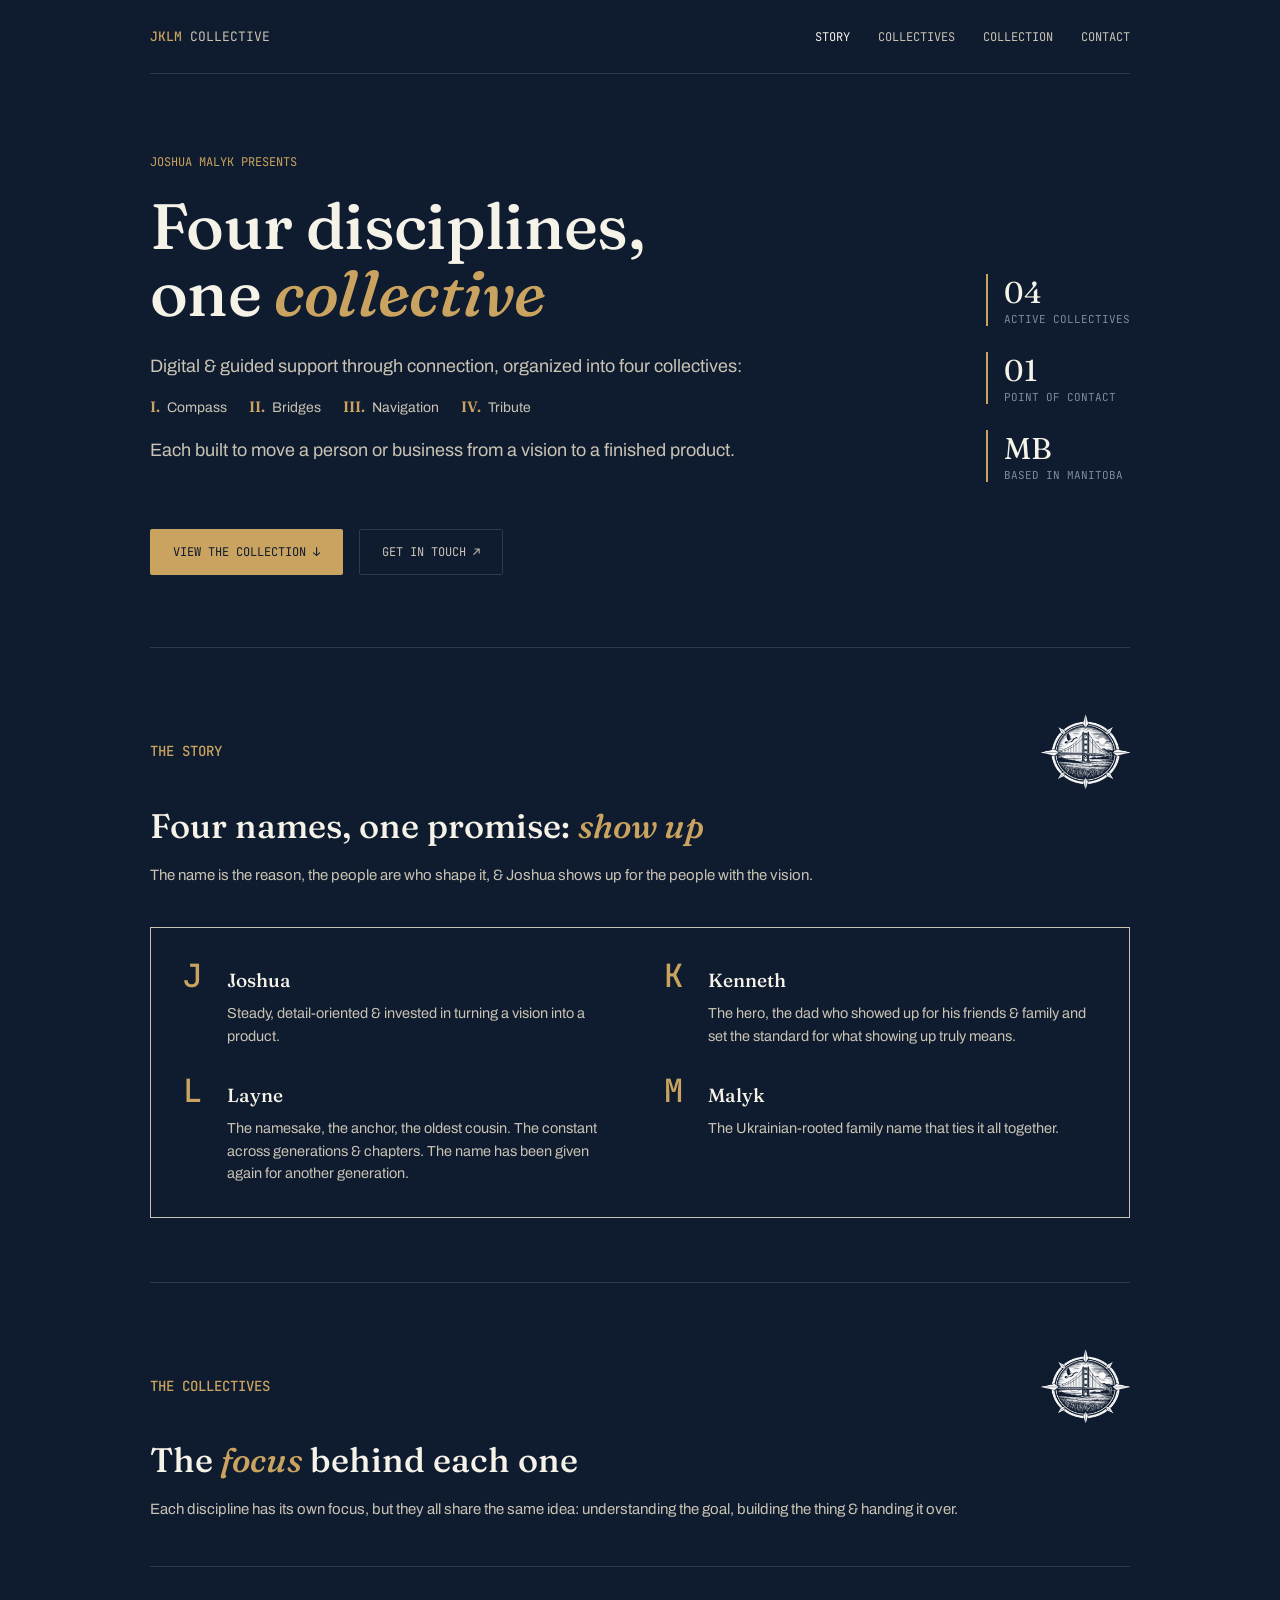
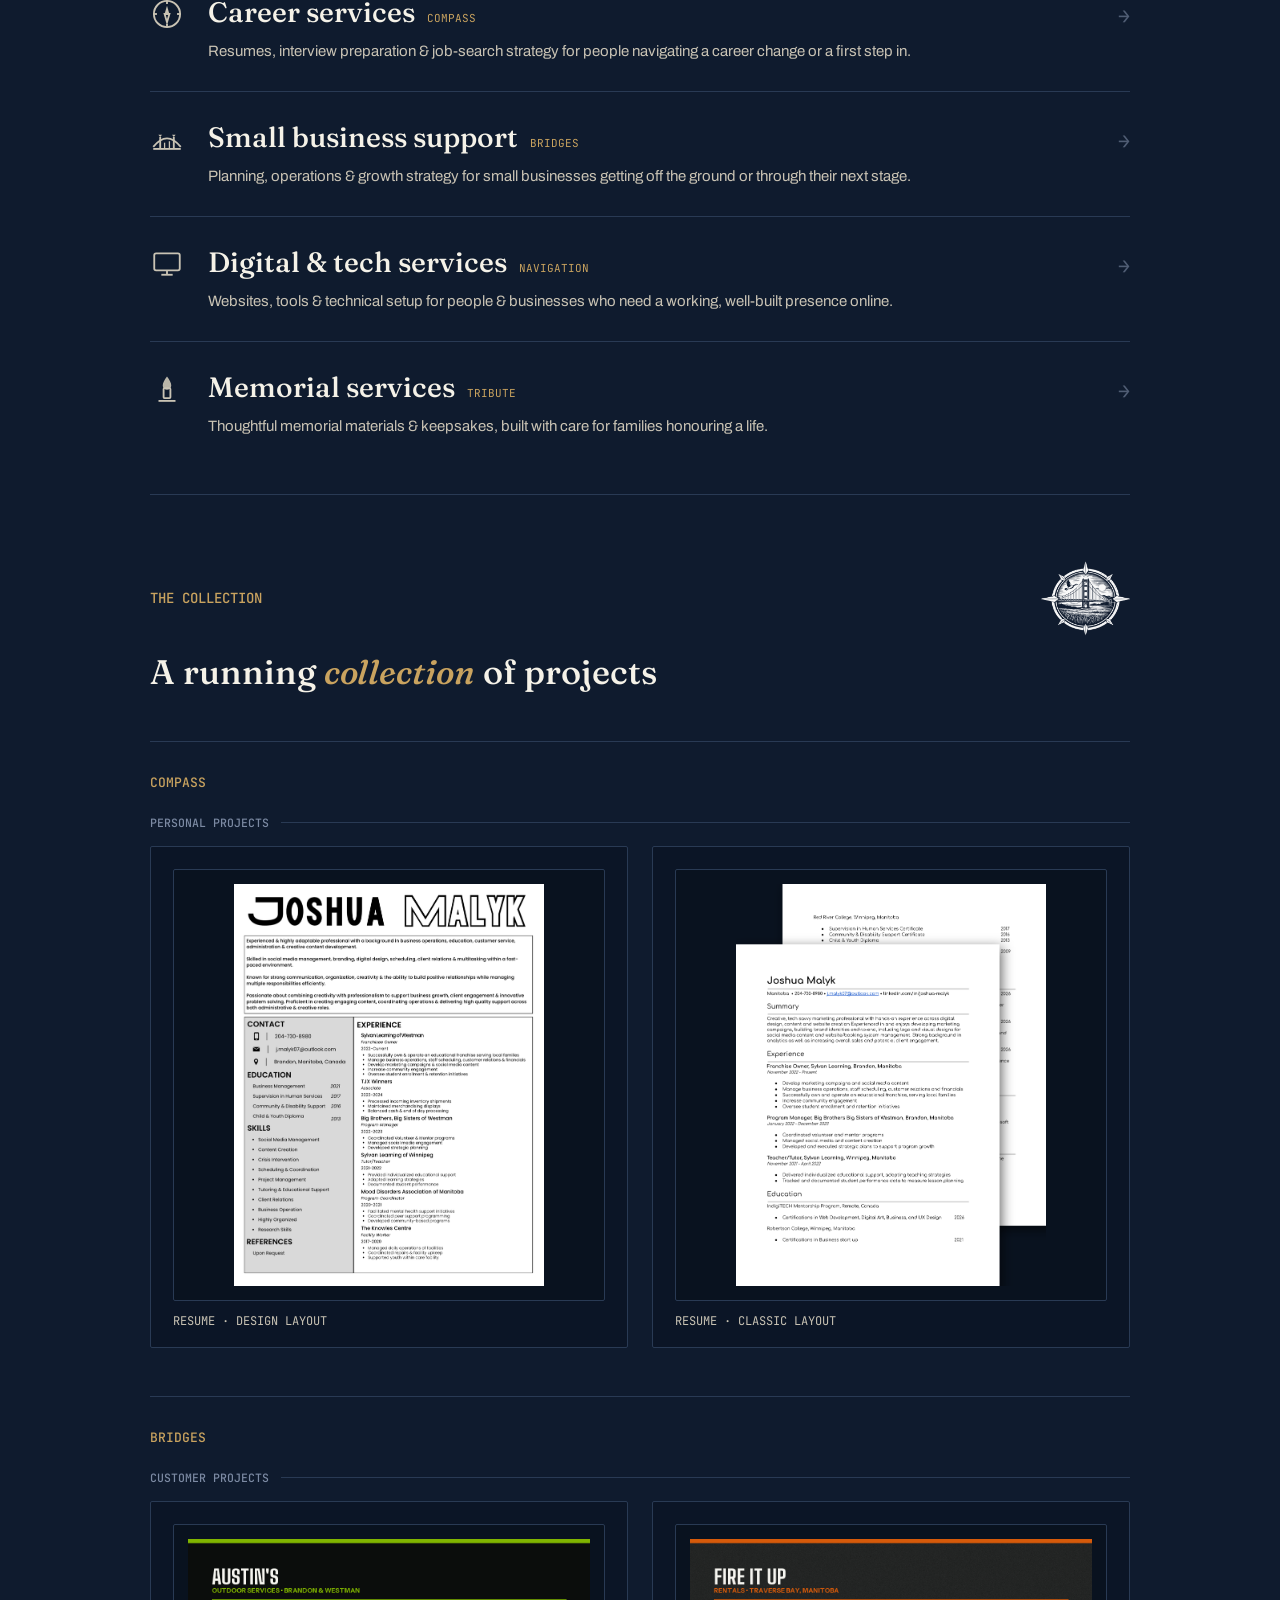
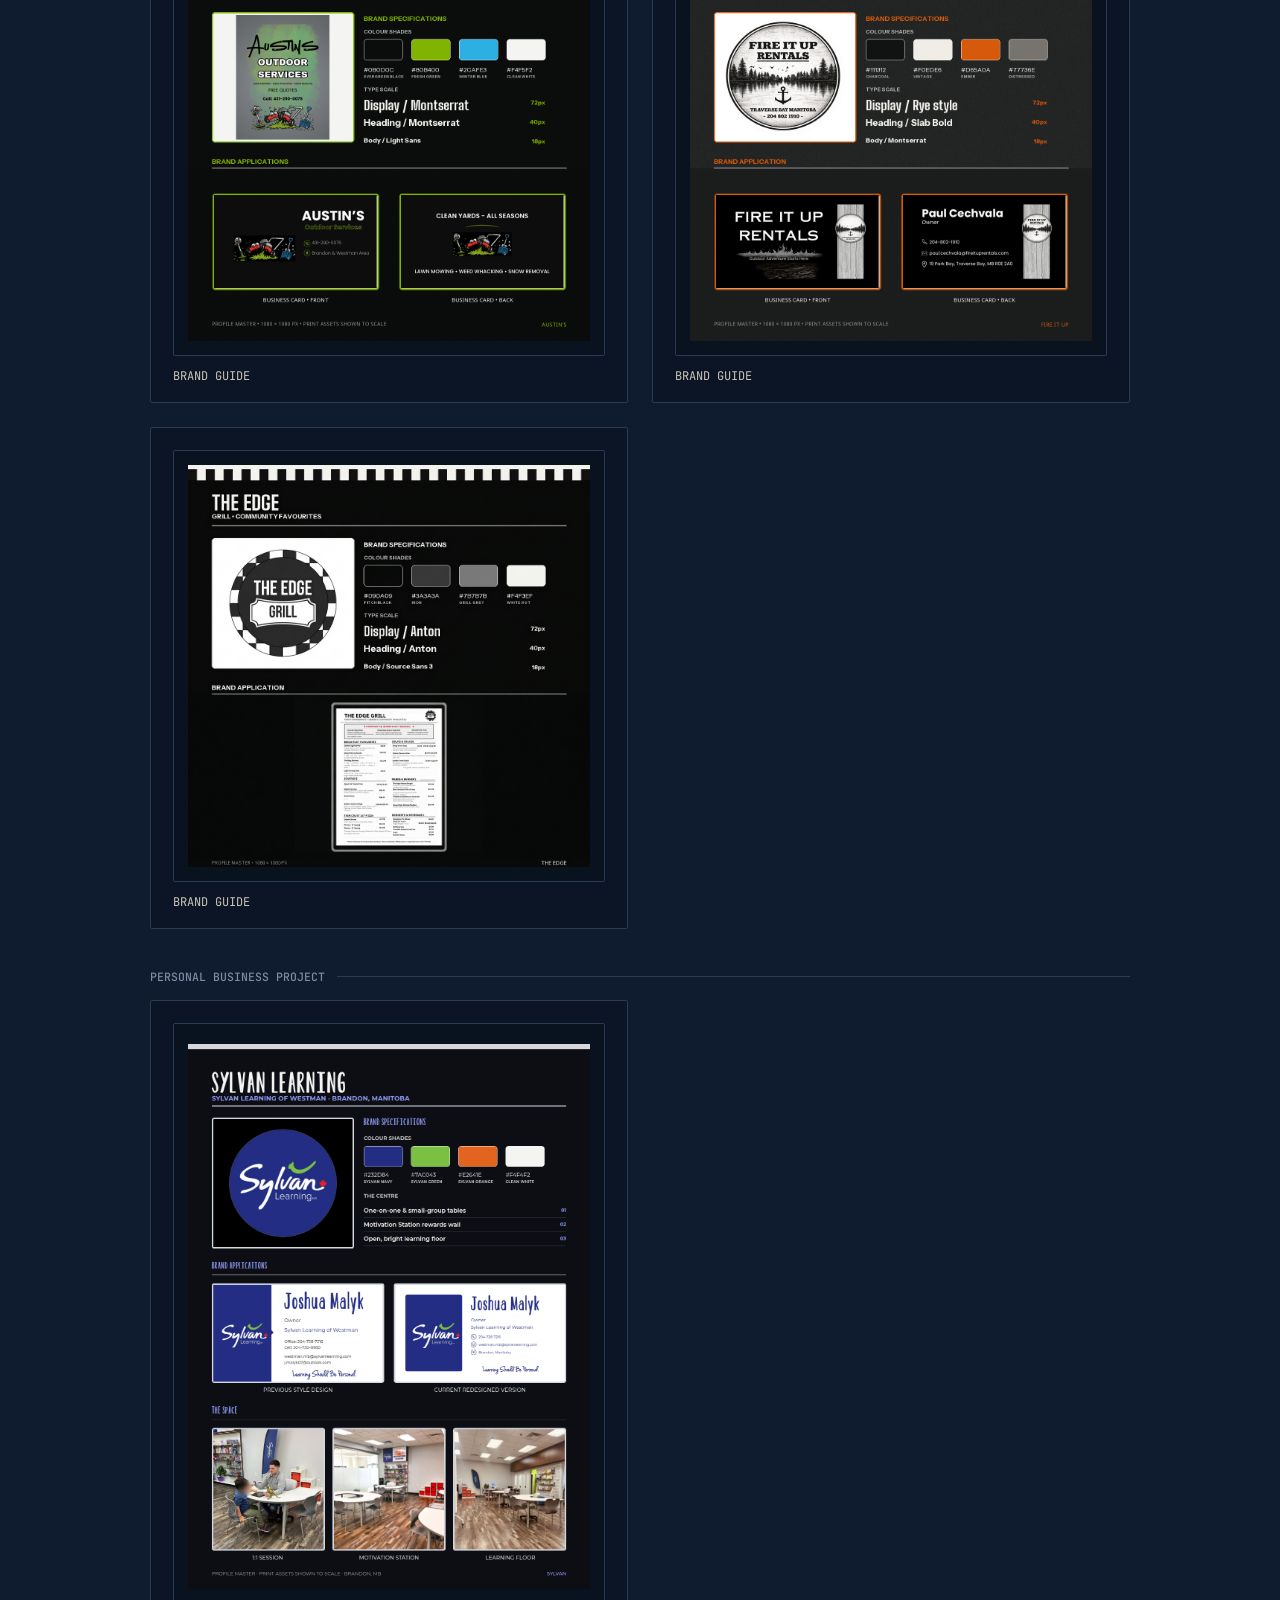
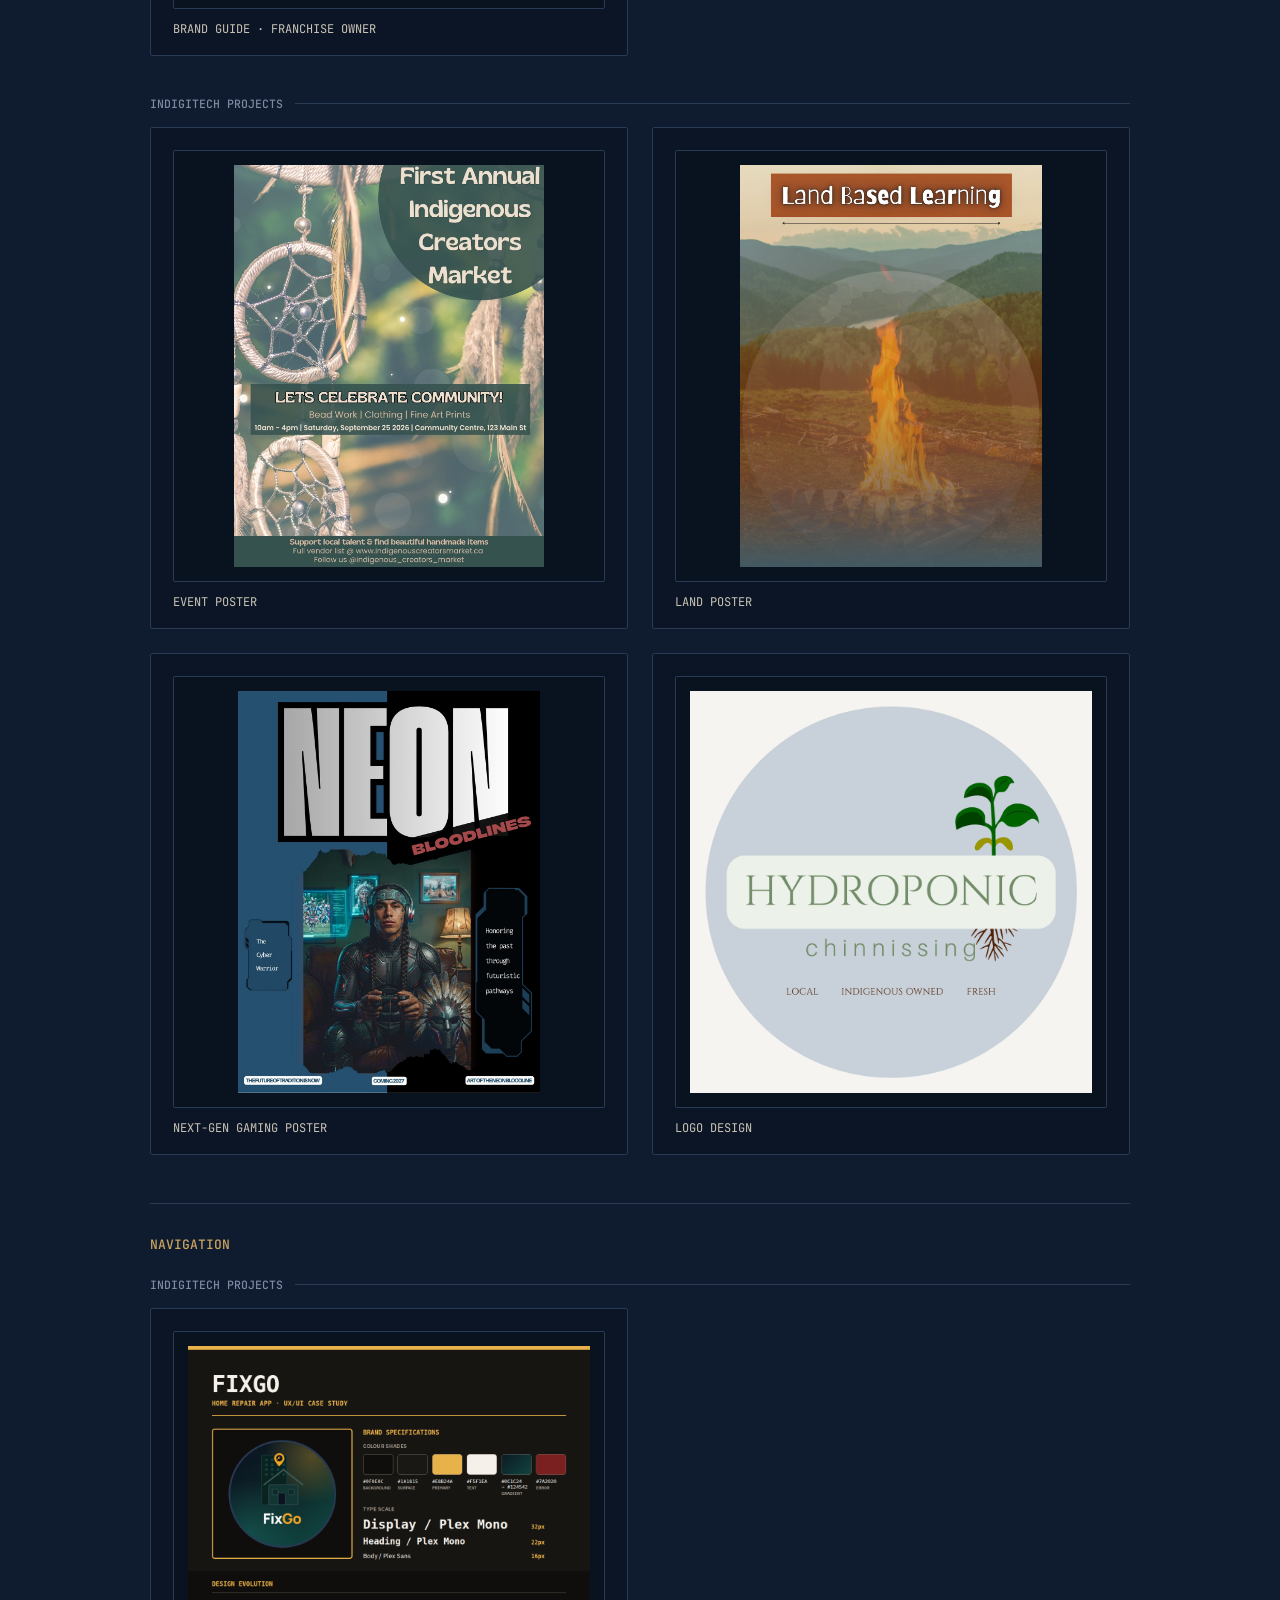
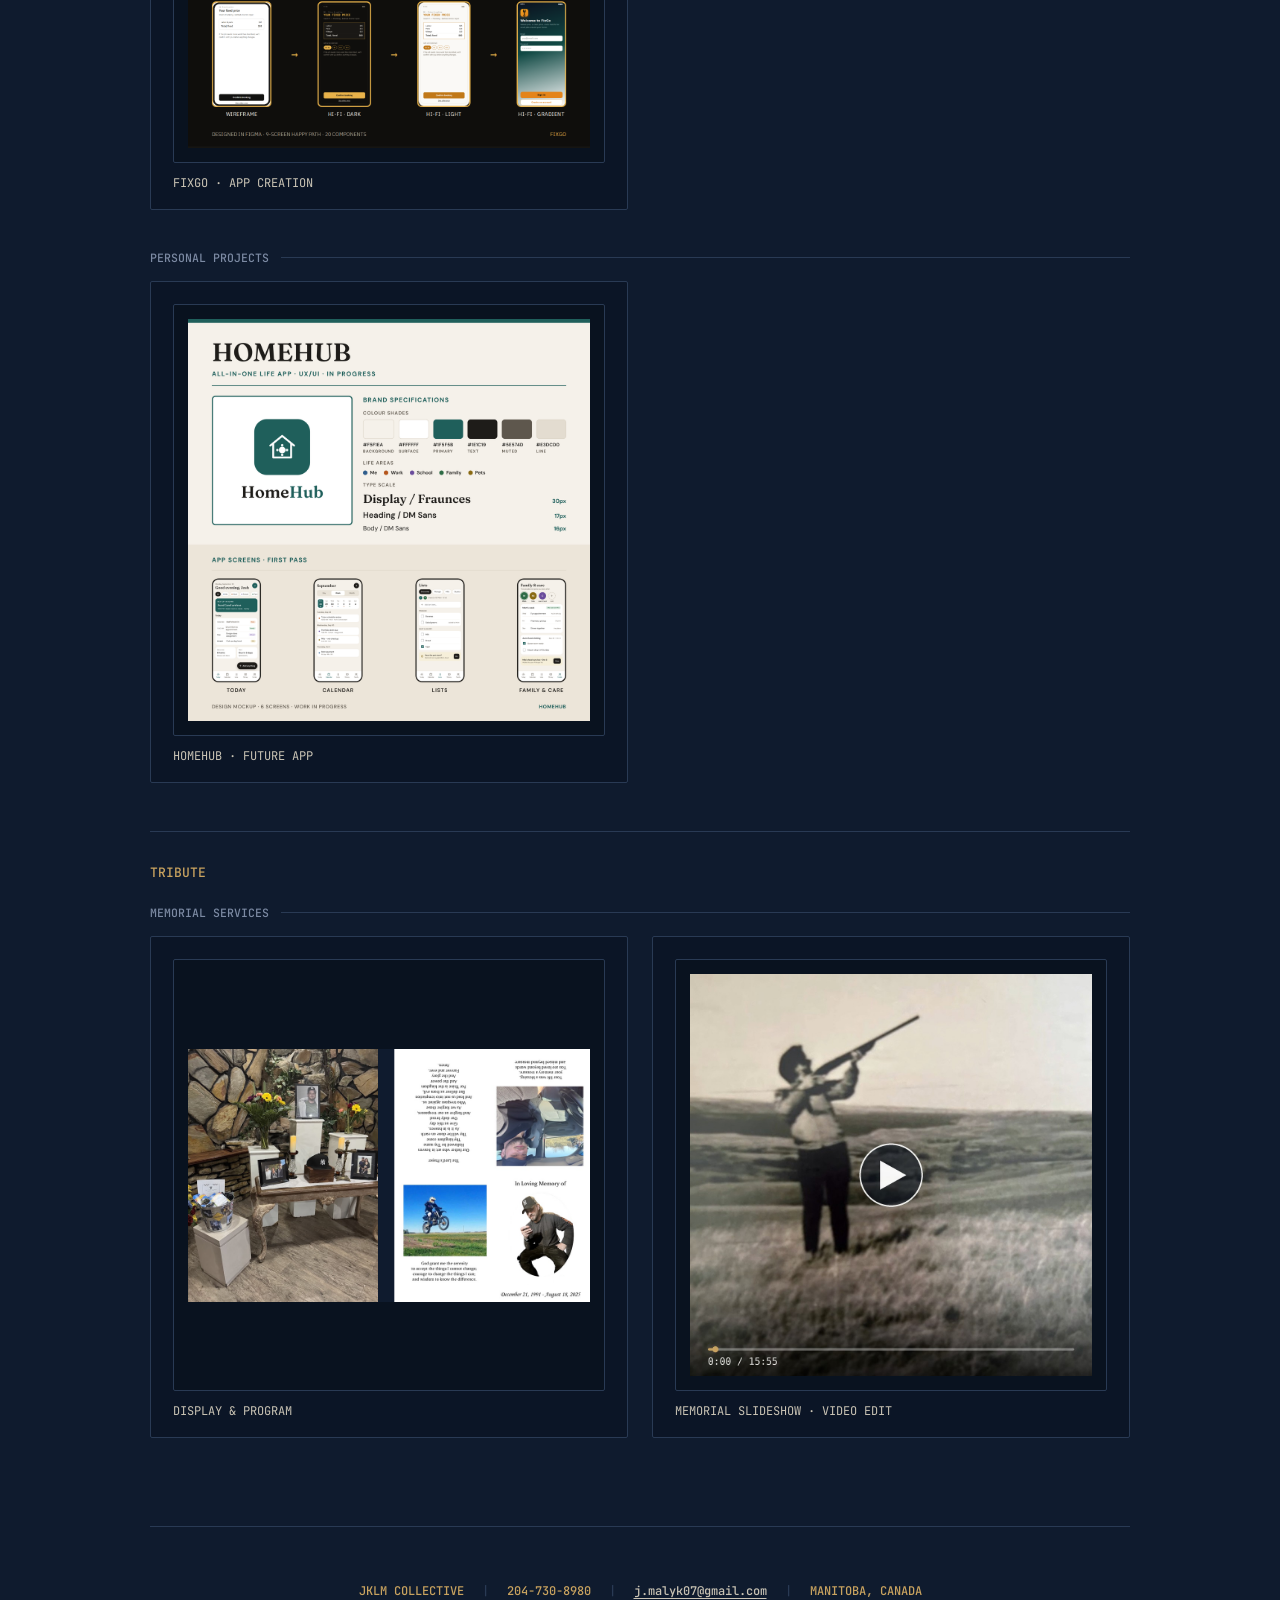
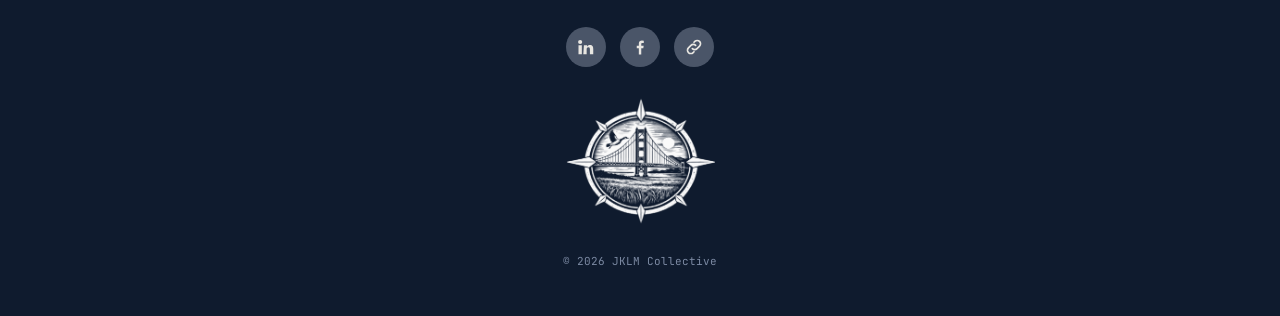
==== index.html @ 224b983b "Match Google Sites font rendering: Fraunces opsz 9, no letter-spacing on mono labels Co-Authored-By:" ====
<!doctype html><html><head><meta charset=utf8><meta name=viewport content="width=device-width,initial-scale=1,viewport-fit=cover"><style>:root{color-scheme:light;box-sizing:border-box;padding-top:env(safe-area-inset-top,0px);padding-bottom:env(safe-area-inset-bottom,0px)}html{scroll-padding-top:env(safe-area-inset-top,0px)}body{margin:0;padding:0;font:14px -apple-system,BlinkMacSystemFont,sans-serif;background:#faf9f5;color:#141413}img{max-width:100%}[hidden]:not([hidden=until-found i]){display:none!important}</style></head><body>
<title>JKLM Collective</title>
<link rel="preconnect" href="https://fonts.googleapis.com">
<link rel="preconnect" href="https://fonts.gstatic.com" crossorigin>
<link href="https://fonts.googleapis.com/css2?family=Fraunces:opsz,wght@9..144,400;9..144,500;9..144,600&family=Archivo:wght@400;500;600;700&family=JetBrains+Mono:wght@400;500&display=swap" rel="stylesheet">
<style>
  :root{
    --ink:#0f1b2e;
    --paper:#f5f2e8;
    --paper-dim:#c9c3b4;
    --grey:#7c8aa3;
    --hair:#293a54;
    --gold:#c9a35f;
    --gold-soft:#e4cd9c;
    --line:#293a54;
    --panel:#0b1526;

    --font-display:'Fraunces',ui-serif,Georgia,serif;
    --font-body:'Archivo',ui-sans-serif,system-ui,sans-serif;
    --font-mono:'JetBrains Mono',ui-monospace,'SFMono-Regular',monospace;
  }

  *{box-sizing:border-box;}
  body, body *{font-variation-settings:"opsz" 9;}
  html{color-scheme:dark;}
  body{
    margin:0;
    background:var(--ink);
    color:var(--paper);
    font-family:var(--font-body);
    padding:0 24px;
    -webkit-font-smoothing:antialiased;
  }
  a{color:inherit;}
  ::selection{background:var(--gold);color:var(--ink);}
  svg{display:block;max-width:100%;}

  .wrap{max-width:980px;margin:0 auto;}

  /* ---------- nav ---------- */
  .nav{
    display:flex;
    align-items:center;
    padding-block:28px;
    border-bottom:1px solid var(--hair);
    position:sticky;
    top:0;
    background:var(--ink);
    z-index:10;
  }
  .nav-spacer{display:none;}
  .nav-mark{
    flex:none;
    white-space:nowrap;
    font-family:var(--font-mono);
    font-size:13px;
    letter-spacing:normal;
    color:var(--paper-dim);
  }
  .nav-mark b{color:var(--gold);font-weight:500;}
  .nav-links{
    display:flex;
    gap:28px;
    list-style:none;
    margin:0 0 0 auto;
    padding:0;
    font-family:var(--font-mono);
    font-size:12px;
    letter-spacing:normal;
    text-transform:uppercase;
  }
  .nav-links a{text-decoration:none;color:var(--paper-dim);}
  .nav-links a:hover{color:var(--gold);}
  .nav-links li:first-child a{color:var(--paper);}

  /* ---------- hero ---------- */
  .hero{
    display:flex;
    align-items:center;
    justify-content:space-between;
    gap:48px;
    padding-block:80px 72px;
  }
  .hero-copy{flex:1 1 auto;min-width:0;}
  @media (min-width:761px){
    .hero{align-items:flex-start;}
    .hero-lede{max-width:none;white-space:nowrap;}
    .hero-stats-wrap{flex:none;padding-top:calc(19.5px + 1.575 * clamp(38px,5.6vw,64px));}
  }
  .hero-stats-wrap{flex:1;display:flex;align-items:center;justify-content:flex-end;min-width:0;}
  .hero .about-stats{flex:none;gap:26px;}
  .badge{
    flex:none;
    width:380px;
    max-width:44vw;
    aspect-ratio:1400/896;
    height:auto;
    object-fit:cover;
    border:1px solid var(--hair);
    border-radius:1px;
  }
  .eyebrow{
    font-family:var(--font-mono);
    font-size:12px;
    letter-spacing:normal;
    text-transform:uppercase;
    color:var(--gold);
    margin:0 0 22px;
    display:flex;
    align-items:center;
    gap:10px;
  }
  .eyebrow::before{
    content:"";
    width:22px;height:1px;
    background:var(--gold);
    display:inline-block;
  }
  .eyebrow::before{display:none;}
  h1{
    font-family:var(--font-display);
    font-weight:500;
    font-size:clamp(38px,5.6vw,64px);
    line-height:1.05;
    letter-spacing:-.01em;
    margin:0 0 26px;
    max-width:none;
    color:var(--paper);
  }
  h1 em{font-style:italic;color:var(--gold);}
  .hero-lede{
    font-size:clamp(16px,1.6vw,18px);
    line-height:1.6;
    color:var(--paper-dim);
    max-width:48ch;
    margin:0 0 36px;
  }
  .hero-numbered{
    display:flex;
    flex-wrap:wrap;
    gap:10px 22px;
    margin:0 0 20px;
  }
  .hero-numbered span{
    font-size:14px;
    color:var(--paper-dim);
  }
  .hero-numbered b{color:var(--gold);font-family:var(--font-display);font-weight:600;font-size:15px;margin-right:6px;letter-spacing:.02em;}
  .hero-cta{display:flex;gap:16px;flex-wrap:wrap;margin-top:64px;}
  .btn{
    font-family:var(--font-mono);
    font-size:12px;
    letter-spacing:normal;
    text-transform:uppercase;
    text-decoration:none;
    padding:14px 22px;
    border-radius:2px;
    display:inline-flex;
    align-items:center;
    gap:8px;
    border:1px solid transparent;
    cursor:pointer;
    background:none;
  }
  .btn-primary{background:var(--gold);color:var(--ink);}
  .btn-ghost{border:1px solid var(--hair);color:var(--paper-dim);}
  .btn-ghost:hover{border-color:var(--gold);color:var(--gold);}

  /* ---------- collective story ---------- */
  .story-top{
    display:flex;
    align-items:center;
    gap:48px;
  }
  .story-top-copy{flex:0 1 560px;min-width:0;}
  .story-top .eyebrow{font-size:14px;letter-spacing:normal;font-weight:500;}
  .story-badge-wrap{flex:1;display:flex;justify-content:flex-end;min-width:0;}
  .story h3{
    font-family:var(--font-display);
    font-weight:500;
    font-size:clamp(22px,3.6vw,34px);
    margin:14px 0 16px;
    color:var(--paper);
    white-space:nowrap;
  }
  .gold-em{font-style:italic;color:var(--gold);}
  .section-sub{
    text-wrap:balance;
    font-family:var(--font-display);
    font-weight:500;
    font-size:clamp(22px,3.6vw,34px);
    margin:14px 0 0;
    color:var(--paper);
  }
  .story-badge{
    display:flex;
    align-items:center;
    justify-content:center;
    flex:none;
    width:90px;
  }
  .story-badge svg,.story-badge img{width:100%;height:auto;display:block;}
  .story-lede{
    color:var(--paper-dim);
    line-height:1.65;
    font-size:15px;
    margin:0 0 40px;
    max-width:none;
  }
  .about-copy{margin-top:36px;}
  .about-copy p{line-height:1.7;color:var(--paper-dim);font-size:14.5px;margin:0;max-width:none;}
  .about-copy p + p{margin-top:14px;}
  .letters{
    display:grid;
    grid-template-columns:1fr 1fr;
    gap:28px 48px;
    border:1px solid var(--paper-dim);
    padding:32px;
  }
  .letter-row{display:flex;flex-direction:column;gap:10px;}
  .letter-top{display:flex;gap:14px;align-items:baseline;}
  .letter-mark{
    font-family:var(--font-mono);
    font-weight:500;
    font-size:32px;
    line-height:1;
    color:var(--gold);
    flex:none;
    width:30px;
    display:inline-block;
  }
  .letter-name{
    font-family:var(--font-display);
    font-weight:500;
    font-size:19px;
    color:var(--paper);
  }
  .letter-desc{color:var(--paper-dim);font-size:14.5px;line-height:1.55;margin:0;padding-left:44px;}

  /* ---------- section heads ---------- */
  .section{padding-block:64px;border-top:1px solid var(--hair);}
  .section-head{
    display:flex;
    align-items:center;
    gap:48px;
    margin-bottom:44px;
  }
  .section-head h2{
    flex:0 1 560px;
    min-width:0;
    font-family:var(--font-mono);
    font-weight:500;
    font-size:14px;
    letter-spacing:normal;
    text-transform:uppercase;
    margin:0;
    color:var(--gold);
  }
  .title-badge-wrap{
    flex:1;
    display:flex;
    justify-content:flex-end;
    min-width:0;
  }
  .title-badge{width:90px; flex:none; display:flex; align-items:center; justify-content:center;}
  .title-badge img{width:100%;height:100%;object-fit:contain;}
  .section-head .count{
    font-family:var(--font-mono);
    font-size:12px;
    letter-spacing:normal;
    color:var(--grey);
    white-space:nowrap;
  }
  .section-lede{
    color:var(--paper-dim);
    line-height:1.6;
    white-space:nowrap;
    margin:-28px 0 40px;
    font-size:15px;
  }

  /* ---------- collectives index ---------- */
  #collectives{padding-bottom:28px;}
  .index{display:flex;flex-direction:column;}
  .entry{
    display:grid;
    grid-template-columns:34px 1fr auto;
    gap:24px;
    align-items:start;
    padding-block:28px;
    border-top:1px solid var(--hair);
    text-decoration:none;
    color:inherit;
  }
  .entry:hover .entry-name{color:var(--gold);}
  .entry:hover .icon{color:var(--gold);}
  .entry:hover .entry-arrow{transform:translate(3px,-3px);opacity:1;color:var(--gold);}

  .bearing{
    font-family:var(--font-mono);
    font-size:13px;
    color:var(--grey);
    padding-top:8px;
    font-variant-numeric:tabular-nums;
  }
  .icon{
    width:36px;height:36px;
    color:var(--paper-dim);
    padding-top:2px;
    transition:color .15s ease;
  }
  .entry-body{min-width:0;}
  .entry-top{
    display:flex;
    align-items:baseline;
    gap:12px;
    margin-bottom:10px;
    flex-wrap:wrap;
  }
  .entry-name{
    font-family:var(--font-display);
    font-size:clamp(22px,2.6vw,28px);
    font-weight:500;
    transition:color .15s ease;
  }
  .entry-role{
    font-family:var(--font-mono);
    font-size:11px;
    letter-spacing:normal;
    text-transform:uppercase;
    color:var(--gold);
  }
  .entry-desc{
    color:var(--paper-dim);
    line-height:1.6;
    max-width:54ch;
    font-size:15px;
  }
  .entry-arrow{
    font-family:var(--font-mono);
    font-size:20px;
    color:var(--grey);
    padding-top:8px;
    opacity:.6;
    transition:transform .15s ease,opacity .15s ease,color .15s ease;
  }

  /* ---------- JKLM Collection ---------- */
  .collection-intro{
    display:flex;
    gap:40px;
    align-items:center;
    margin-bottom:56px;
    border:1px solid var(--hair);
    background:var(--panel);
    padding:20px;
    border-radius:2px;
  }
  .collection-intro img{
    width:300px;
    flex:none;
    display:block;
    border-radius:1px;
  }
  .collection-intro-copy{
    padding:8px 16px 8px 0;
  }
  .collection-intro-copy .eyebrow{margin-bottom:14px;}
  .collection-intro-copy h3{
    font-family:var(--font-display);
    font-weight:500;
    font-size:22px;
    margin:0 0 10px;
    color:var(--paper);
  }
  .collection-intro-copy p{
    color:var(--paper-dim);
    line-height:1.65;
    font-size:14.5px;
    margin:0;
    max-width:50ch;
  }

  .client-block{
    border:1px solid var(--hair);
    background:var(--panel);
    padding:22px 24px 20px;
    margin:0 auto 24px;
    width:fit-content;
    max-width:100%;
    border-radius:2px;
  }
  .client-pair{display:grid;grid-template-columns:1fr 1fr;gap:24px;margin-bottom:24px;}
  .client-pair .client-block{width:auto;margin:0;}
  .client-pair .asset-tall img{width:100%;}
  .client-pair > .client-block:last-child:nth-child(odd){grid-column:1 / -1;justify-self:center;width:calc(50% - 12px);}
  /* uniform collection cards */
  .client-pair .client-block{display:flex;flex-direction:column;padding:22px 22px 18px;}
  .client-pair .client-head{min-height:52px;align-items:flex-start;margin-bottom:14px;}
  .client-pair .client-name{font-size:20px;line-height:1.2;}
  .client-pair .client-assets,.client-pair .asset-tall{width:100%;flex:1;}
  .client-pair .asset-tall{gap:12px;}
  .client-pair .asset-tall img{width:100%;max-width:none;aspect-ratio:1/1;height:auto;object-fit:contain;background:#09121f;border:1px solid var(--hair);border-radius:2px;padding:14px;box-sizing:border-box;}
  .client-pair .asset-label{display:block;text-align:left;font-size:12px;letter-spacing:normal;color:var(--paper-dim);}
  .group-title{font-family:var(--font-mono);font-weight:500;font-size:11.5px;letter-spacing:normal;text-transform:uppercase;color:var(--grey);margin:8px 0 16px;display:flex;align-items:center;gap:12px;}
  .group-title::after{content:"";flex:1;height:1px;background:var(--hair);}
  .client-pair + .group-title{margin-top:40px;}
  .client-pair.pair-left > .client-block:last-child:nth-child(odd){grid-column:auto;justify-self:stretch;width:auto;}
  .client-pair:has(.tall-piece){align-items:start;}
  .client-pair .tall-piece .asset-tall img{aspect-ratio:1080/1465;}
  .client-head{
    display:flex;
    align-items:center;
    gap:18px;
    margin-bottom:16px;
  }
  .client-logo{
    width:64px;height:64px;
    border-radius:50%;
    object-fit:cover;
    flex:none;
    border:1px solid var(--hair);
  }
  .client-name{
    font-family:var(--font-display);
    font-size:22px;
    font-weight:500;
    color:var(--paper);
    margin:0 0 4px;
  }
  .client-tag{
    font-family:var(--font-mono);
    font-size:11px;
    letter-spacing:normal;
    text-transform:uppercase;
    color:var(--gold);
  }
  .client-assets{
    display:grid;
    grid-template-columns:repeat(3,1fr);
    gap:18px;
  }
  .asset{
    display:flex;
    flex-direction:column;
    gap:10px;
  }
  .asset img{
    width:100%;
    height:150px;
    object-fit:cover;
    border:1px solid var(--hair);
    border-radius:1px;
    background:#fff;
  }
  .asset-tall{grid-column:1 / -1;}
  .asset-tall img{
    width:480px;
    max-width:100%;
    height:auto;
    object-fit:contain;
    background:none;
    display:block;
  }
  .client-assets.assets-centered{
    display:flex;
    flex-direction:column;
    align-items:center;
  }
  .assets-centered .asset{width:150px;align-items:center;}
  .assets-centered .asset-tall{width:100%;align-items:stretch;}
  .app-strip{
    display:flex;
    gap:14px;
    overflow-x:auto;
    width:100%;
    padding-bottom:6px;
  }
  .app-strip .screen{flex:none; width:190px; display:flex; flex-direction:column; gap:8px;}
  .app-strip .screen img{
    width:100%;
    height:auto;
    border:1px solid var(--hair);
    border-radius:8px;
    background:#111;
  }
  .app-strip .screen .asset-label{text-align:center;}
  .asset-row{display:flex;gap:18px;justify-content:center;flex-wrap:wrap;}
  .assets-centered .asset-row{width:100%;}
  .assets-centered .asset-row .asset{width:150px;}
  .asset-label{
    font-family:var(--font-mono);
    font-size:10.5px;
    letter-spacing:normal;
    text-transform:uppercase;
    color:var(--grey);
  }

  .collective-group{margin-top:48px;}
  .collective-group:first-of-type{margin-top:0;}
  .collective-title{
    font-family:var(--font-mono);
    font-weight:500;
    font-size:13px;
    letter-spacing:normal;
    text-transform:uppercase;
    color:var(--gold);
    margin:0 0 24px;
    padding-top:32px;
    border-top:1px solid var(--hair);
  }
  .collective-group:first-of-type .collective-title{border-top:none;padding-top:0;}

  .pending-row{
    display:grid;
    grid-template-columns:repeat(3,1fr);
    gap:20px;
    margin-top:12px;
  }
  .pending-box{
    border:1px dashed var(--hair);
    padding:26px 22px;
    text-align:left;
  }
  .pending-top{
    display:flex;
    align-items:center;
    gap:14px;
    margin-bottom:12px;
  }
  .pending-box .icon{width:22px;height:22px;}
  .pending-name{
    font-family:var(--font-display);
    font-size:18px;
    color:var(--paper);
  }
  .pending-note{
    font-family:var(--font-mono);
    font-size:11px;
    letter-spacing:normal;
    color:var(--grey);
  }


  /* ---------- about strip ---------- */
  .about{
    display:grid;
    grid-template-columns:1.1fr 1fr;
    gap:56px;
    align-items:start;
  }
  .about p{line-height:1.7;color:var(--paper-dim);max-width:50ch;}
  .about p + p{margin-top:16px;}
  .about-stats{display:flex;flex-direction:column;gap:22px;}
  .stat{border-left:2px solid var(--gold);padding-left:16px;}
  .stat-num{
    font-family:var(--font-display);
    font-size:30px;
    color:var(--paper);
    display:block;
  }
  .stat-label{
    font-family:var(--font-mono);
    font-size:11px;
    letter-spacing:normal;
    text-transform:uppercase;
    color:var(--grey);
  }

  /* ---------- footer ---------- */
  footer{
    border-top:1px solid var(--hair);
    padding-block:56px 48px;
    display:flex;
    flex-direction:column;
    align-items:center;
    text-align:center;
    gap:28px;
  }
  .footer-line{
    margin:0;
    font-family:var(--font-mono);
    font-weight:500;
    font-size:12px;
    letter-spacing:normal;
    text-transform:uppercase;
    color:var(--gold);
    display:flex;
    flex-wrap:wrap;
    justify-content:center;
    align-items:center;
    gap:8px 18px;
  }
  .footer-line a{color:var(--gold);text-decoration:none;}
  .footer-line a:hover{color:var(--paper);}
  .footer-line .footer-email{text-transform:none;text-decoration:underline;text-underline-offset:3px;color:var(--paper-dim);}
  .footer-line .sep{color:var(--hair);}
  .footer-social{display:flex;gap:14px;}
  .footer-social a{width:40px;height:40px;border-radius:50%;background:#4a5568;color:#e8e6e1;display:flex;align-items:center;justify-content:center;transition:background .15s;}
  .footer-social a:hover{background:var(--gold);color:var(--ink);}
  .footer-social svg{width:20px;height:20px;}
  .footer-emblem{width:150px;height:auto;display:block;}
  .footer-copy{margin:0;font-family:var(--font-mono);font-size:11px;letter-spacing:normal;color:var(--grey);}

  @media (max-width:760px){
    .hero{flex-direction:column;align-items:flex-start;gap:36px;padding-block:56px 48px;}
    .hero-stats-wrap{align-self:stretch;}
    .collection-intro{flex-direction:column;}
    .collection-intro img{width:100%;}
    .client-assets{grid-template-columns:1fr 1fr;}
    .pending-row{grid-template-columns:1fr;}
    .story-grid{grid-template-columns:1fr;gap:28px;}
    .story h3{white-space:normal;}
    .story-top{flex-direction:column-reverse;align-items:flex-start;}
    .story-badge-wrap{padding-left:0;align-self:stretch;justify-content:flex-end;}
    .story-badge{width:80px;}
    .letters{grid-template-columns:1fr;}
    .client-pair{grid-template-columns:1fr;}
    .client-pair > .client-block:last-child:nth-child(odd){width:100%;}
  }
  @media (max-width:640px){
    .nav-links{display:none;}
    .entry{grid-template-columns:30px 26px 1fr;}
    .entry-arrow{display:none;}
    .about{grid-template-columns:1fr;}
    .footer-line .sep{display:none;}
    .footer-line{flex-direction:column;gap:8px;}
    .client-assets{grid-template-columns:1fr;}
    .client-block{padding:24px;}
  }
</style>

<div class="wrap">

  <nav class="nav">
    <div class="nav-spacer"></div>
    <div class="nav-mark"><b>JKLM</b> COLLECTIVE</div>
    <ul class="nav-links">
      <li><a href="#about">Story</a></li>
      <li><a href="#collectives">Collectives</a></li>
      <li><a href="#collection">Collection</a></li>
      <li><a href="#contact">Contact</a></li>
    </ul>
  </nav>

  <section class="hero">
    <div class="hero-copy">
      <p class="eyebrow">Joshua Malyk Presents</p>
      <h1><span style="white-space:nowrap">Four disciplines,</span><br>one <em>collective</em></h1>
      <p class="hero-lede" style="margin-bottom:16px;">Digital &amp; guided support through connection, organized into four collectives:</p>
      <div class="hero-numbered">
        <span><b>I.</b>Compass</span>
        <span><b>II.</b>Bridges</span>
        <span><b>III.</b>Navigation</span>
        <span><b>IV.</b>Tribute</span>
      </div>
      <p class="hero-lede">Each built to move a person or business from a vision to a finished product.</p>
      <div class="hero-cta">
        <a class="btn btn-primary" href="#collection">View the collection ↓</a>
        <a class="btn btn-ghost" href="#contact">Get in touch ↗</a>
      </div>
    </div>

    <div class="hero-stats-wrap">
    <div class="about-stats">
      <div class="stat">
        <span class="stat-num">04</span>
        <span class="stat-label">Active collectives</span>
      </div>
      <div class="stat">
        <span class="stat-num">01</span>
        <span class="stat-label">Point of contact</span>
      </div>
      <div class="stat">
        <span class="stat-num">MB</span>
        <span class="stat-label">Based in Manitoba</span>
      </div>
    </div>
    </div>
  </section>

  <section class="section story" id="about">
    <div class="story-top">
      <div class="story-top-copy">
        <p class="eyebrow" style="margin:0;">The story</p>
      </div>
      <div class="story-badge-wrap">
        <div class="story-badge">
          <img src="jklm-emblem.png" alt="JKLM Collective compass emblem">
        </div>
      </div>
    </div>
    <h3>Four names, one promise: <em class="gold-em">show up</em></h3>

    <p class="story-lede">The name is the reason, the people are who shape it, & Joshua shows up for the people with the vision.</p>

    <div class="letters">
      <div class="letter-row">
        <div class="letter-top">
          <span class="letter-mark">J</span>
          <span class="letter-name">Joshua</span>
        </div>
        <p class="letter-desc">Steady, detail-oriented & invested in turning a vision into a product.</p>
      </div>
      <div class="letter-row">
        <div class="letter-top">
          <span class="letter-mark">K</span>
          <span class="letter-name">Kenneth</span>
        </div>
        <p class="letter-desc">The hero, the dad who showed up for his friends & family and set the standard for what showing up truly means.</p>
      </div>
      <div class="letter-row">
        <div class="letter-top">
          <span class="letter-mark">L</span>
          <span class="letter-name">Layne</span>
        </div>
        <p class="letter-desc">The namesake, the anchor, the oldest cousin. The constant across generations & chapters. The name has been given again for another generation.</p>
      </div>
      <div class="letter-row">
        <div class="letter-top">
          <span class="letter-mark">M</span>
          <span class="letter-name">Malyk</span>
        </div>
        <p class="letter-desc">The Ukrainian-rooted family name that ties it all together.</p>
      </div>
    </div>

  </section>

  <section class="section" id="collectives">
    <div class="section-head" style="margin-bottom:0;">
      <h2>The Collectives</h2>
      <div class="title-badge-wrap"><div class="title-badge"><img src="jklm-emblem.png" alt="JKLM Collective emblem"></div></div>
    </div>
    <h3 class="section-sub">The <em class="gold-em">focus</em> behind each one</h3>
    <p class="story-lede" style="margin-top:16px;">Each discipline has its own focus, but they all share the same idea: understanding the goal, building the thing & handing it over.</p>

    <div class="index" style="margin-top:44px;">
      <a class="entry" href="#collection">
        <svg class="icon" viewBox="0 0 24 24" fill="none" stroke="currentColor" stroke-width="1.3" aria-hidden="true">
          <circle cx="12" cy="12" r="9.25"/>
          <line x1="12" y1="2.6" x2="12" y2="4.9"/>
          <line x1="12" y1="19.1" x2="12" y2="21.4"/>
          <line x1="2.6" y1="12" x2="4.9" y2="12"/>
          <line x1="19.1" y1="12" x2="21.4" y2="12"/>
          <polygon points="12,6.2 13.7,12 10.3,12" fill="currentColor" stroke="none"/>
          <polygon points="12,17.8 13.7,12 10.3,12" fill="none"/>
        </svg>
        <span class="entry-body">
          <span class="entry-top">
            <span class="entry-name">Career services</span>
            <span class="entry-role">Compass</span>
          </span>
          <span class="entry-desc">Resumes, interview preparation & job-search strategy for people navigating a career change or a first step in.</span>
        </span>
        <span class="entry-arrow">→</span>
      </a>

      <a class="entry" href="#collection">
        <svg class="icon" viewBox="0 0 24 24" fill="none" stroke="currentColor" stroke-width="1.3" aria-hidden="true">
          <path d="M2.3 17.6 Q12 5.6 21.7 17.6"/>
          <line x1="7.2" y1="10.6" x2="7.2" y2="19"/>
          <line x1="16.8" y1="10.6" x2="16.8" y2="19"/>
          <polygon points="7.2,10.6 5.9,9 8.5,9" fill="currentColor" stroke="none"/>
          <polygon points="16.8,10.6 15.5,9 18.1,9" fill="currentColor" stroke="none"/>
          <line x1="10.3" y1="14.6" x2="10.3" y2="19" stroke-width="0.9"/>
          <line x1="13.7" y1="13.6" x2="13.7" y2="19" stroke-width="0.9"/>
          <line x1="2.3" y1="19" x2="21.7" y2="19"/>
        </svg>
        <span class="entry-body">
          <span class="entry-top">
            <span class="entry-name">Small business support</span>
            <span class="entry-role">Bridges</span>
          </span>
          <span class="entry-desc">Planning, operations & growth strategy for small businesses getting off the ground or through their next stage.</span>
        </span>
        <span class="entry-arrow">→</span>
      </a>

      <a class="entry" href="#collection">
        <svg class="icon" viewBox="0 0 24 24" fill="none" stroke="currentColor" stroke-width="1.3" aria-hidden="true">
          <rect x="3" y="4.5" width="18" height="12" rx="1.3"/>
          <line x1="12" y1="16.5" x2="12" y2="19"/>
          <line x1="8" y1="19.6" x2="16" y2="19.6"/>
        </svg>
        <span class="entry-body">
          <span class="entry-top">
            <span class="entry-name">Digital &amp; tech services</span>
            <span class="entry-role">Navigation</span>
          </span>
          <span class="entry-desc">Websites, tools & technical setup for people & businesses who need a working, well-built presence online.</span>
        </span>
        <span class="entry-arrow">→</span>
      </a>

      <a class="entry" href="#collection">
        <svg class="icon" viewBox="0 0 24 24" fill="none" stroke="currentColor" stroke-width="1.3" aria-hidden="true">
          <path d="M12 3.2c-1.9 2.5-3 4.6-3 6.3a3 3 0 0 0 6 0c0-1.7-1.1-3.8-3-6.3Z" fill="currentColor" stroke="none" opacity="0.92"/>
          <rect x="9.6" y="11.4" width="4.8" height="7" rx="0.6"/>
          <line x1="6" y1="20.4" x2="18" y2="20.4"/>
        </svg>
        <span class="entry-body">
          <span class="entry-top">
            <span class="entry-name">Memorial services</span>
            <span class="entry-role">Tribute</span>
          </span>
          <span class="entry-desc">Thoughtful memorial materials & keepsakes, built with care for families honouring a life.</span>
        </span>
        <span class="entry-arrow">→</span>
      </a>
    </div>
  </section>

  <section class="section" id="collection">
    <div class="section-head" style="margin-bottom:0;">
      <h2>The Collection</h2>
      <div class="title-badge-wrap"><div class="title-badge"><img src="jklm-emblem.png" alt="JKLM Collective emblem"></div></div>
    </div>
    <h3 class="section-sub" style="margin-bottom:44px;">A running <em class="gold-em">collection</em> of projects</h3>

    <!-- Compass — populated -->
    <div class="collective-group">
      <h3 class="collective-title">Compass</h3>
      <h4 class="group-title">Personal projects</h4>
      <div class="client-pair">
      <div class="client-block">
        <div class="client-assets assets-centered">
          <div class="asset asset-tall"><img src="compass-resume-design.png" alt="Joshua Malyk resume in a bold two-column design layout"><span class="asset-label">Resume · Design layout</span></div>
        </div>
      </div>
      <div class="client-block">
        <div class="client-assets assets-centered">
          <div class="asset asset-tall"><img src="compass-resume-classic.png" alt="Joshua Malyk two-page resume in a clean single-column layout, pages 1 and 2 stacked"><span class="asset-label">Resume · Classic layout</span></div>
        </div>
      </div>
      </div>
    </div>

    <!-- Bridges — populated -->
    <div class="collective-group">
      <h3 class="collective-title">Bridges</h3>
      <h4 class="group-title">Customer projects</h4>
      <div class="client-pair pair-left">
      <div class="client-block">
        <div class="client-assets assets-centered">
          <div class="asset asset-tall"><img src="austins-brandguide.png" alt="Austin's Outdoor Services brand specification sheet"><span class="asset-label">Brand guide</span></div>
        </div>
      </div>

      <div class="client-block">
        <div class="client-assets assets-centered">
          <div class="asset asset-tall"><img src="fiu-brandguide.png" alt="Fire It Up Rentals brand specification sheet"><span class="asset-label">Brand guide</span></div>
        </div>
      </div>

      <div class="client-block">
        <div class="client-assets assets-centered">
          <div class="asset asset-tall"><img src="edge-brandguide-new.png" alt="The Edge Grill brand guidelines sheet"><span class="asset-label">Brand guide</span></div>
        </div>
      </div>
      </div>

      <h4 class="group-title">Personal business project</h4>
      <div class="client-pair pair-left">
      <div class="client-block tall-piece">
        <div class="client-assets assets-centered">
          <div class="asset asset-tall"><img src="sylvan-brandguide-v6.png" alt="Sylvan Learning of Westman brand sheet with logo, colour shades, business cards and photos of the tutoring centre"><span class="asset-label">Brand guide · Franchise owner</span></div>
        </div>
      </div>
      </div>

      <h4 class="group-title">IndigiTECH projects</h4>
      <div class="client-pair pair-left">
      <div class="client-block">
        <div class="client-assets assets-centered">
          <div class="asset asset-tall"><img src="bridges-poster-creators-market.jpg" alt="Event poster for the First Annual Indigenous Creators Market, with dreamcatchers on a soft green background"><span class="asset-label">Event poster</span></div>
        </div>
      </div>

      <div class="client-block">
        <div class="client-assets assets-centered">
          <div class="asset asset-tall"><img src="bridges-poster-land-based-learning.jpg" alt="Land Based Learning poster with a campfire in front of forested hills and a lake"><span class="asset-label">Land poster</span></div>
        </div>
      </div>

      <div class="client-block">
        <div class="client-assets assets-centered">
          <div class="asset asset-tall"><img src="bridges-poster-neon-bloodlines.jpg" alt="Neon Bloodlines game poster: a young Indigenous gamer in futuristic armour holding a controller, with the tagline Honoring the past through futuristic pathways"><span class="asset-label">Next-gen gaming poster</span></div>
        </div>
      </div>

      <div class="client-block">
        <div class="client-assets assets-centered">
          <div class="asset asset-tall"><img src="bridges-logo-hydroponic.png" alt="Hydroponic chinnissing logo: a seedling with roots growing through a pale green banner on a soft blue circle, with the words Local, Indigenous owned, Fresh"><span class="asset-label">Logo design</span></div>
        </div>
      </div>
      </div>
    </div>

    <!-- Navigation — populated -->
    <div class="collective-group">
      <h3 class="collective-title">Navigation</h3>
      <h4 class="group-title">IndigiTECH projects</h4>
      <div class="client-pair pair-left">
      <div class="client-block">
        <div class="client-assets assets-centered">
          <div class="asset asset-tall"><img src="fixgo-brandguide.png" alt="FixGo brand specification sheet with palette, type scale and design evolution"><span class="asset-label">FixGo · App creation</span></div>
        </div>
      </div>
      </div>

      <h4 class="group-title">Personal projects</h4>
      <div class="client-pair pair-left">
      <div class="client-block">
        <div class="client-assets assets-centered">
          <div class="asset asset-tall"><img src="homehub-brandguide.png" alt="HomeHub all-in-one life app brand board with app icon, colour shades, life-area colours, type scale and four first-pass app screens"><span class="asset-label">HomeHub · Future app</span></div>
        </div>
      </div>
      </div>
    </div>

    <!-- Tribute — populated -->
    <div class="collective-group">
      <h3 class="collective-title">Tribute</h3>
      <h4 class="group-title">Memorial services</h4>
      <div class="client-pair pair-left">
      <div class="client-block">
        <div class="client-assets assets-centered">
          <div class="asset asset-tall"><img src="tribute-cory.png" alt="Memorial table display and folded memorial program"><span class="asset-label">Display &amp; program</span></div>
        </div>
      </div>

      <div class="client-block">
        <div class="client-assets assets-centered">
          <div class="asset asset-tall"><img src="tribute-memorial-video.jpg" alt="Still from a memorial slideshow video: a black-and-white photo of a man in a prairie field, shown with a play button and 15:55 running time"><span class="asset-label">Memorial slideshow · Video edit</span></div>
        </div>
      </div>
      </div>
    </div>
  </section>


  <footer id="contact">
    <p class="footer-line">
      <span>JKLM Collective</span><span class="sep">|</span><a href="tel:+12047308980">204-730-8980</a><span class="sep">|</span><a class="footer-email" href="mailto:j.malyk07@gmail.com">j.malyk07@gmail.com</a><span class="sep">|</span><span>Manitoba, Canada</span>
    </p>
    <div class="footer-social">
      <a href="https://www.linkedin.com/in/joshua-malyk/" target="_blank" rel="noopener" aria-label="LinkedIn"><svg viewBox="0 0 24 24" fill="currentColor" aria-hidden="true"><path d="M4.98 3.5a2.5 2.5 0 1 1 0 5 2.5 2.5 0 0 1 0-5zM3 9.75h4v11H3zM9.5 9.75h3.8v1.5h.06c.53-1 1.83-1.75 3.24-1.75 3.47 0 4.1 2.2 4.1 5.07v6.18h-4v-5.48c0-1.31-.02-2.99-1.82-2.99-1.83 0-2.11 1.43-2.11 2.9v5.57h-4z"/></svg></a>
      <a href="https://www.facebook.com/" target="_blank" rel="noopener" aria-label="Facebook"><svg viewBox="0 0 24 24" fill="currentColor" aria-hidden="true"><path d="M13.5 21v-7.5h2.5l.4-3h-2.9V8.6c0-.87.25-1.46 1.5-1.46h1.55V4.47A20.7 20.7 0 0 0 14.3 4.3c-2.2 0-3.7 1.34-3.7 3.8v2.4H8.1v3h2.5V21z"/></svg></a>
      <a href="https://sites.google.com/view/jklm-collective/home" target="_blank" rel="noopener" aria-label="JKLM Collective Google Site"><svg viewBox="0 0 24 24" fill="none" stroke="currentColor" stroke-width="2" stroke-linecap="round" aria-hidden="true"><path d="M10 14a4 4 0 0 0 5.66 0l3-3a4 4 0 0 0-5.66-5.66l-1 1"/><path d="M14 10a4 4 0 0 0-5.66 0l-3 3a4 4 0 0 0 5.66 5.66l1-1"/></svg></a>
    </div>
    <img class="footer-emblem" src="jklm-emblem.png" alt="JKLM Collective emblem">
    <p class="footer-copy">© 2026 JKLM Collective</p>
  </footer>

</div>

</body></html>
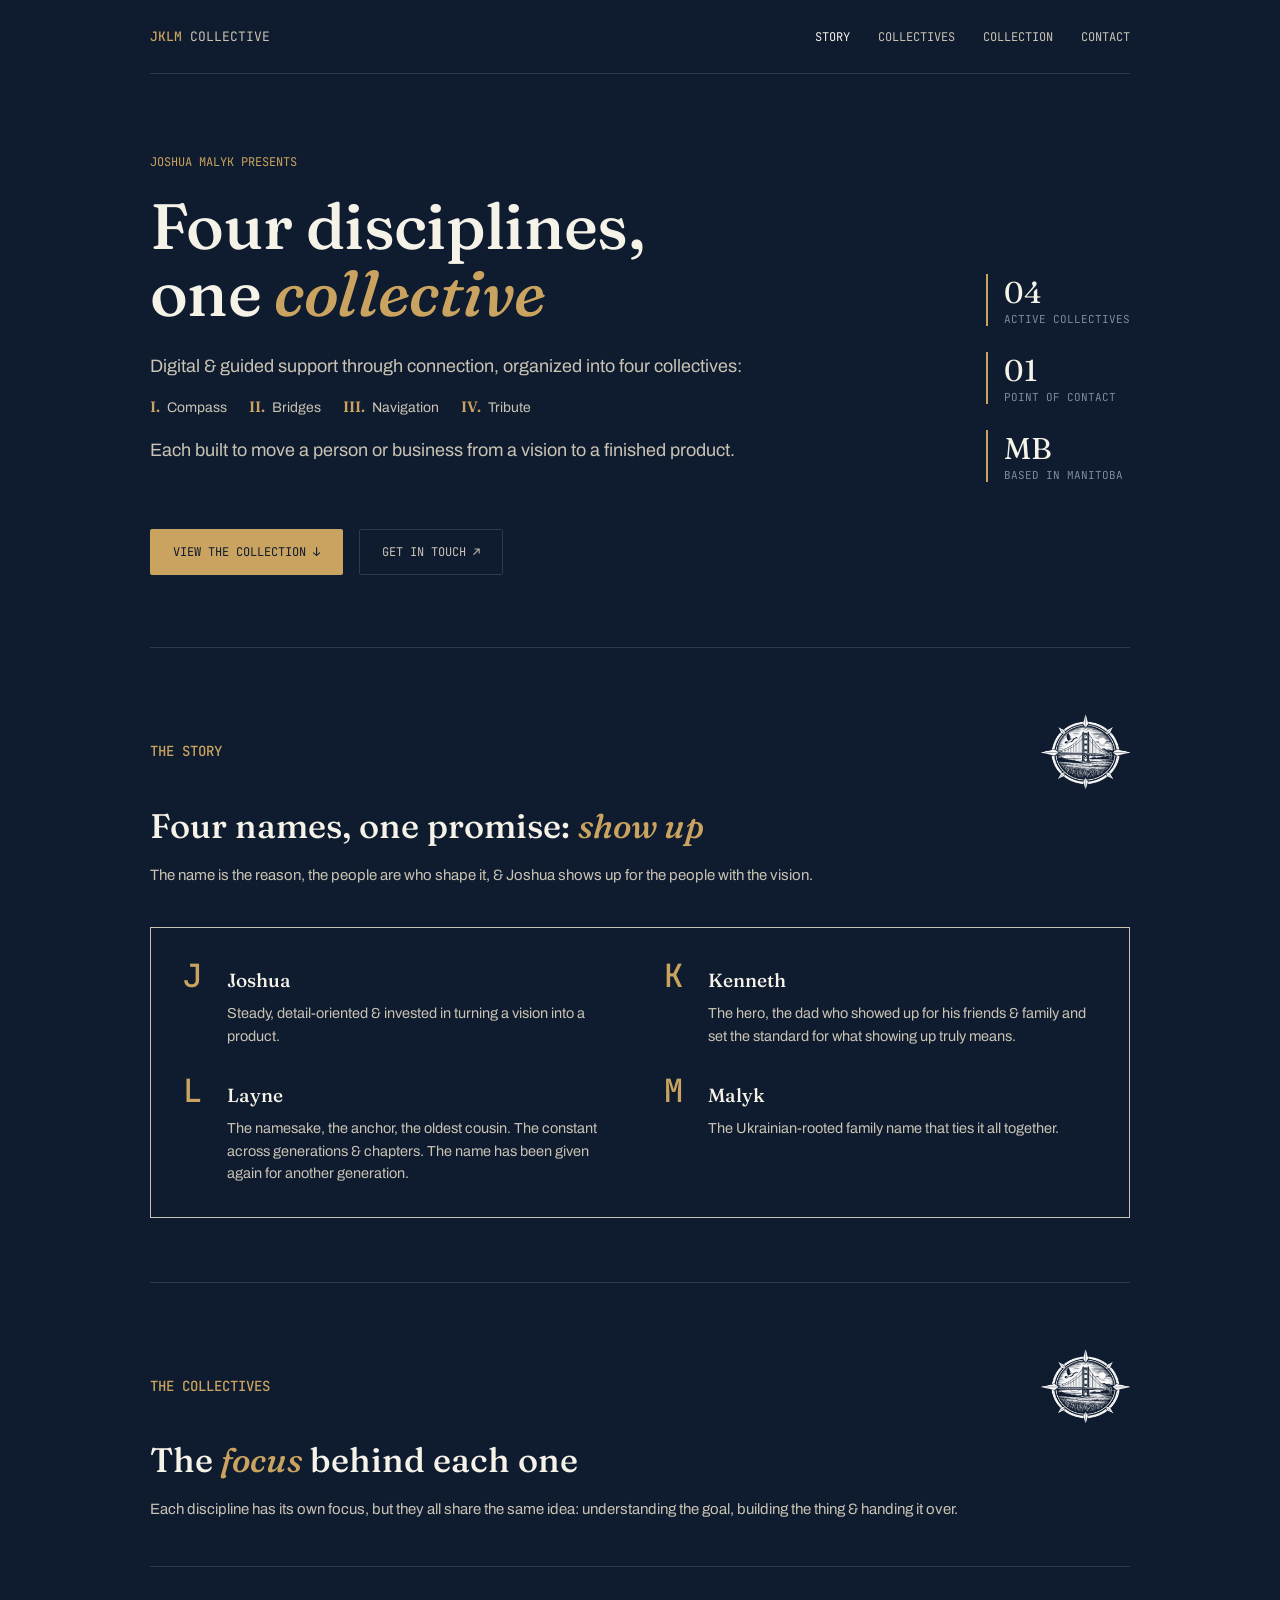
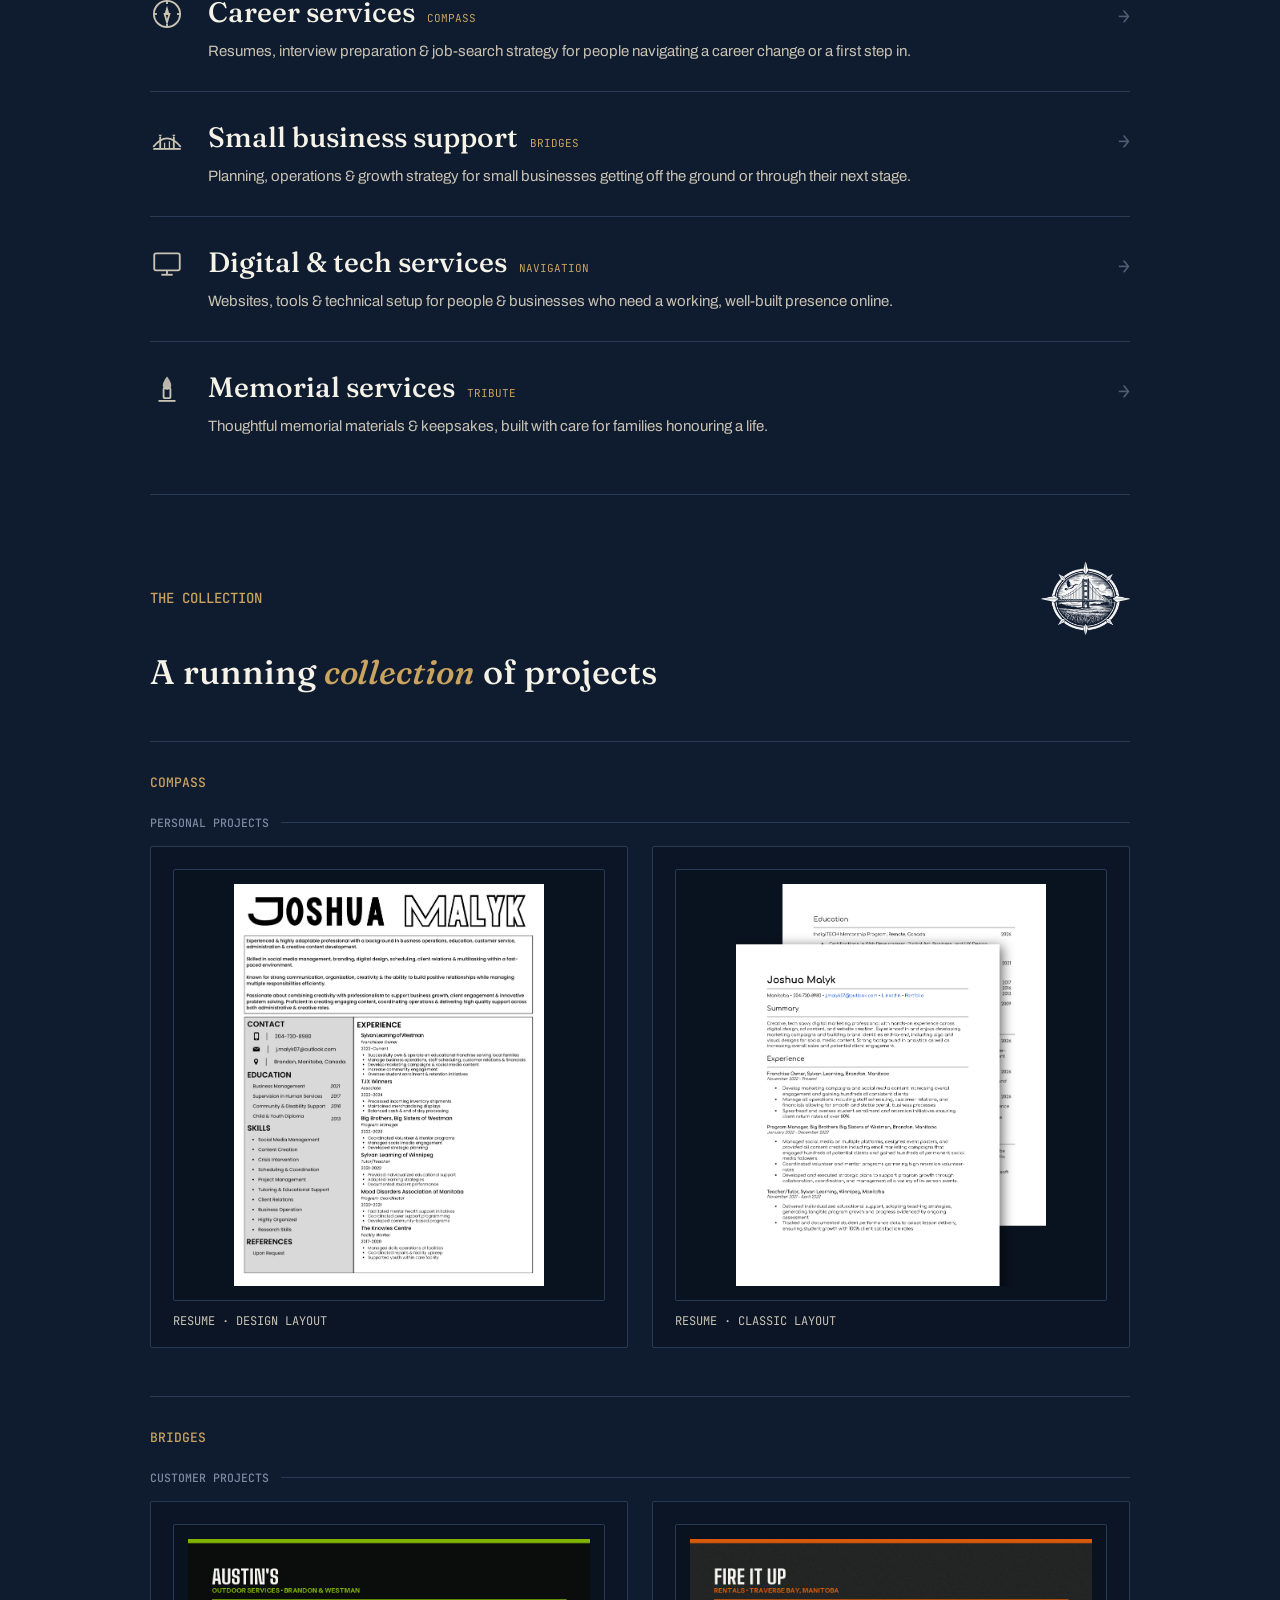
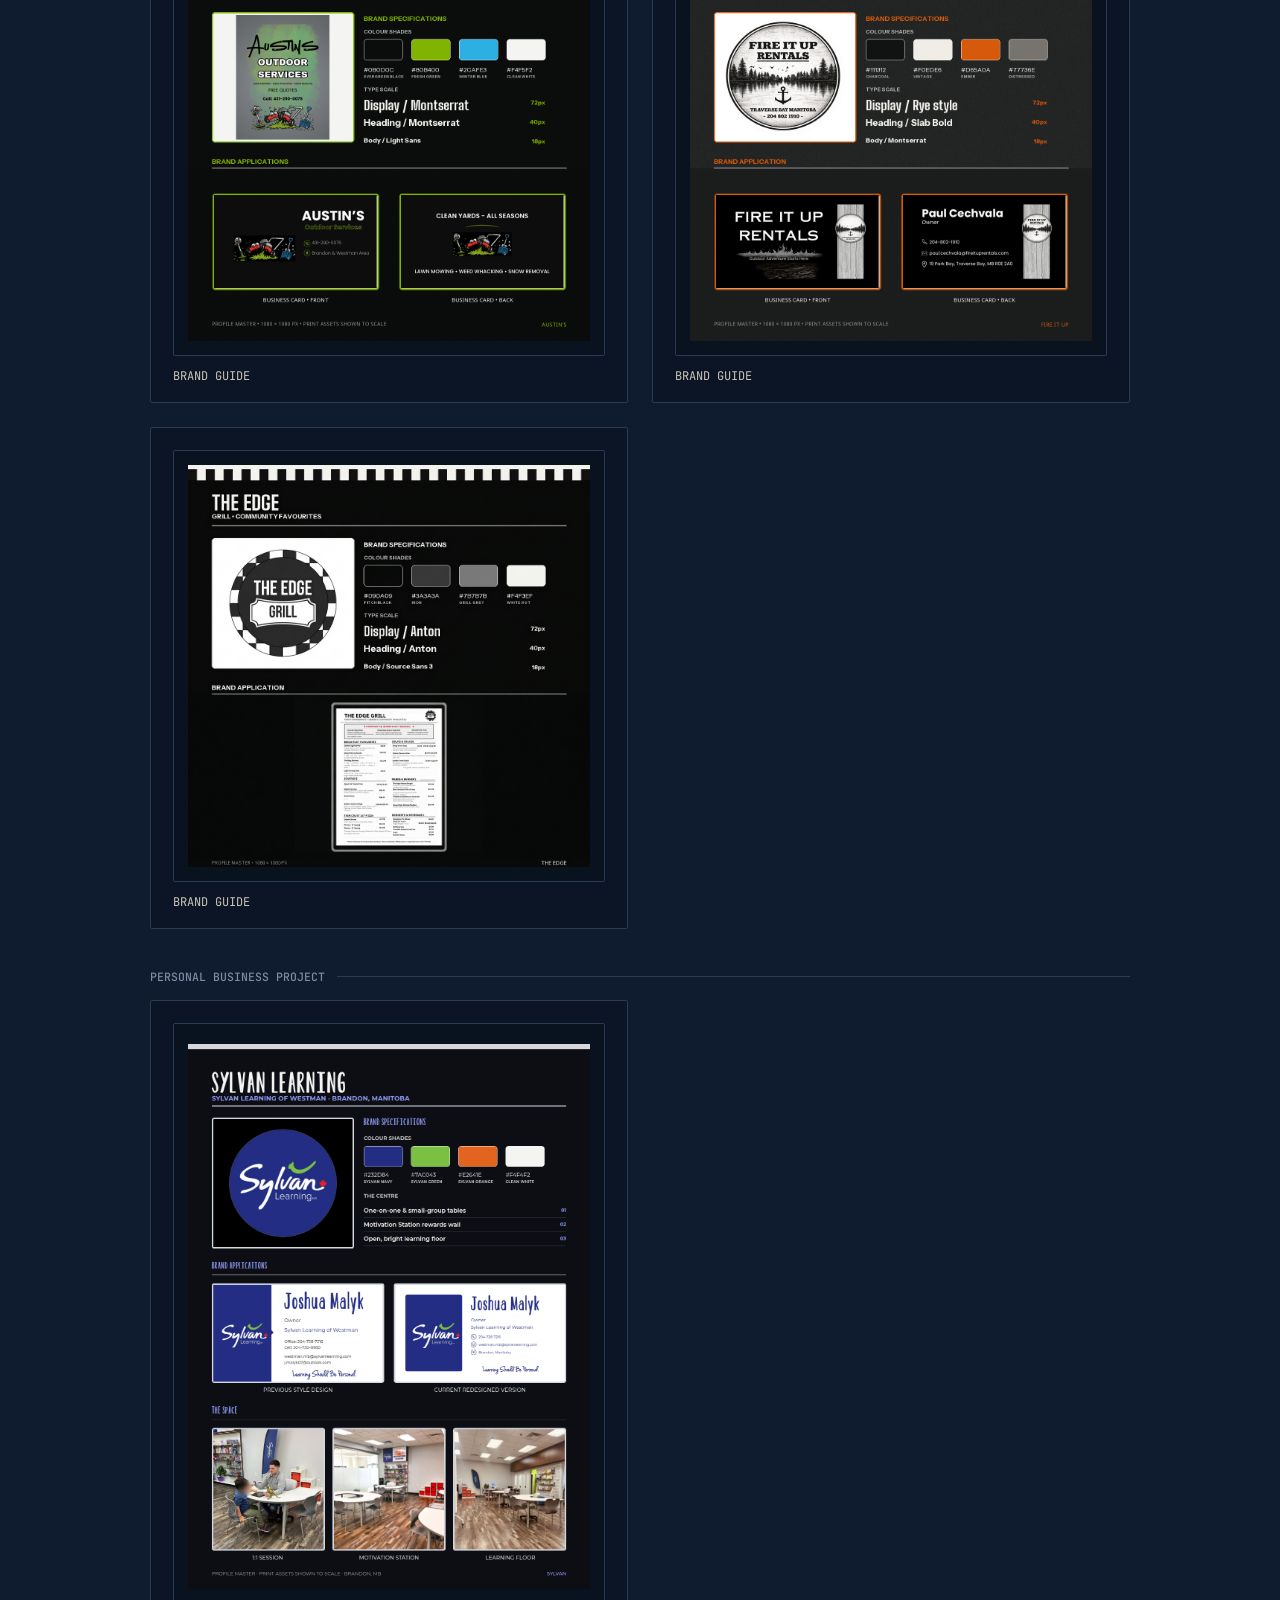
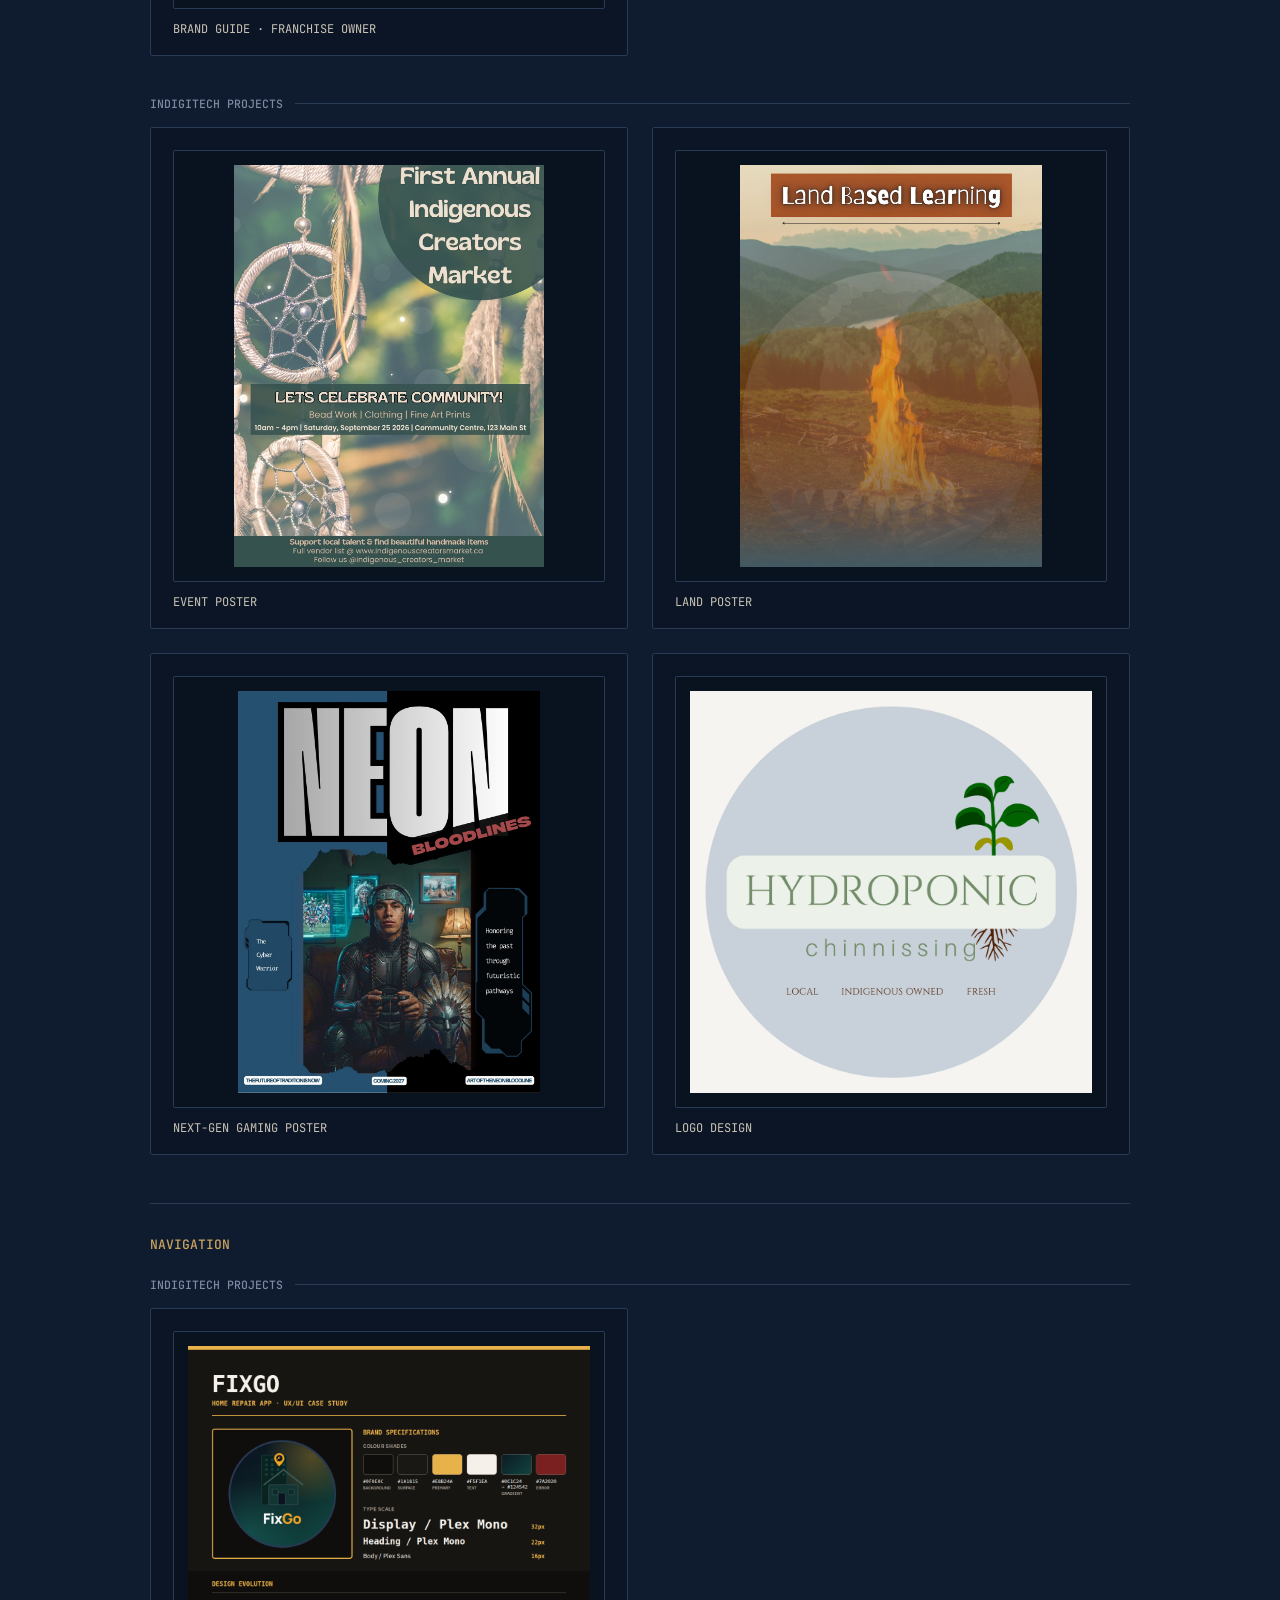
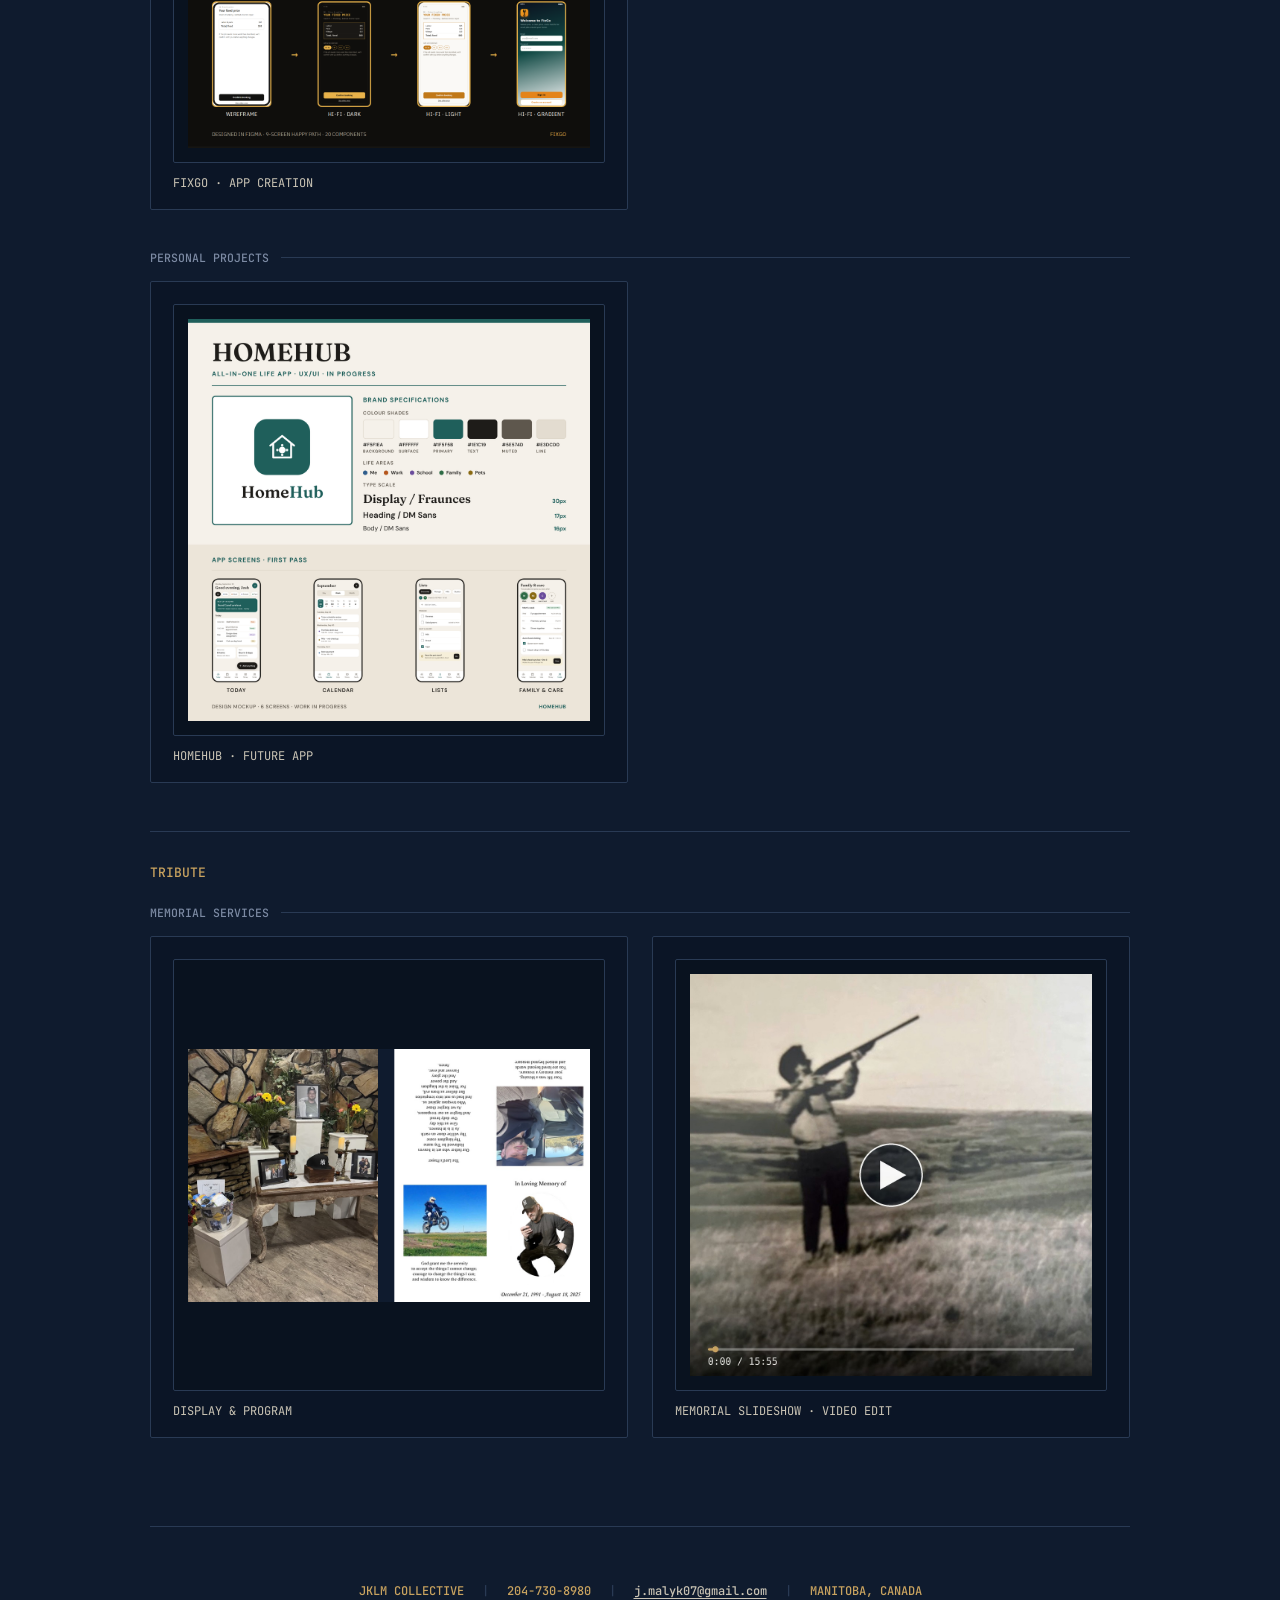
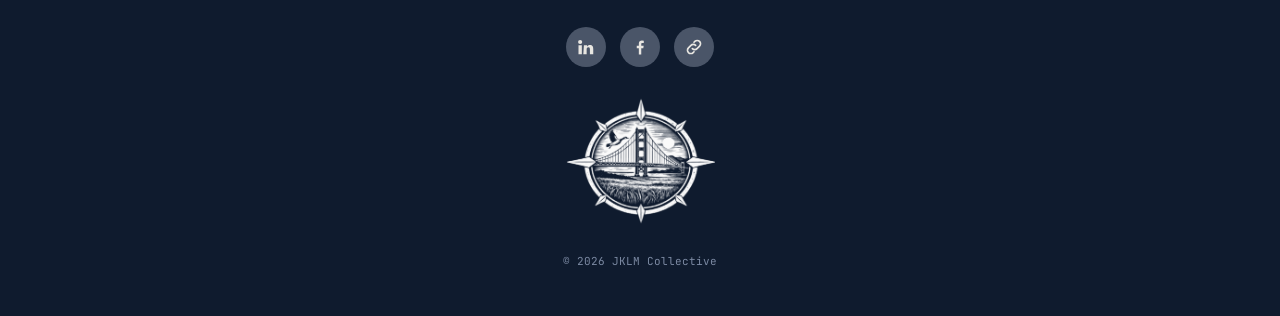
==== commit 18ff0f9d: "Update Compass classic resume to final F26 version Co-Authored-By: Claude Opus 5.5 <noreply@anthropi" ====
--- a/index.html
+++ b/index.html
@@ -830,7 +830,7 @@
       </div>
       <div class="client-block">
         <div class="client-assets assets-centered">
-          <div class="asset asset-tall"><img src="compass-resume-classic.png" alt="Joshua Malyk two-page resume in a clean single-column layout, pages 1 and 2 stacked"><span class="asset-label">Resume · Classic layout</span></div>
+          <div class="asset asset-tall"><img src="compass-resume-classic.png?v=f26" alt="Joshua Malyk two-page resume in a clean single-column layout, pages 1 and 2 stacked"><span class="asset-label">Resume · Classic layout</span></div>
         </div>
       </div>
       </div>
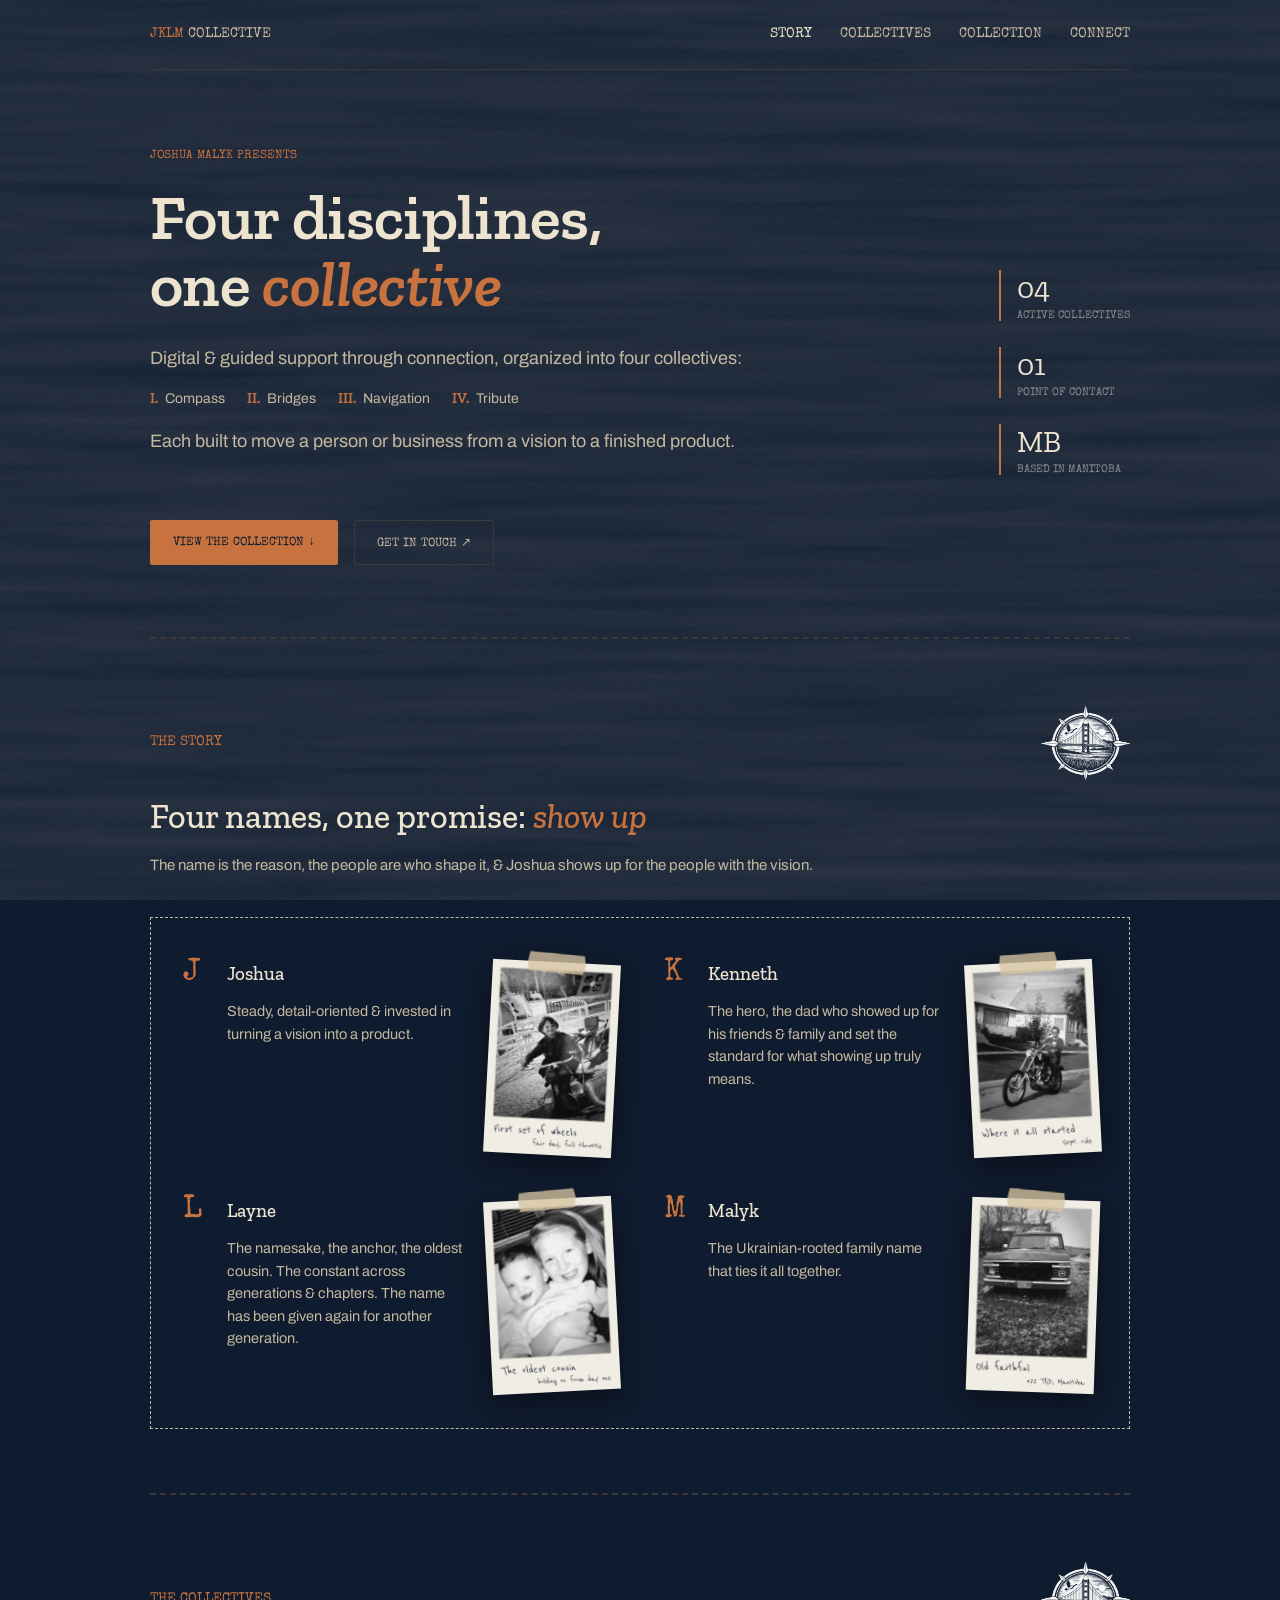
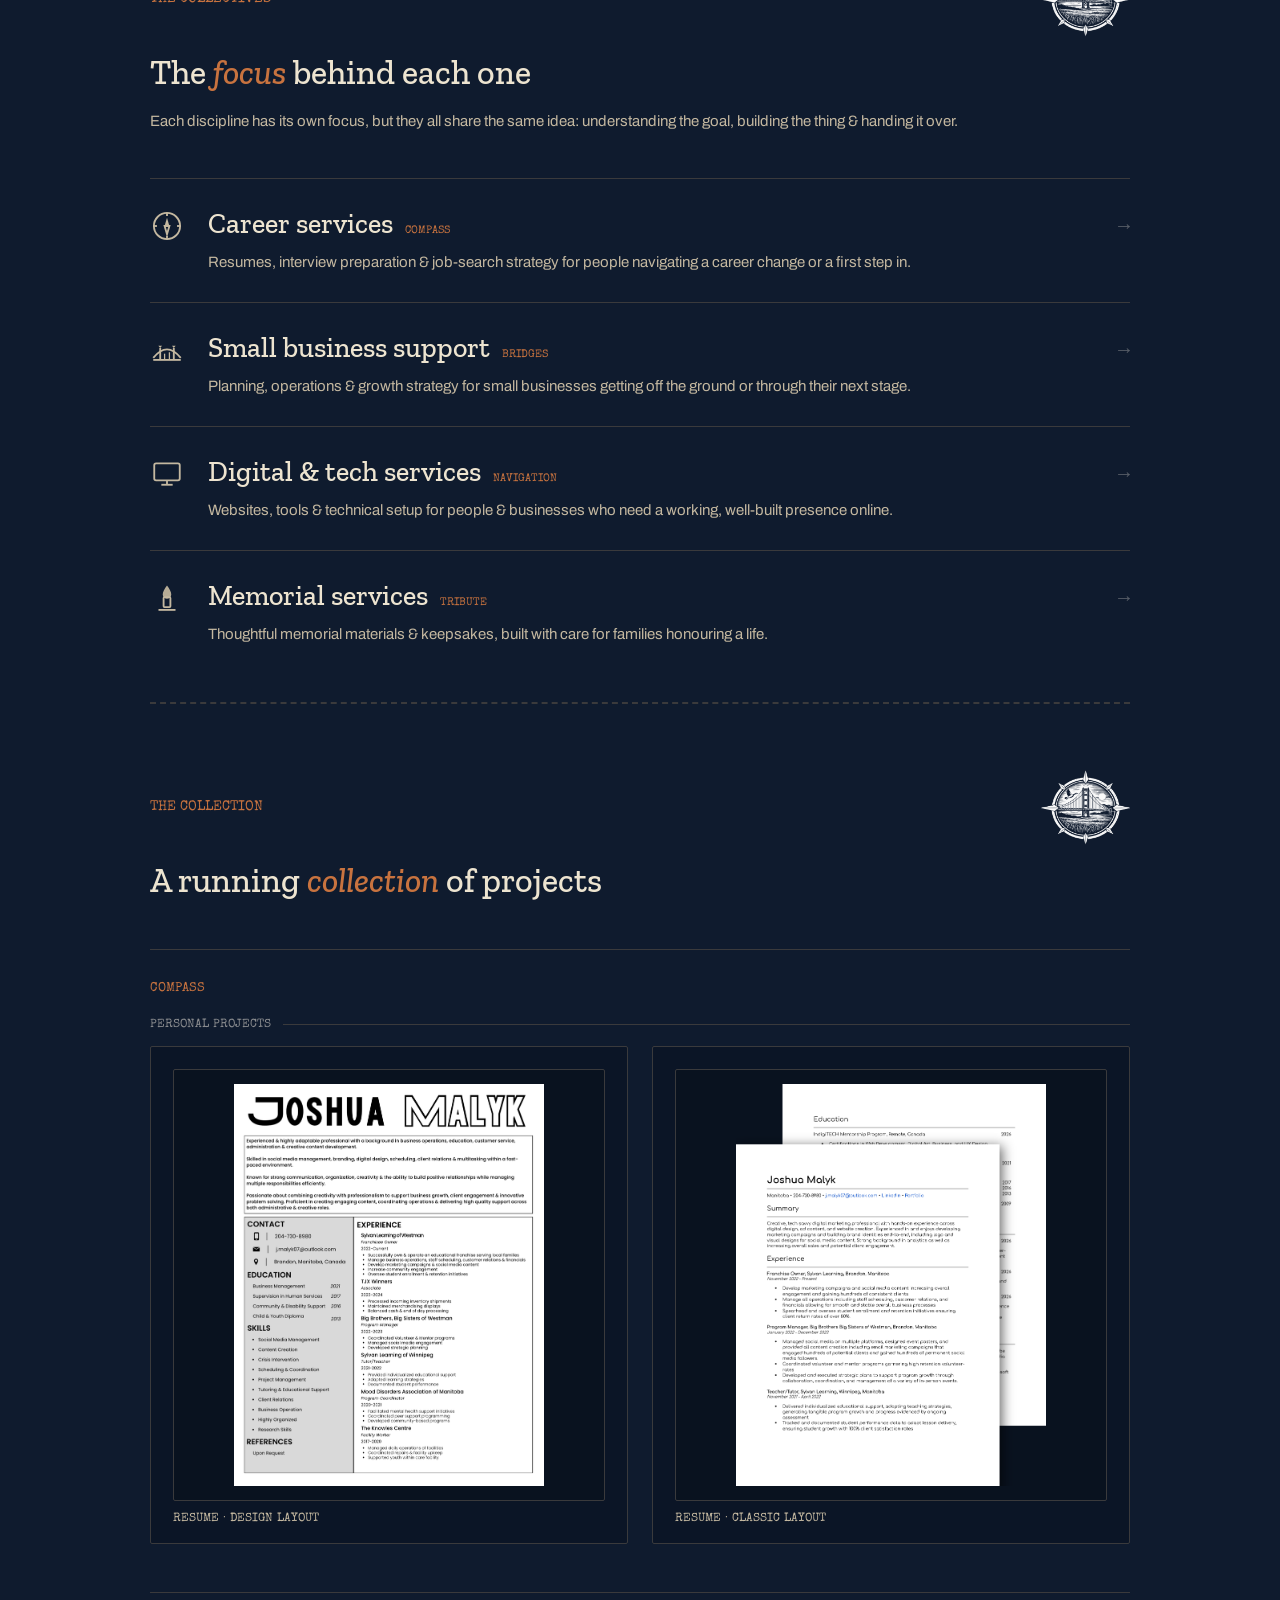
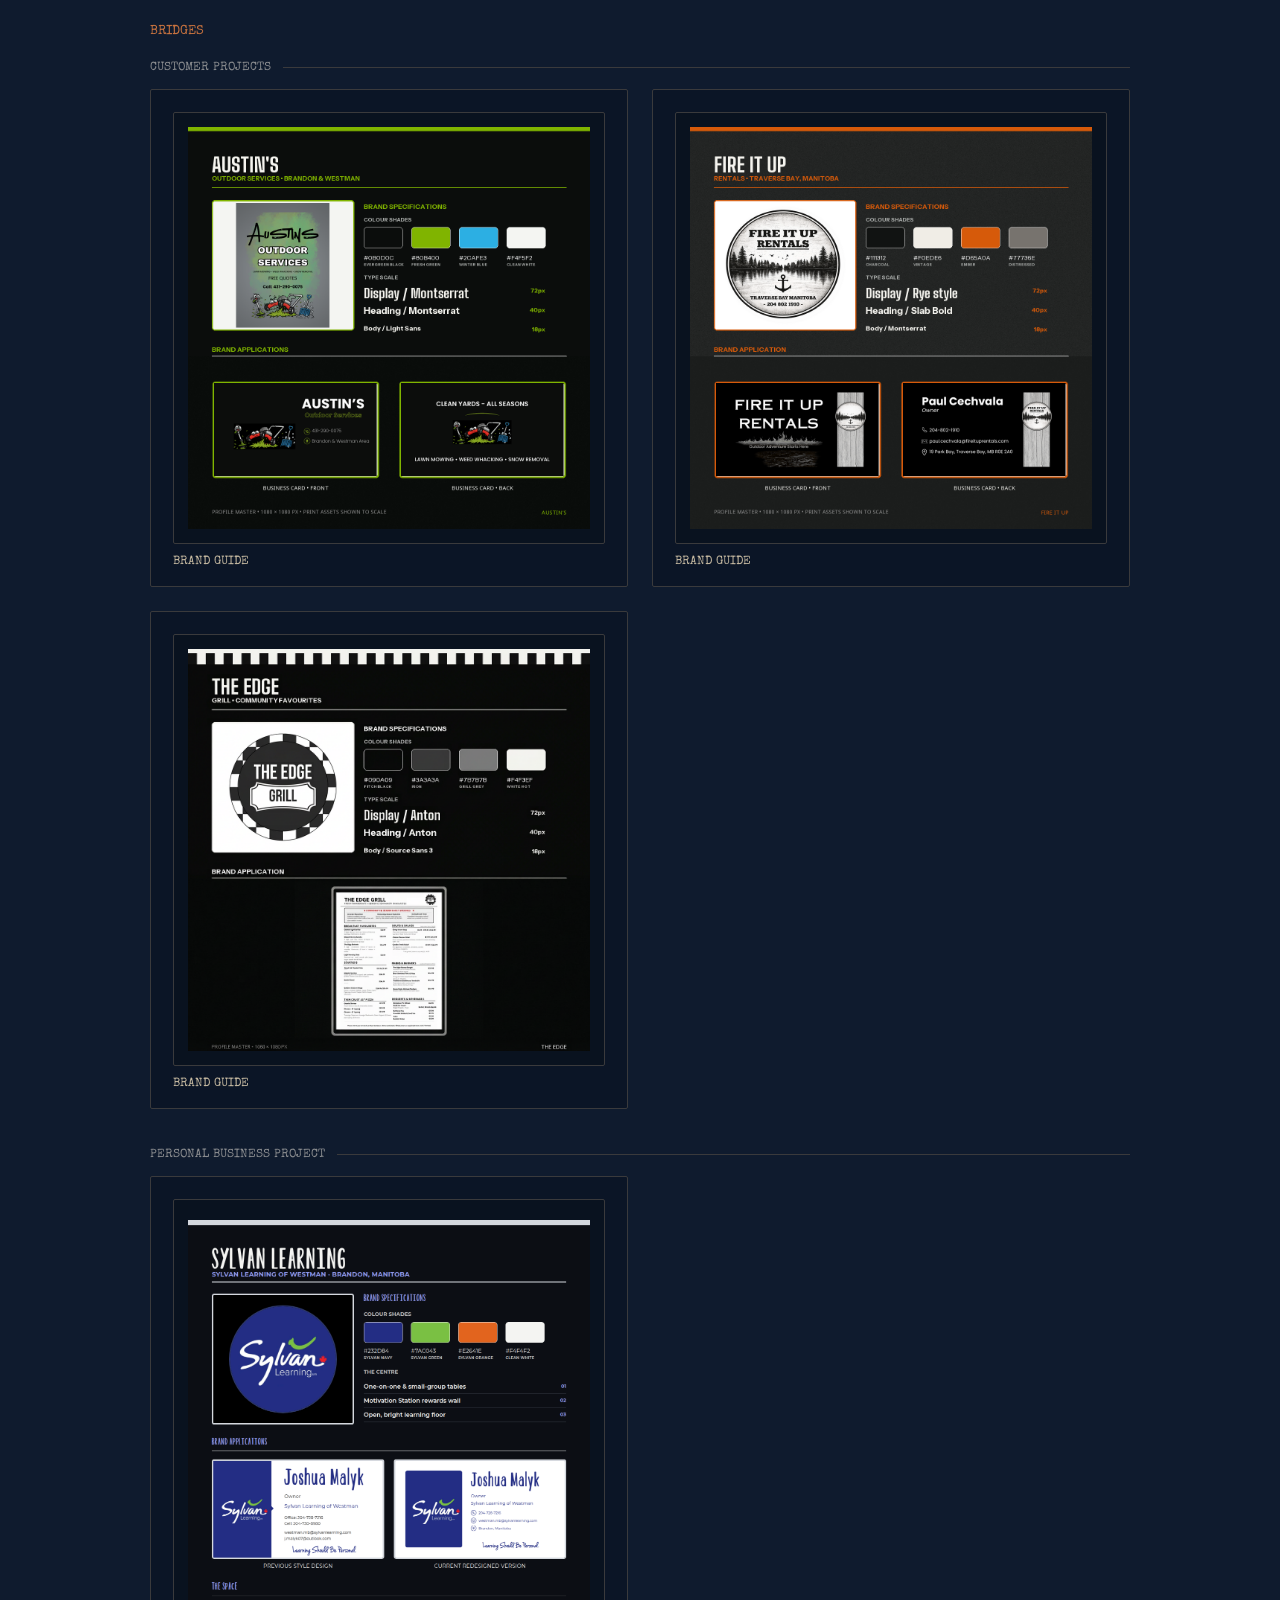
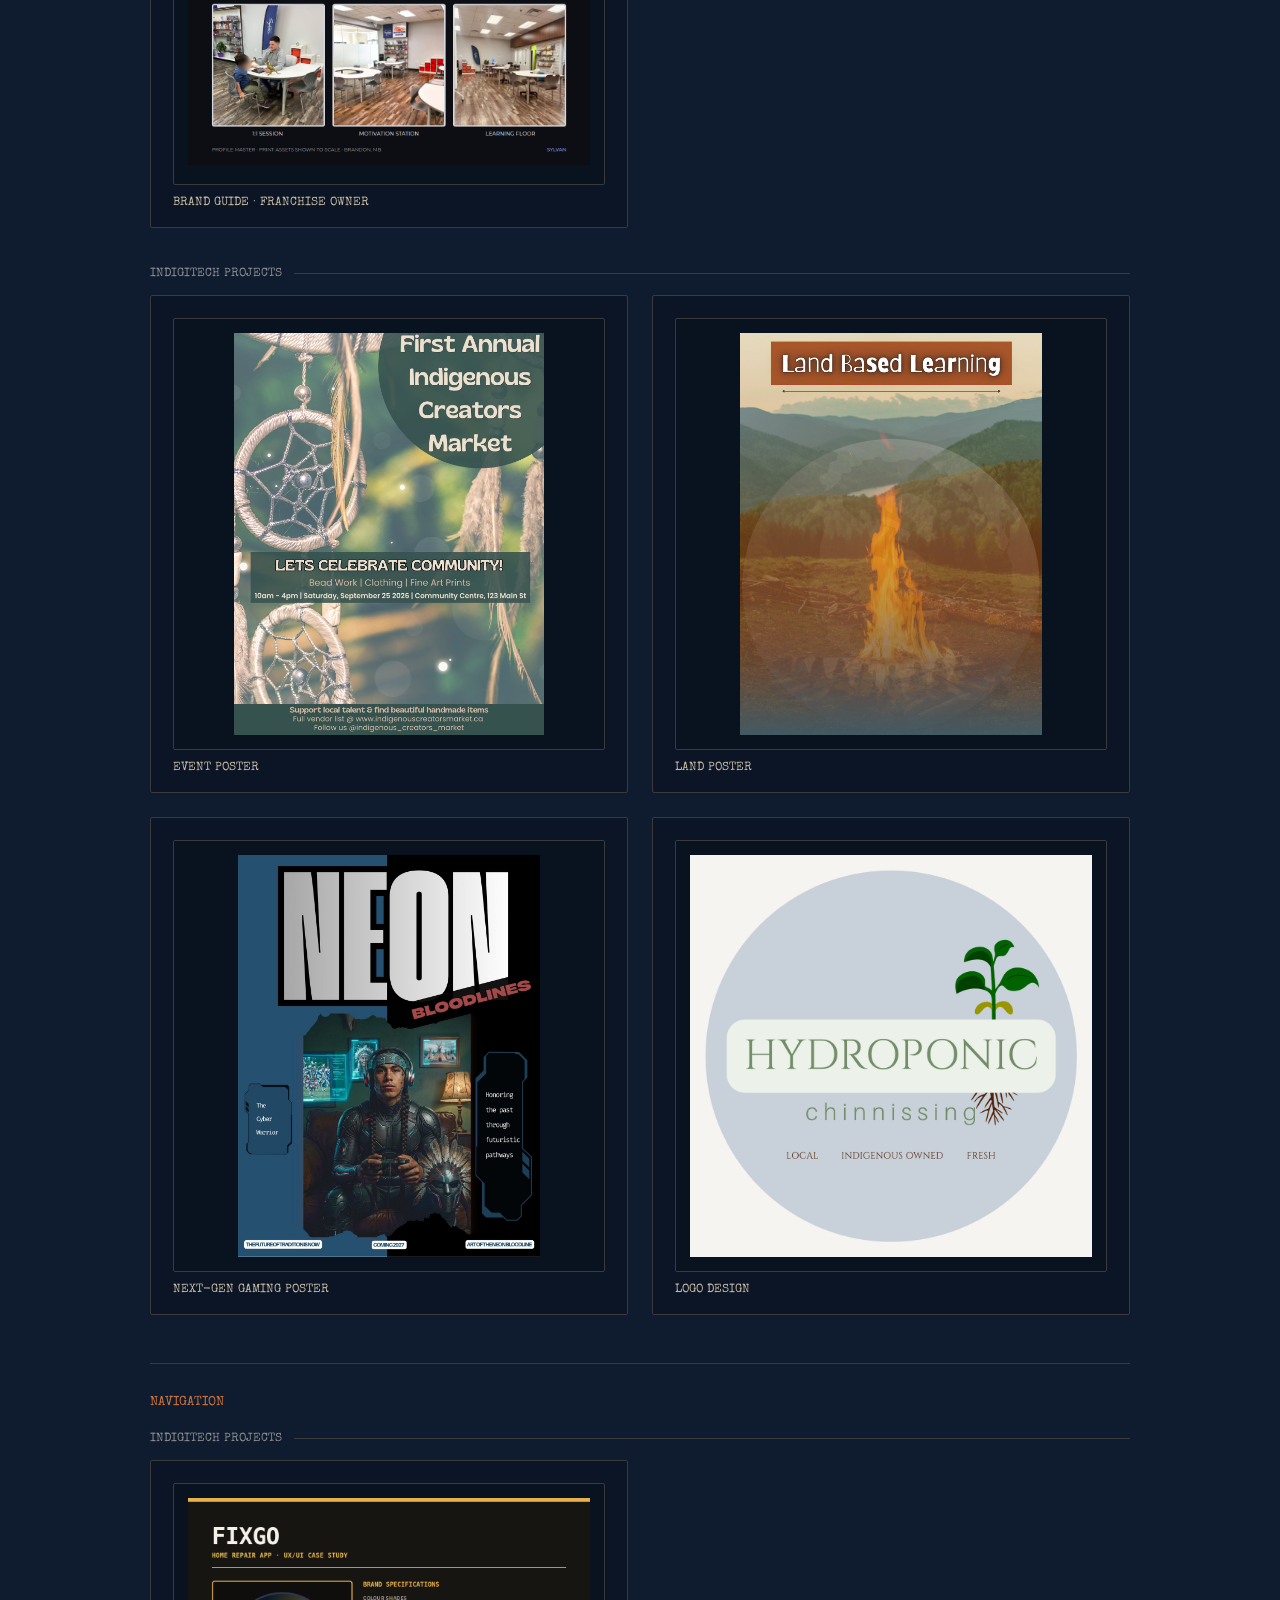
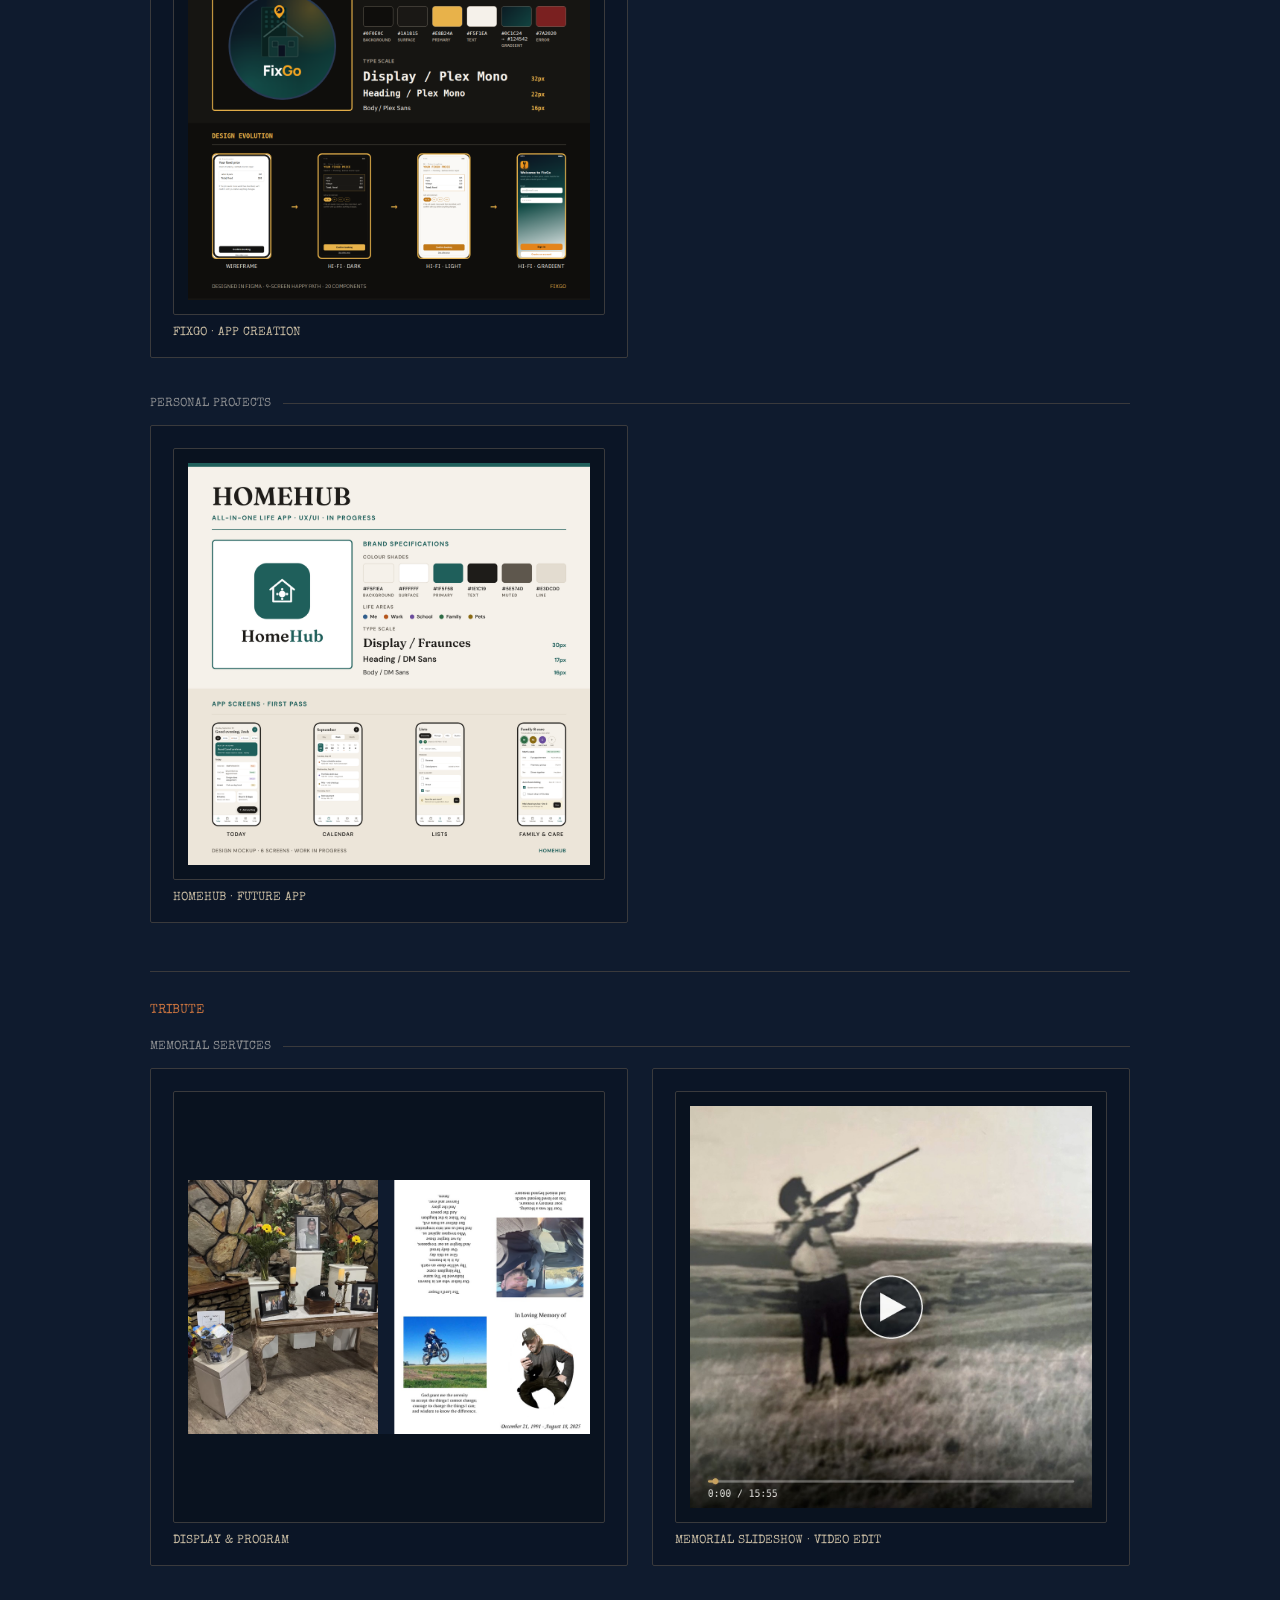
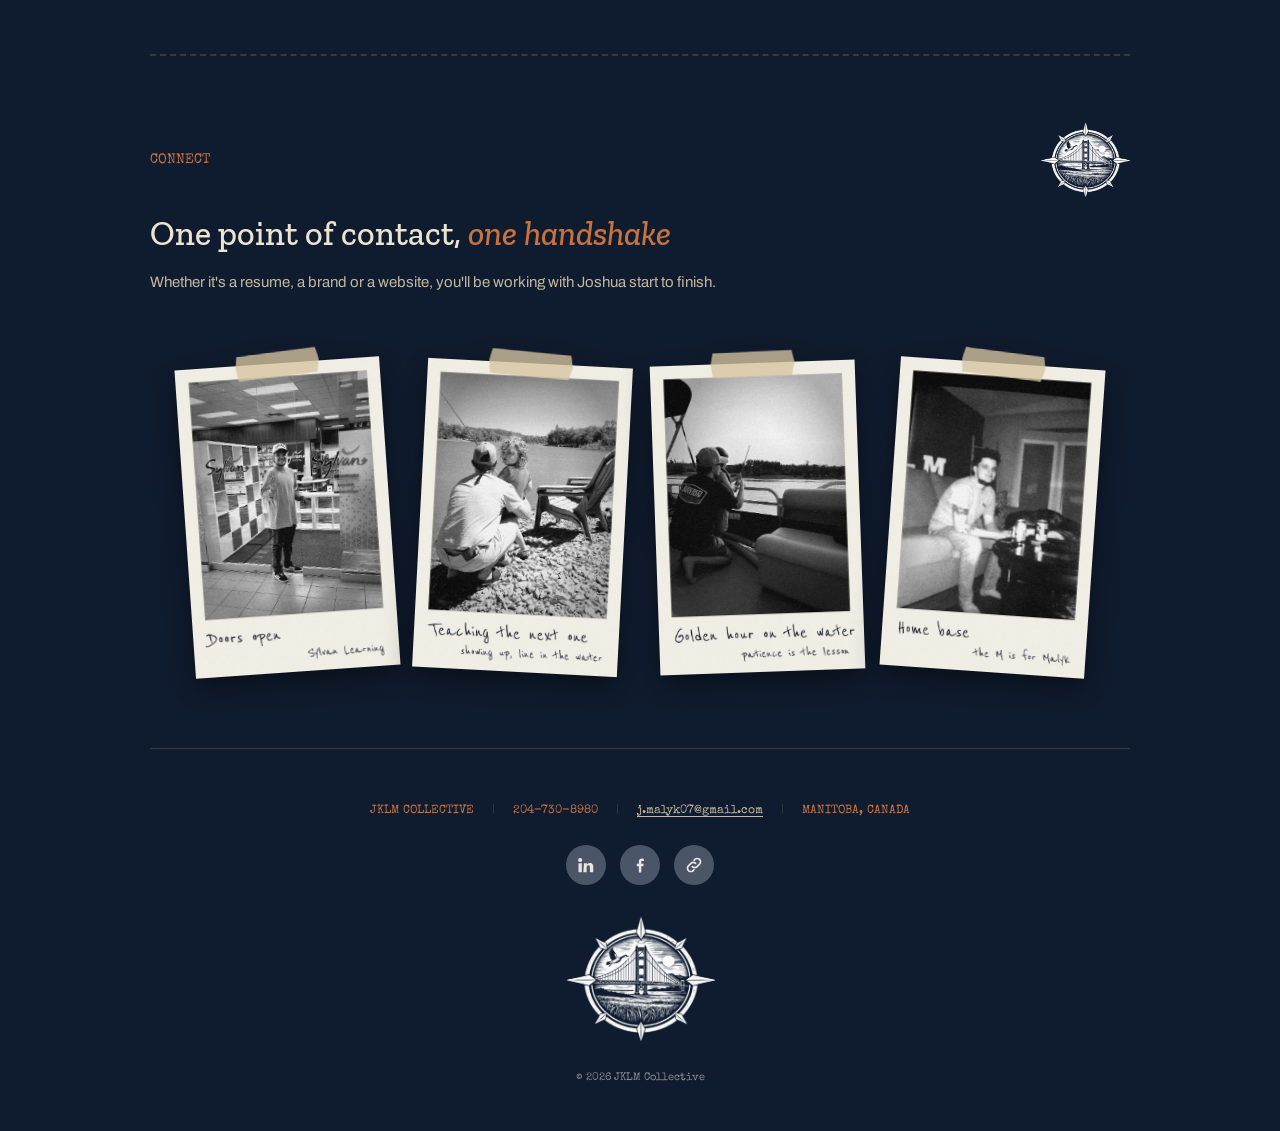
==== commit ffff672f: "Make rustic design the main page; keep navy & gold as classic.html Co-Authored-By: Claude Opus 5.5 <" ====
--- a/index.html
+++ b/index.html
@@ -2,26 +2,27 @@
 <title>JKLM Collective</title>
 <link rel="preconnect" href="https://fonts.googleapis.com">
 <link rel="preconnect" href="https://fonts.gstatic.com" crossorigin>
-<link href="https://fonts.googleapis.com/css2?family=Fraunces:opsz,wght@9..144,400;9..144,500;9..144,600&family=Archivo:wght@400;500;600;700&family=JetBrains+Mono:wght@400;500&display=swap" rel="stylesheet">
+<link href="https://fonts.googleapis.com/css2?family=Zilla+Slab:ital,wght@0,500;0,600;0,700;1,500;1,600&family=Archivo:wght@400;500;600;700&family=Special+Elite&display=swap" rel="stylesheet">
 <style>
   :root{
     --ink:#0f1b2e;
-    --paper:#f5f2e8;
-    --paper-dim:#c9c3b4;
-    --grey:#7c8aa3;
-    --hair:#293a54;
-    --gold:#c9a35f;
-    --gold-soft:#e4cd9c;
-    --line:#293a54;
+    --paper:#ede4d0;        /* aged cream */
+    --paper-dim:#c4b8a0;    /* faded kraft */
+    --grey:#8a8c8f;         /* weathered tin */
+    --hair:#3a3a3c;         /* barn-board seam */
+    --gold:#c8733f;         /* rust (replaces gold) */
+    --gold-soft:#d9a27a;
+    --line:#3a3a3c;
     --panel:#0b1526;
-
-    --font-display:'Fraunces',ui-serif,Georgia,serif;
+    --tape:rgba(214,196,160,.78);
+
+    --font-display:'Zilla Slab',ui-serif,Georgia,serif;
     --font-body:'Archivo',ui-sans-serif,system-ui,sans-serif;
-    --font-mono:'JetBrains Mono',ui-monospace,'SFMono-Regular',monospace;
+    --font-mono:'Special Elite','Courier New',ui-monospace,monospace;
   }
 
   *{box-sizing:border-box;}
-  body, body *{font-variation-settings:"opsz" 9;}
+  
   html{color-scheme:dark;}
   body{
     margin:0;
@@ -31,6 +32,8 @@
     padding:0 24px;
     -webkit-font-smoothing:antialiased;
   }
+  :root{--wood:url("data:image/svg+xml,%3Csvg xmlns='http://www.w3.org/2000/svg' width='220' height='220'%3E%3Cfilter id='n'%3E%3CfeTurbulence type='fractalNoise' baseFrequency='.9' numOctaves='2' stitchTiles='stitch'/%3E%3CfeColorMatrix values='0 0 0 0 1 0 0 0 0 1 0 0 0 0 1 0 0 0 .06 0'/%3E%3C/filter%3E%3Crect width='100%25' height='100%25' filter='url(%23n)'/%3E%3C/svg%3E"),url("data:image/svg+xml,%3Csvg xmlns='http://www.w3.org/2000/svg' width='1000' height='600'%3E%3Cfilter id='g'%3E%3CfeTurbulence type='fractalNoise' baseFrequency='0.004 0.09' numOctaves='3' seed='4' stitchTiles='stitch'/%3E%3CfeColorMatrix values='0 0 0 0 .85 0 0 0 0 .75 0 0 0 0 .6 0 0 0 .1 0'/%3E%3C/filter%3E%3Crect width='100%25' height='100%25' filter='url(%23g)'/%3E%3C/svg%3E");}
+  body,.nav{background-color:var(--ink);background-image:var(--wood);background-attachment:fixed;background-size:220px 220px,cover;}
   a{color:inherit;}
   ::selection{background:var(--gold);color:var(--ink);}
   svg{display:block;max-width:100%;}
@@ -45,7 +48,7 @@
     border-bottom:1px solid var(--hair);
     position:sticky;
     top:0;
-    background:var(--ink);
+    background-color:var(--ink);background-image:var(--wood);background-attachment:fixed;background-size:220px 220px,cover;
     z-index:10;
   }
   .nav-spacer{display:none;}
@@ -72,6 +75,7 @@
   .nav-links a{text-decoration:none;color:var(--paper-dim);}
   .nav-links a:hover{color:var(--gold);}
   .nav-links li:first-child a{color:var(--paper);}
+  .nav-mark,.nav-links{font-size:13.5px;}
 
   /* ---------- hero ---------- */
   .hero{
@@ -119,7 +123,7 @@
   .eyebrow::before{display:none;}
   h1{
     font-family:var(--font-display);
-    font-weight:500;
+    font-weight:600;
     font-size:clamp(38px,5.6vw,64px);
     line-height:1.05;
     letter-spacing:-.01em;
@@ -200,6 +204,7 @@
     width:90px;
   }
   .story-badge svg,.story-badge img{width:100%;height:auto;display:block;}
+  .story-badge img,.title-badge img,.footer-emblem{mix-blend-mode:lighten;}
   .story-lede{
     color:var(--paper-dim);
     line-height:1.65;
@@ -217,7 +222,13 @@
     border:1px solid var(--paper-dim);
     padding:32px;
   }
-  .letter-row{display:flex;flex-direction:column;gap:10px;}
+  .letter-row{display:grid;grid-template-columns:1fr auto;gap:10px 22px;align-items:start;}
+  .letter-text{display:flex;flex-direction:column;gap:10px;min-width:0;}
+  .letters{gap:40px 48px;padding:40px 32px 36px;border-style:dashed;}
+  .letters .snap.snap-sm{width:128px;margin-top:4px;}
+  .letters .snap-sm::before{width:58px;height:20px;top:-9px;}
+  .snap-empty{aspect-ratio:600/905;background:#ece6d6;display:flex;align-items:center;justify-content:center;}
+  .snap-empty span{font-family:var(--font-mono);font-size:12px;color:#8b8370;text-align:center;line-height:1.5;border:1.5px dashed #c7bea8;padding:14px 12px;}
   .letter-top{display:flex;gap:14px;align-items:baseline;}
   .letter-mark{
     font-family:var(--font-mono);
@@ -238,7 +249,7 @@
   .letter-desc{color:var(--paper-dim);font-size:14.5px;line-height:1.55;margin:0;padding-left:44px;}
 
   /* ---------- section heads ---------- */
-  .section{padding-block:64px;border-top:1px solid var(--hair);}
+  .section{padding-block:64px;border-top:2px dashed var(--hair);}
   .section-head{
     display:flex;
     align-items:center;
@@ -542,6 +553,31 @@
   }
 
 
+  /* ---------- snapshots (polaroids) ---------- */
+  .snaps{
+    display:flex;flex-wrap:wrap;justify-content:center;gap:34px 30px;
+    padding:28px 8px 12px;
+  }
+  .snap{
+    position:relative;margin:0;width:205px;flex:none;
+    transform:rotate(var(--r,0deg));
+    transition:transform .25s ease;
+    filter:drop-shadow(0 10px 14px rgba(0,0,0,.45));
+  }
+  .snap:hover{transform:rotate(0deg) scale(1.06);z-index:2;}
+  .snap img{width:100%;height:auto;display:block;}
+  .snap::before{               /* masking tape */
+    content:"";position:absolute;top:-12px;left:50%;width:84px;height:26px;
+    transform:translateX(-50%) rotate(var(--t,-3deg));
+    background:var(--tape);
+    clip-path:polygon(3% 0,97% 4%,100% 50%,96% 100%,2% 96%,0 45%);
+    z-index:1;
+  }
+  .snap-note{
+    text-align:center;margin:26px 0 0;
+    font-family:var(--font-mono);font-size:12.5px;color:var(--grey);
+  }
+
   /* ---------- about strip ---------- */
   .about{
     display:grid;
@@ -603,6 +639,7 @@
   .footer-copy{margin:0;font-family:var(--font-mono);font-size:11px;letter-spacing:normal;color:var(--grey);}
 
   @media (max-width:760px){
+    body,.nav{background-attachment:scroll;background-size:220px 220px,1000px 600px;}
     .hero{flex-direction:column;align-items:flex-start;gap:36px;padding-block:56px 48px;}
     .hero-stats-wrap{align-self:stretch;}
     .collection-intro{flex-direction:column;}
@@ -617,6 +654,10 @@
     .letters{grid-template-columns:1fr;}
     .client-pair{grid-template-columns:1fr;}
     .client-pair > .client-block:last-child:nth-child(odd){width:100%;}
+    .snaps{gap:26px 18px;}
+    .letter-row{grid-template-columns:1fr;}
+    .letters .snap.snap-sm{width:150px;margin:14px 0 6px 44px;}
+    .snap{width:calc(50% - 12px);max-width:220px;}
   }
   @media (max-width:640px){
     .nav-links{display:none;}
@@ -639,7 +680,7 @@
       <li><a href="#about">Story</a></li>
       <li><a href="#collectives">Collectives</a></li>
       <li><a href="#collection">Collection</a></li>
-      <li><a href="#contact">Contact</a></li>
+      <li><a href="#connect">Connect</a></li>
     </ul>
   </nav>
 
@@ -657,7 +698,7 @@
       <p class="hero-lede">Each built to move a person or business from a vision to a finished product.</p>
       <div class="hero-cta">
         <a class="btn btn-primary" href="#collection">View the collection ↓</a>
-        <a class="btn btn-ghost" href="#contact">Get in touch ↗</a>
+        <a class="btn btn-ghost" href="#connect">Get in touch ↗</a>
       </div>
     </div>
 
@@ -696,32 +737,44 @@
 
     <div class="letters">
       <div class="letter-row">
+        <div class="letter-text">
         <div class="letter-top">
           <span class="letter-mark">J</span>
           <span class="letter-name">Joshua</span>
         </div>
         <p class="letter-desc">Steady, detail-oriented & invested in turning a vision into a product.</p>
+        </div>
+        <figure class="snap snap-sm" style="--r:3deg;--t:2deg"><img src="polaroid-07-kid-bike.jpg" alt="Polaroid: young Joshua grinning on a kiddie motorcycle ride at the fair, captioned First set of wheels"></figure>
       </div>
       <div class="letter-row">
+        <div class="letter-text">
         <div class="letter-top">
           <span class="letter-mark">K</span>
           <span class="letter-name">Kenneth</span>
         </div>
         <p class="letter-desc">The hero, the dad who showed up for his friends & family and set the standard for what showing up truly means.</p>
+        </div>
+        <figure class="snap snap-sm" style="--r:-3deg;--t:-2deg"><img src="polaroid-04-motorcycle.jpg" alt="Polaroid: vintage photo of Kenneth on a chopper motorcycle in a residential street, captioned Where it all started"></figure>
       </div>
       <div class="letter-row">
+        <div class="letter-text">
         <div class="letter-top">
           <span class="letter-mark">L</span>
           <span class="letter-name">Layne</span>
         </div>
         <p class="letter-desc">The namesake, the anchor, the oldest cousin. The constant across generations & chapters. The name has been given again for another generation.</p>
+        </div>
+        <figure class="snap snap-sm" style="--r:-3deg;--t:-3deg"><img src="polaroid-08-layne.jpg" alt="Polaroid: Layne as a young girl smiling and holding baby Joshua, captioned The oldest cousin"></figure>
       </div>
       <div class="letter-row">
+        <div class="letter-text">
         <div class="letter-top">
           <span class="letter-mark">M</span>
           <span class="letter-name">Malyk</span>
         </div>
         <p class="letter-desc">The Ukrainian-rooted family name that ties it all together.</p>
+        </div>
+        <figure class="snap snap-sm" style="--r:2deg;--t:3deg"><img src="polaroid-06-truck.jpg" alt="Polaroid: old Ford pickup parked on frosty grass by a farmhouse, captioned Old faithful"></figure>
       </div>
     </div>
 
@@ -940,6 +993,21 @@
   </section>
 
 
+  <section class="section" id="connect">
+    <div class="section-head" style="margin-bottom:0;">
+      <h2>Connect</h2>
+      <div class="title-badge-wrap"><div class="title-badge"><img src="jklm-emblem.png" alt="JKLM Collective emblem"></div></div>
+    </div>
+    <h3 class="section-sub">One point of contact, <em class="gold-em">one handshake</em></h3>
+    <p class="story-lede" style="margin-top:16px;">Whether it's a resume, a brand or a website, you'll be working with Joshua start to finish.</p>
+    <div class="snaps">
+      <figure class="snap" style="--r:-4deg;--t:-4deg"><img src="polaroid-02-sylvan.jpg" alt="Polaroid: Joshua waving in the doorway of Sylvan Learning, captioned Doors open"></figure>
+      <figure class="snap" style="--r:3deg;--t:2deg"><img src="polaroid-01-lake.jpg" alt="Polaroid: Joshua crouched on a rocky shore beside a young child at the lake, captioned Teaching the next one"></figure>
+      <figure class="snap" style="--r:-2deg;--t:-1deg"><img src="polaroid-03-pontoon.jpg" alt="Polaroid: Joshua fishing with a child off a pontoon boat at sunset, captioned Golden hour on the water"></figure>
+      <figure class="snap" style="--r:4deg;--t:3deg"><img src="polaroid-05-home.jpg" alt="Polaroid: Joshua sitting on a couch at home beside a large letter M, captioned Home base"></figure>
+    </div>
+  </section>
+
   <footer id="contact">
     <p class="footer-line">
       <span>JKLM Collective</span><span class="sep">|</span><a href="tel:+12047308980">204-730-8980</a><span class="sep">|</span><a class="footer-email" href="mailto:j.malyk07@gmail.com">j.malyk07@gmail.com</a><span class="sep">|</span><span>Manitoba, Canada</span>
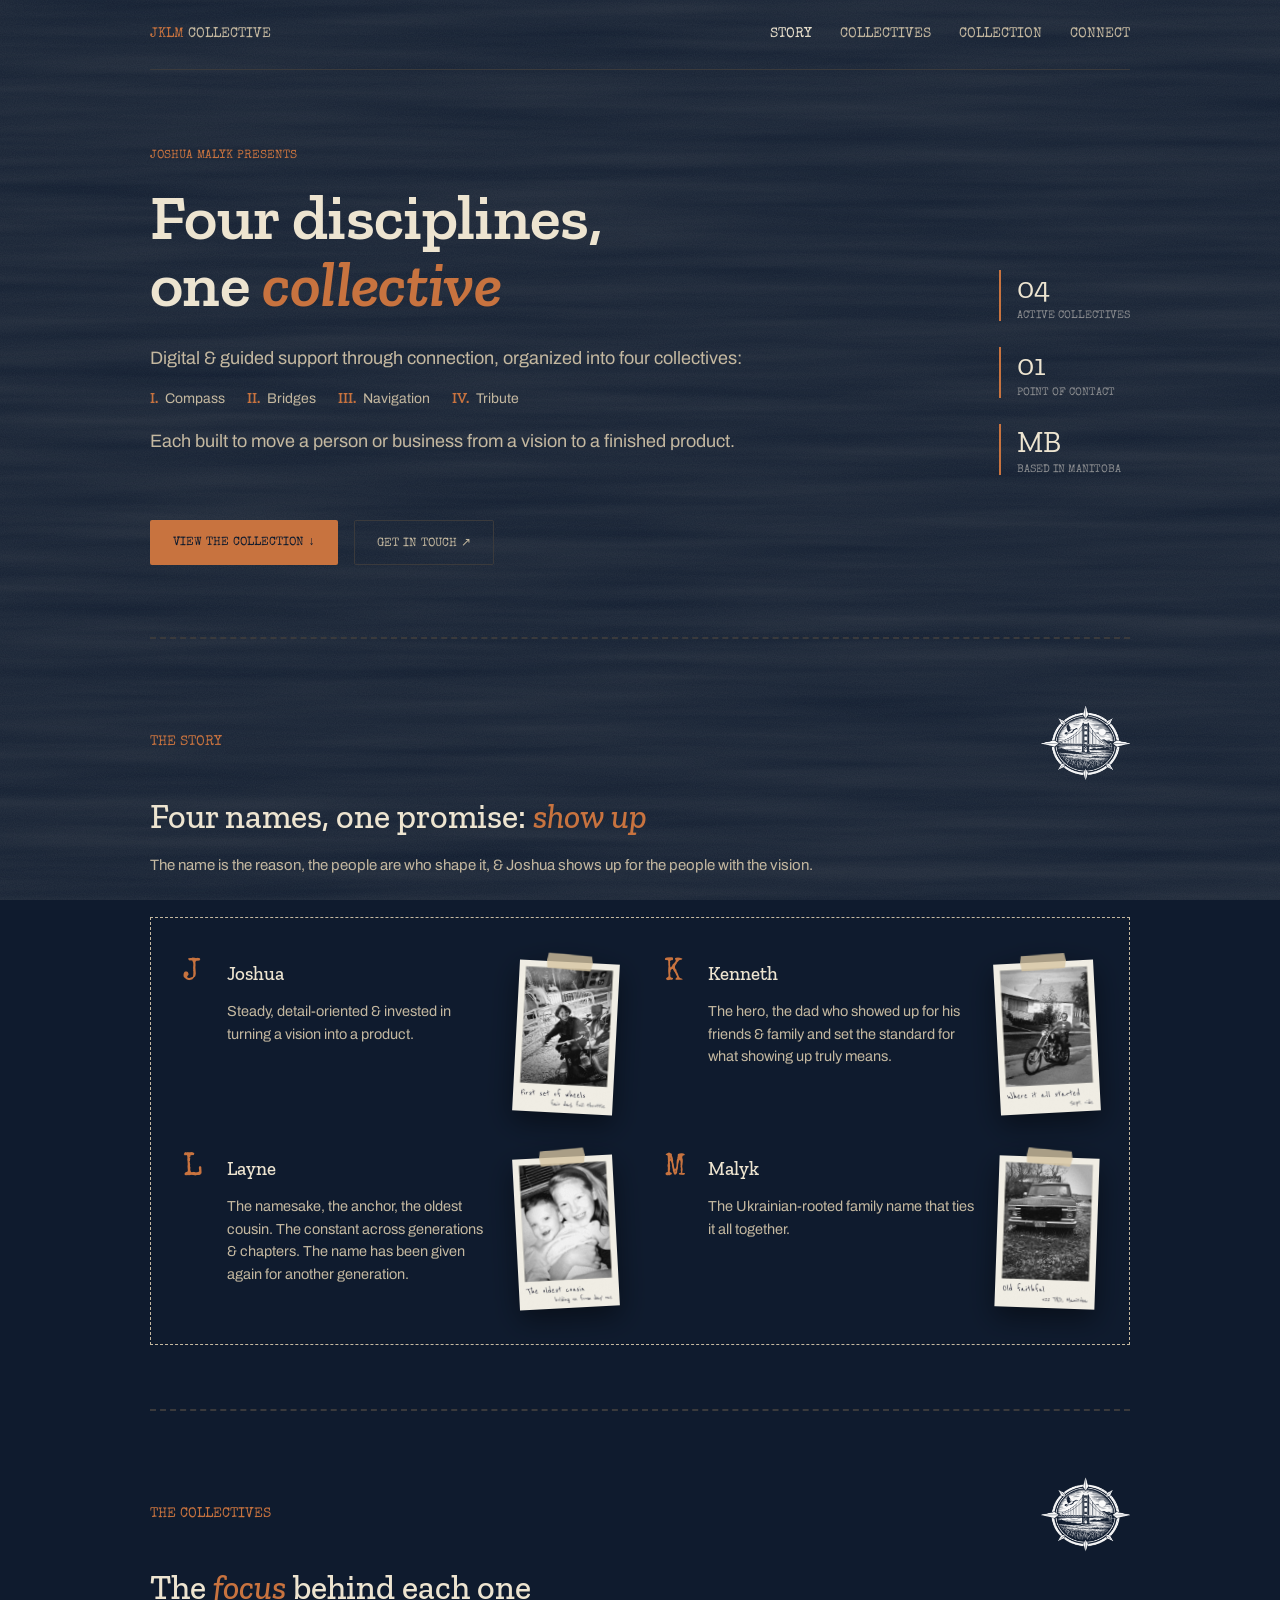
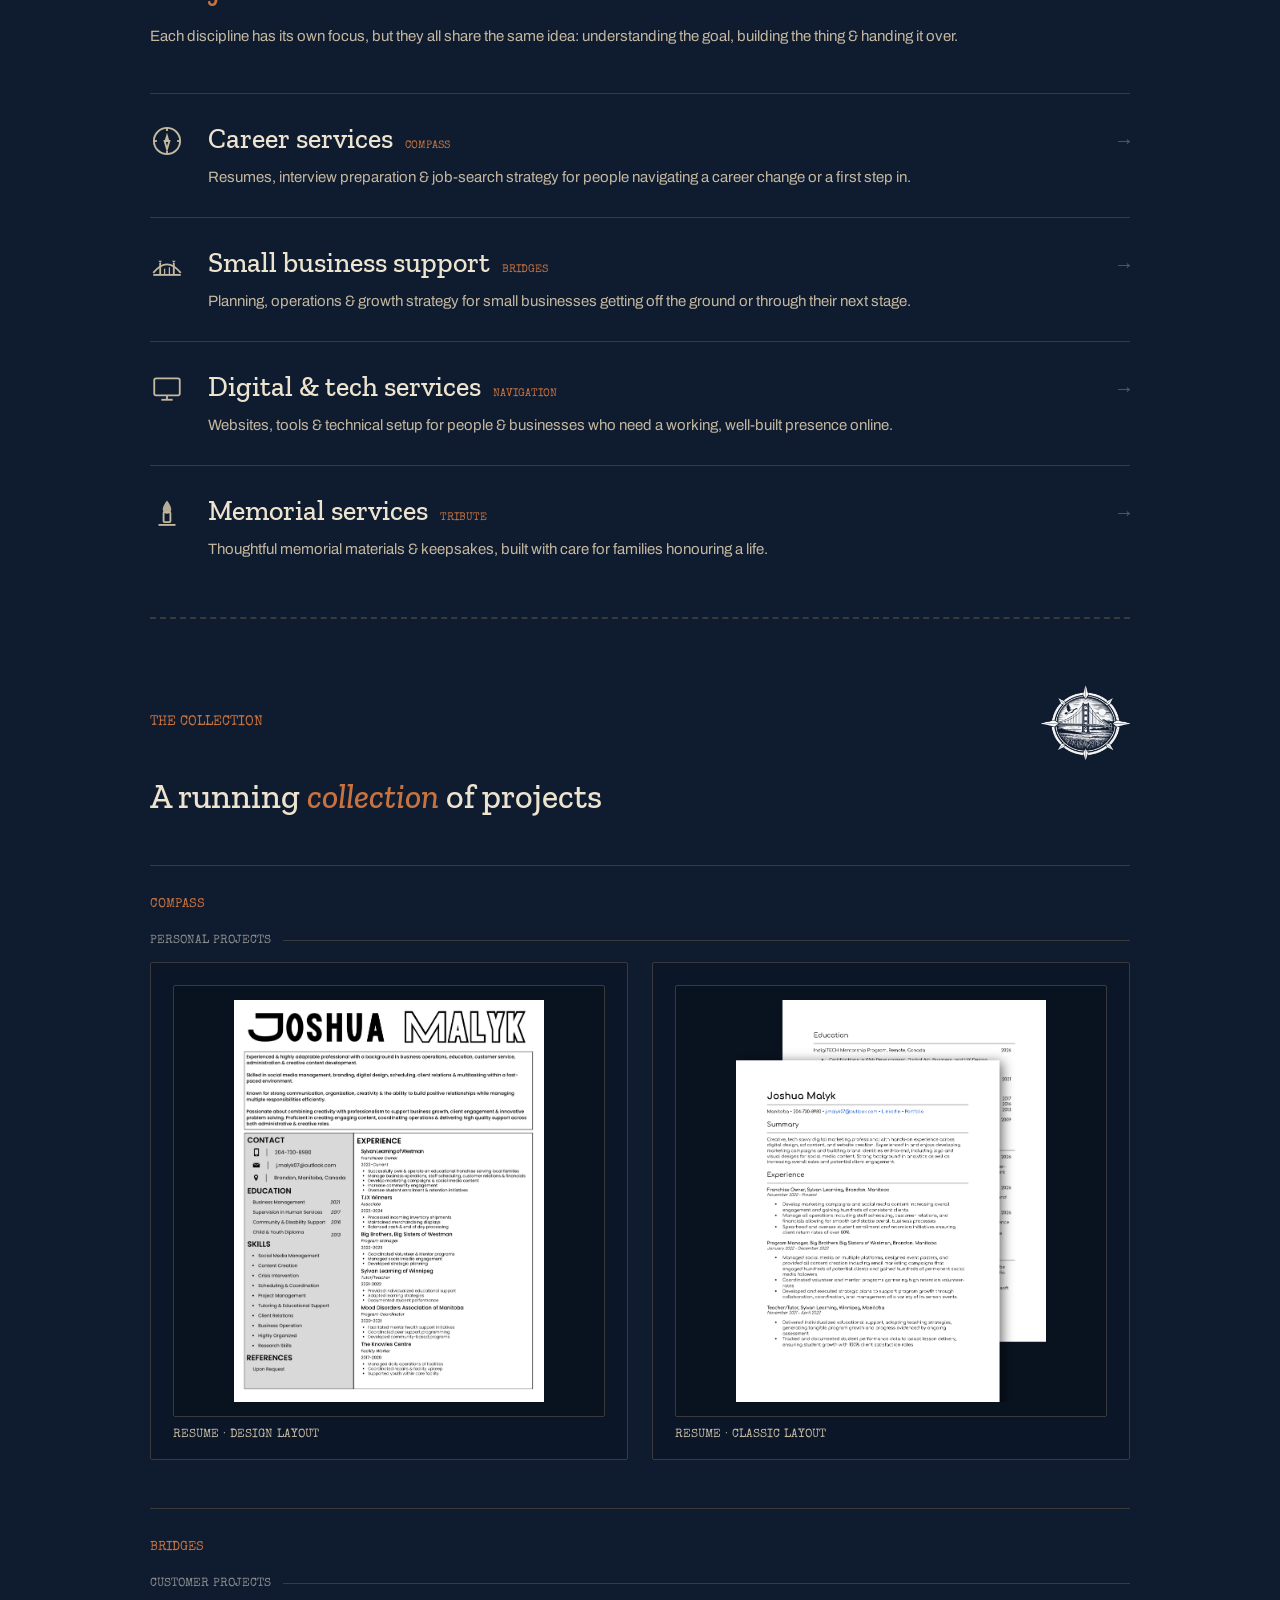
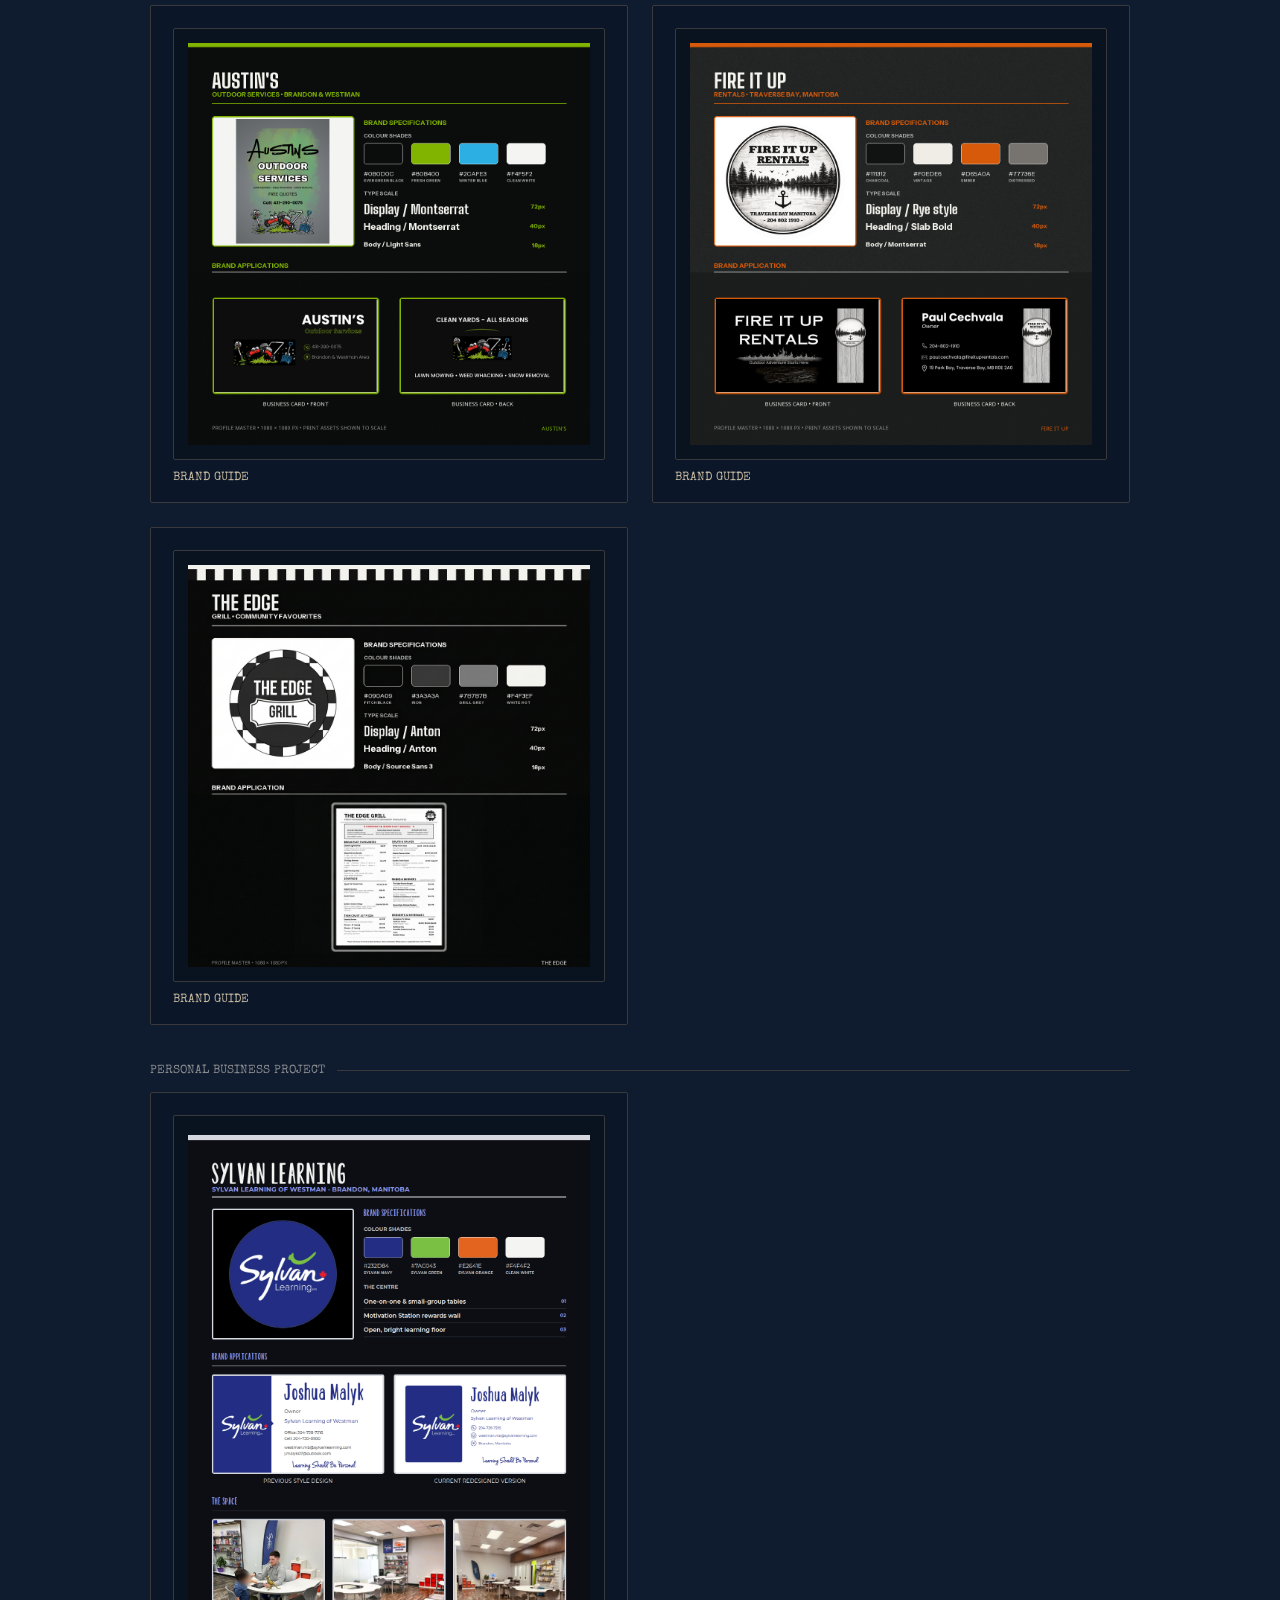
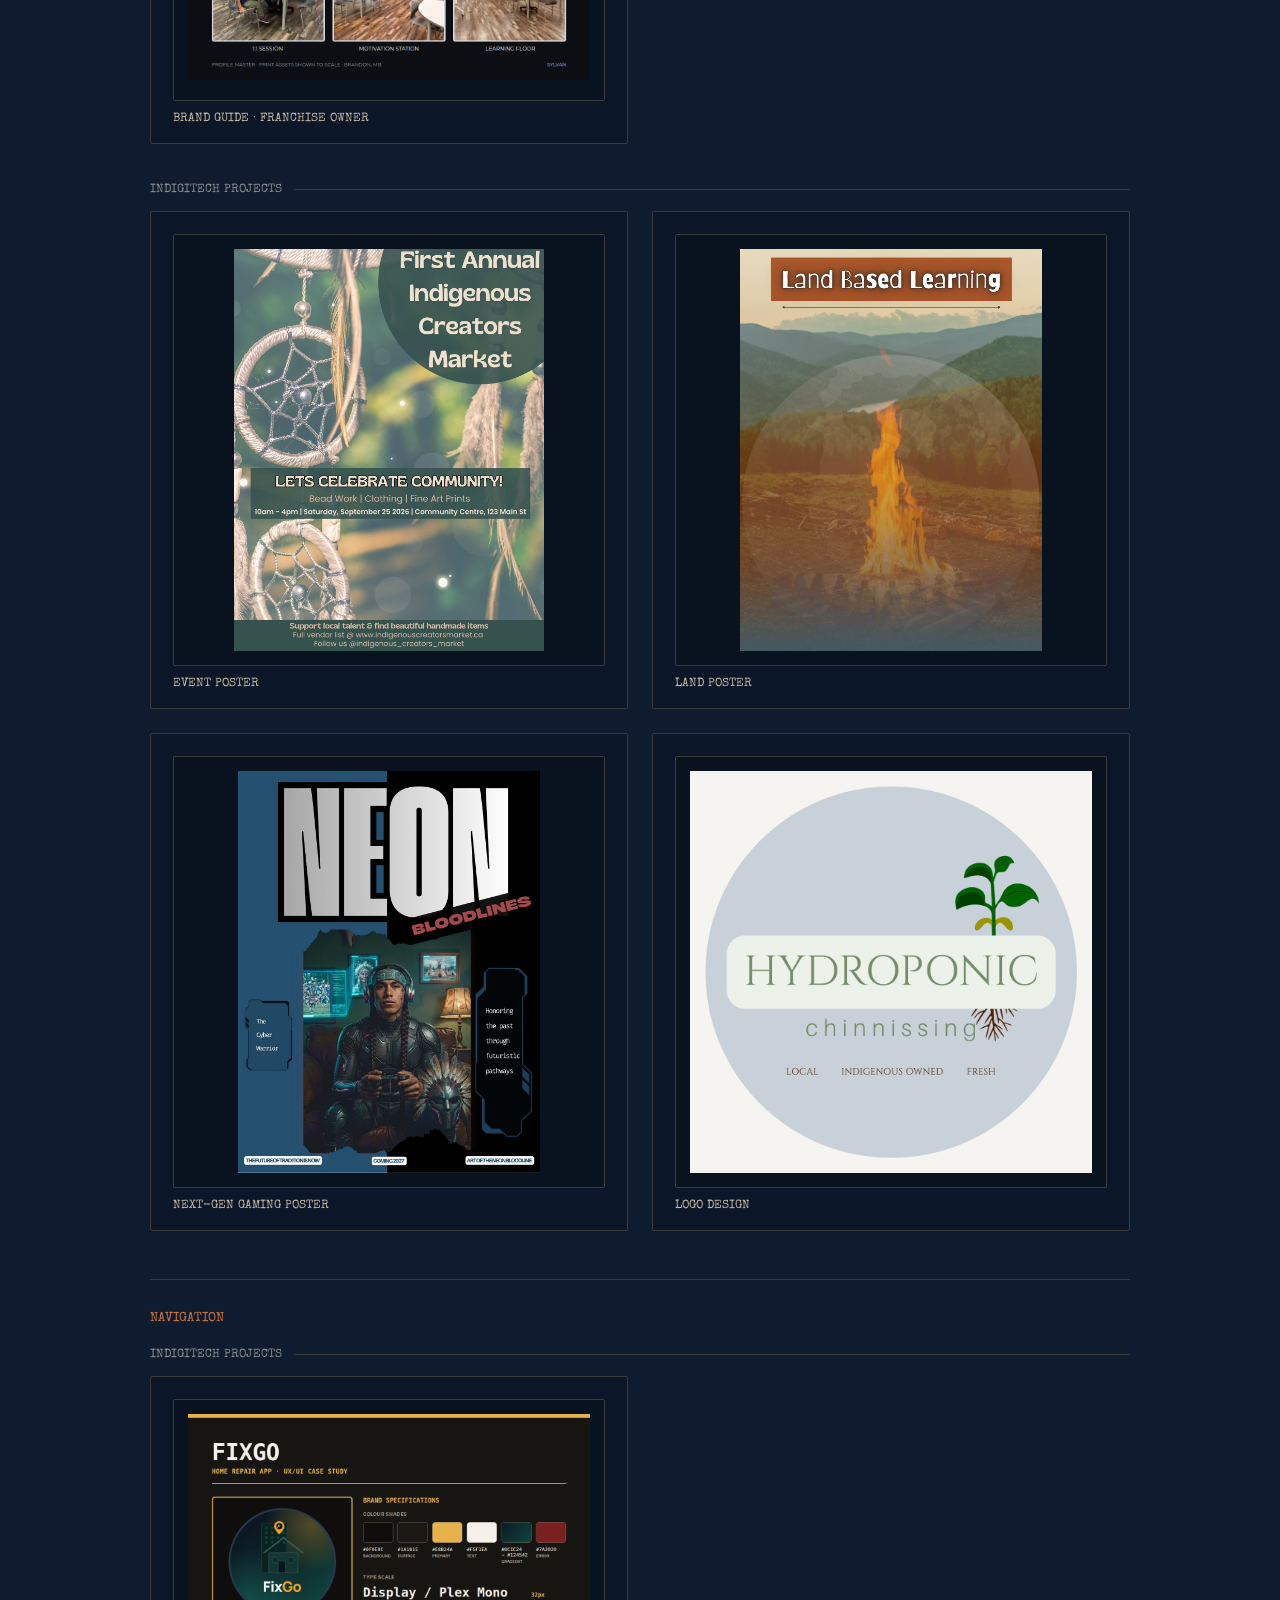
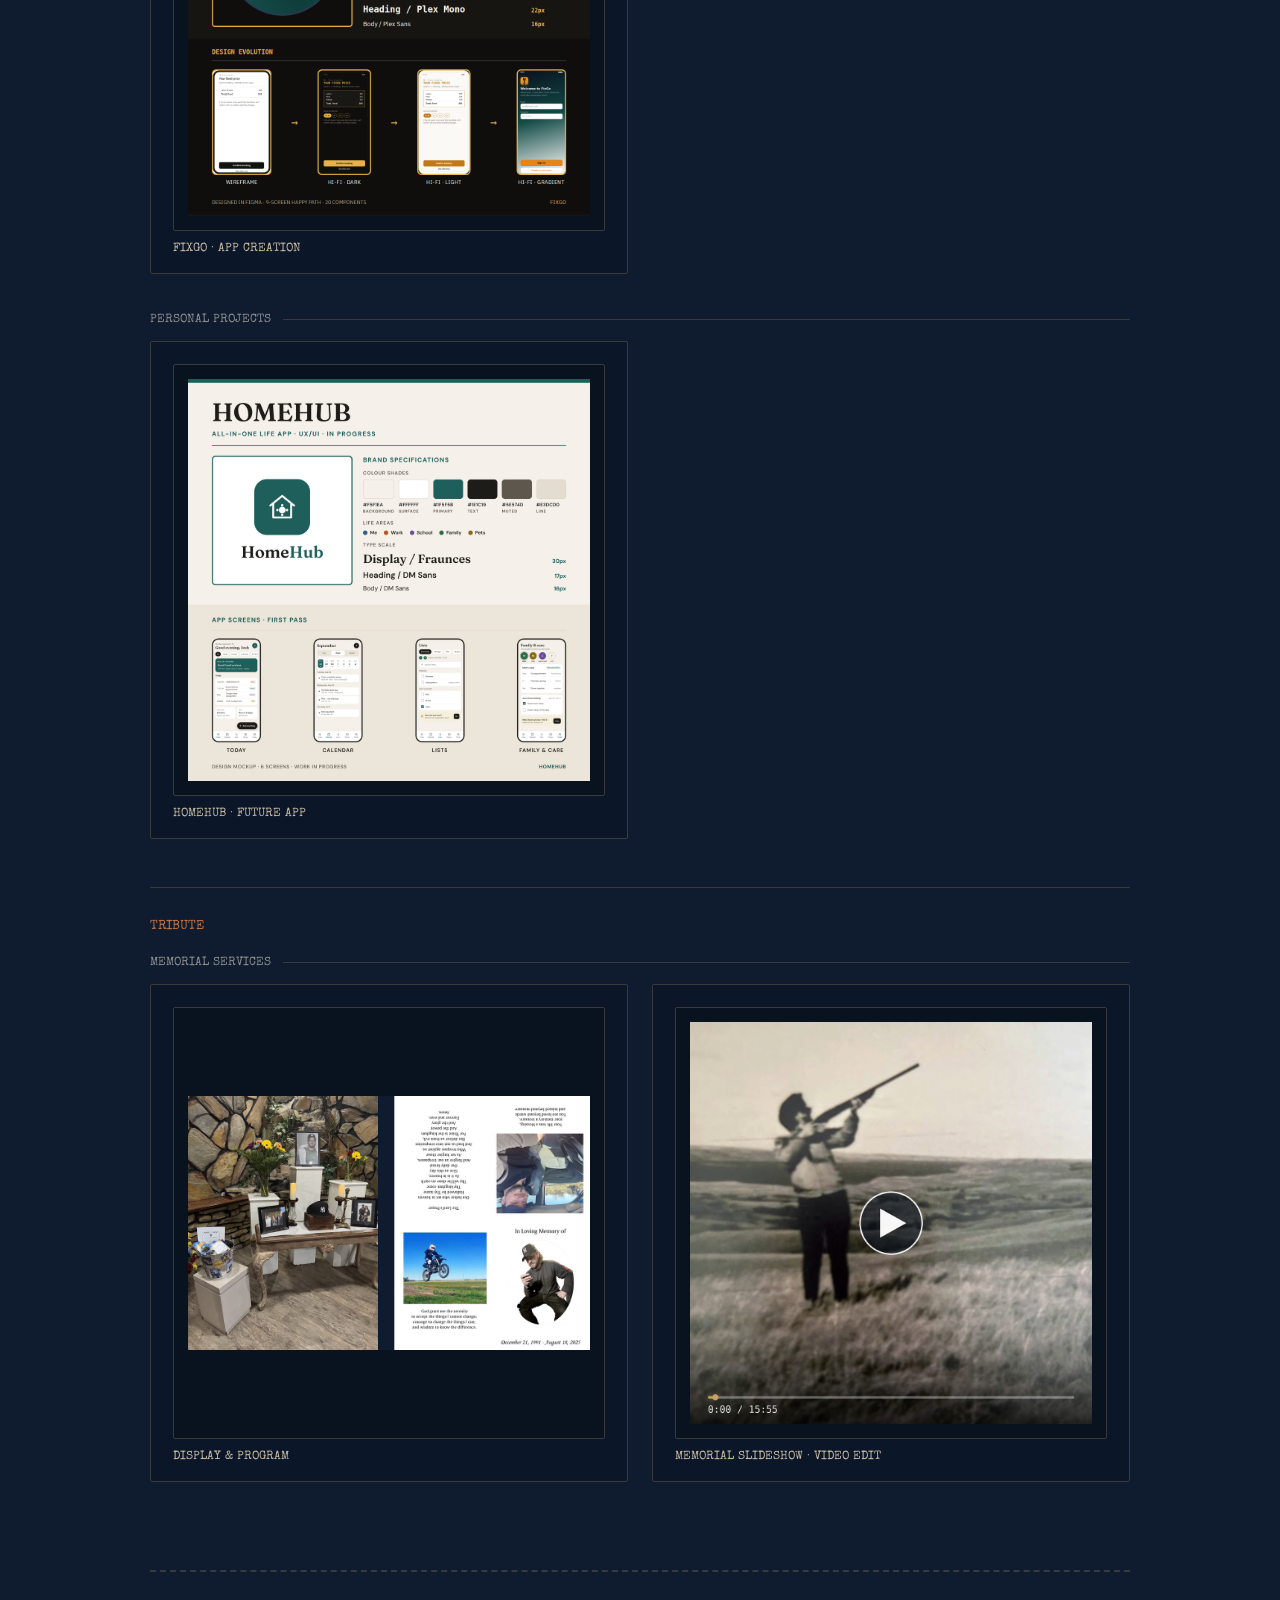
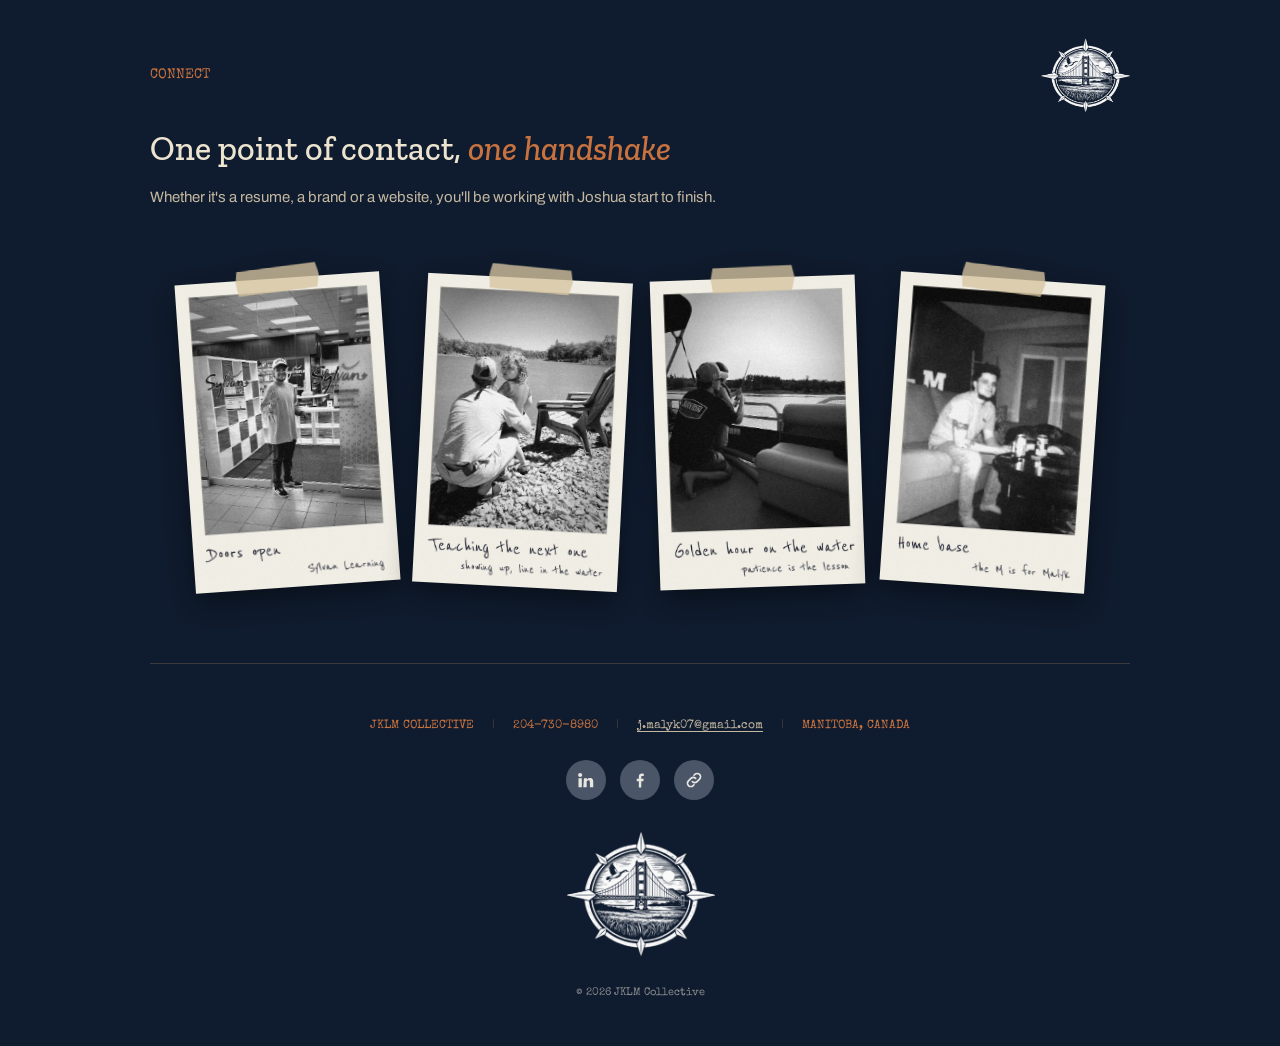
==== commit 36c99985: "Rustic theme for collection page; smaller story polaroids Co-Authored-By: Claude Opus 5.5 <noreply@a" ====
--- a/index.html
+++ b/index.html
@@ -13,7 +13,7 @@
     --gold:#c8733f;         /* rust (replaces gold) */
     --gold-soft:#d9a27a;
     --line:#3a3a3c;
-    --panel:#0b1526;
+    --panel:rgba(11,21,38,.72);
     --tape:rgba(214,196,160,.78);
 
     --font-display:'Zilla Slab',ui-serif,Georgia,serif;
@@ -225,8 +225,8 @@
   .letter-row{display:grid;grid-template-columns:1fr auto;gap:10px 22px;align-items:start;}
   .letter-text{display:flex;flex-direction:column;gap:10px;min-width:0;}
   .letters{gap:40px 48px;padding:40px 32px 36px;border-style:dashed;}
-  .letters .snap.snap-sm{width:128px;margin-top:4px;}
-  .letters .snap-sm::before{width:58px;height:20px;top:-9px;}
+  .letters .snap.snap-sm{width:100px;margin-top:4px;}
+  .letters .snap-sm::before{width:46px;height:16px;top:-8px;}
   .snap-empty{aspect-ratio:600/905;background:#ece6d6;display:flex;align-items:center;justify-content:center;}
   .snap-empty span{font-family:var(--font-mono);font-size:12px;color:#8b8370;text-align:center;line-height:1.5;border:1.5px dashed #c7bea8;padding:14px 12px;}
   .letter-top{display:flex;gap:14px;align-items:baseline;}
@@ -656,7 +656,7 @@
     .client-pair > .client-block:last-child:nth-child(odd){width:100%;}
     .snaps{gap:26px 18px;}
     .letter-row{grid-template-columns:1fr;}
-    .letters .snap.snap-sm{width:150px;margin:14px 0 6px 44px;}
+    .letters .snap.snap-sm{width:116px;margin:14px 0 6px 44px;}
     .snap{width:calc(50% - 12px);max-width:220px;}
   }
   @media (max-width:640px){
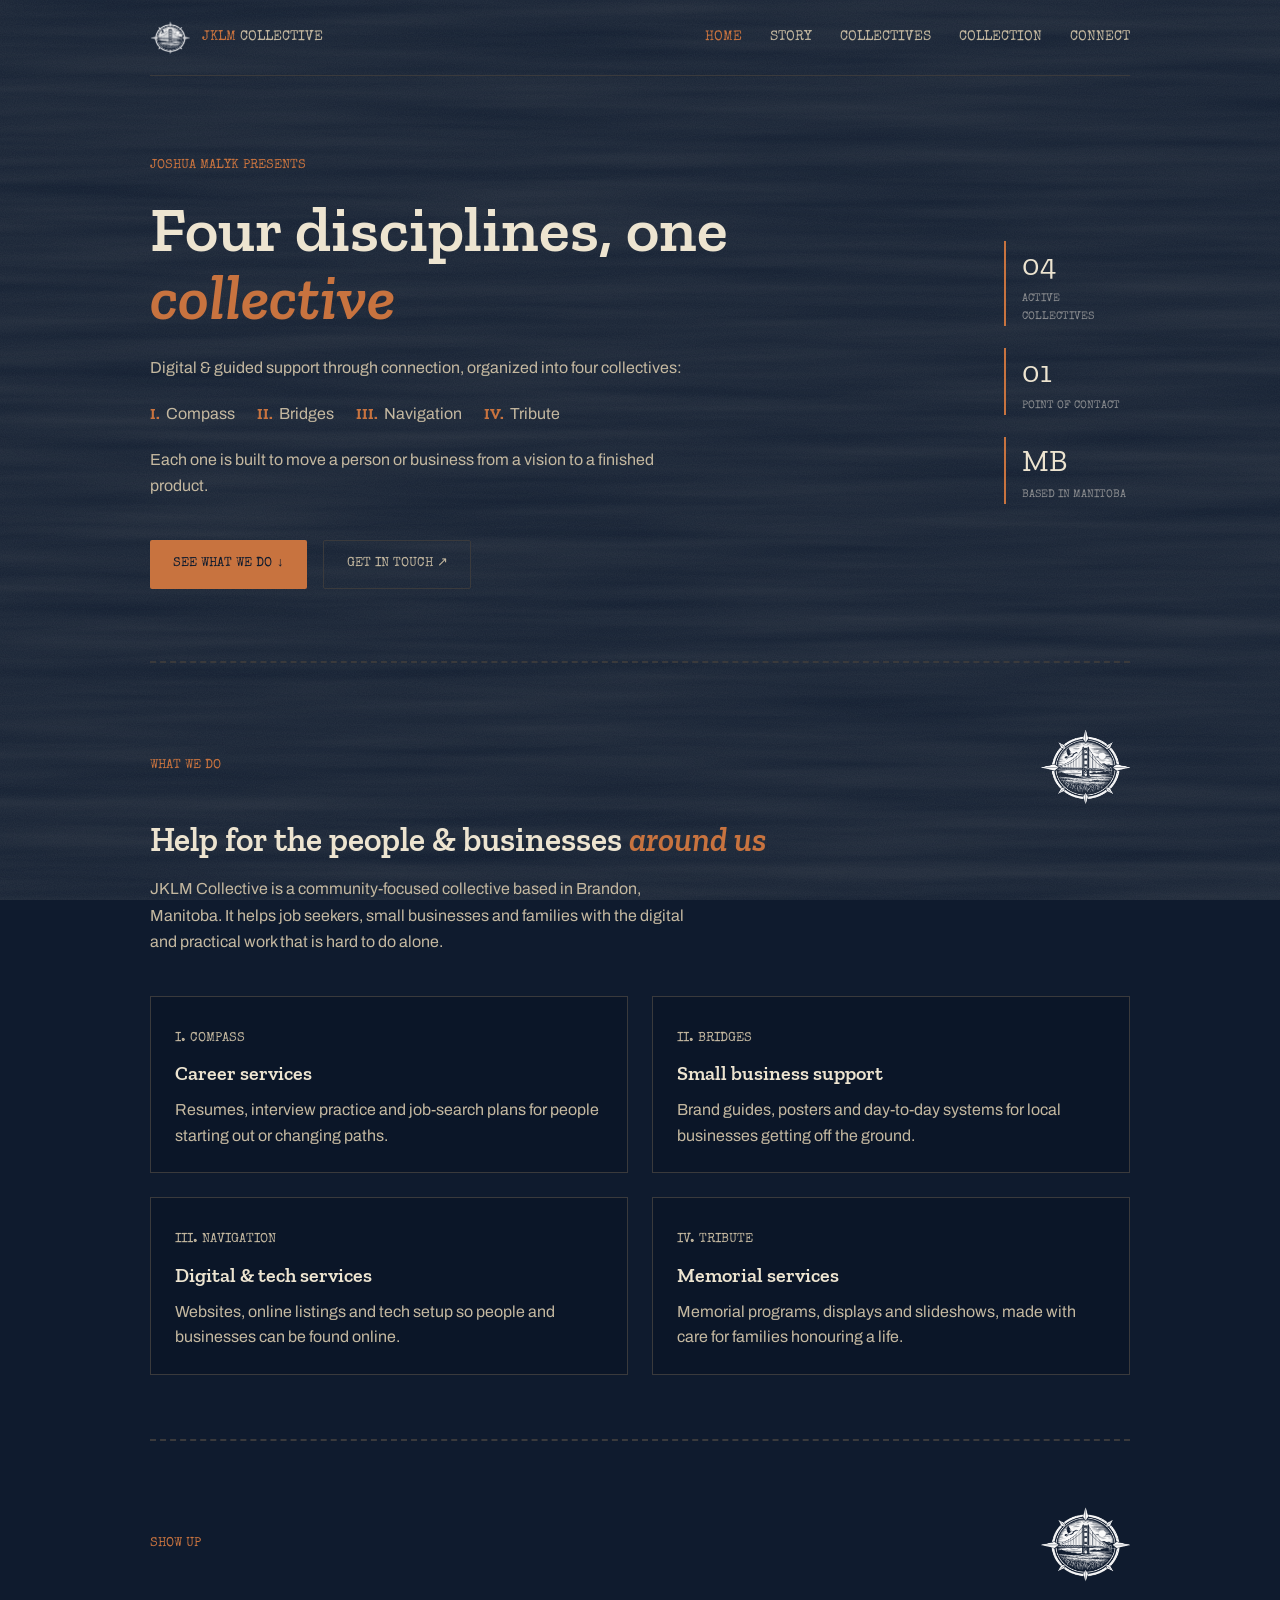
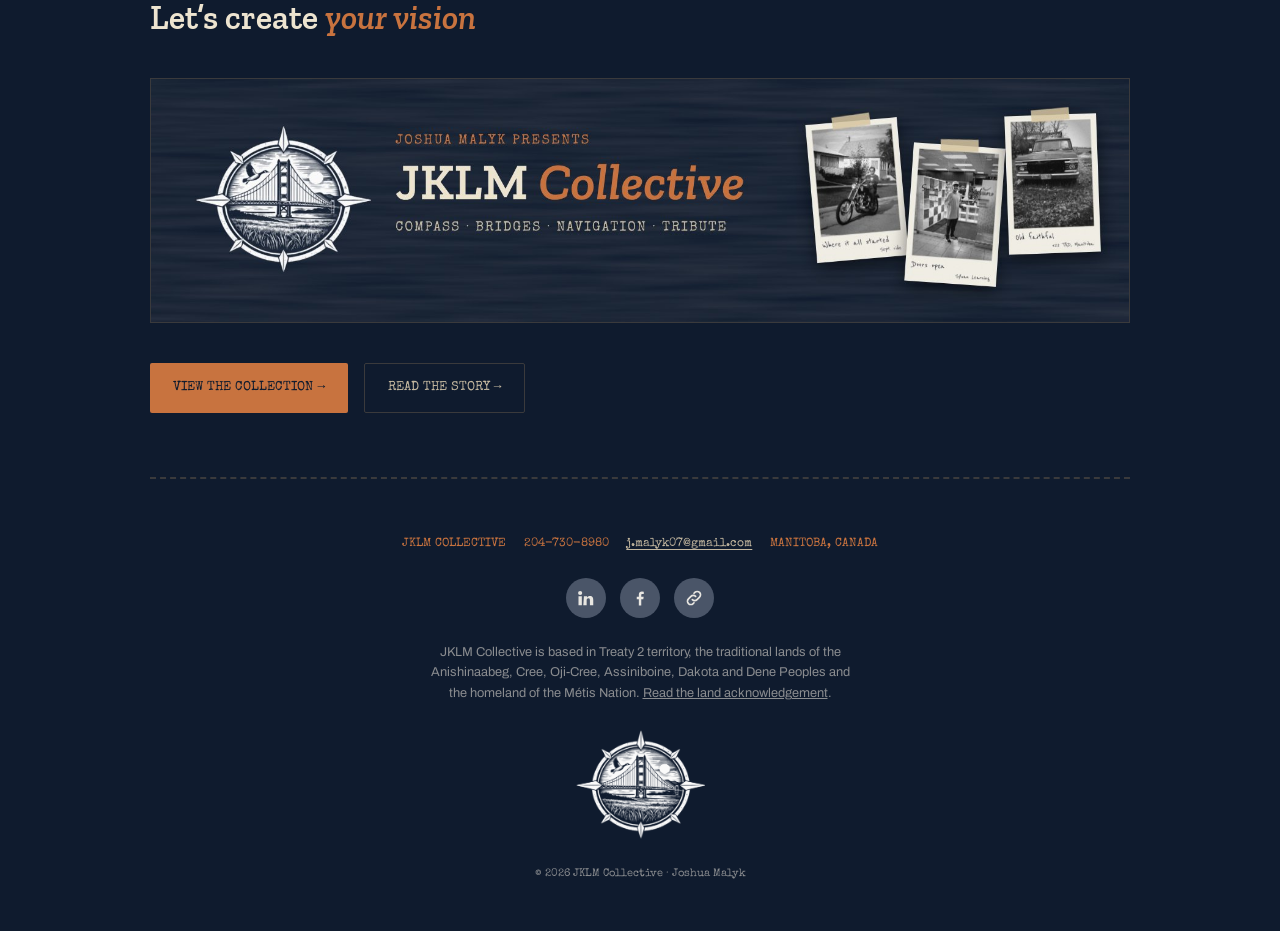
==== commit d9d974f8: "Restructure site for capstone: 5 pages, shared css/styles.css, images folder, land acknowledgement C" ====
--- a/index.html
+++ b/index.html
@@ -1,1026 +1,132 @@
-<!doctype html><html><head><meta charset=utf8><meta name=viewport content="width=device-width,initial-scale=1,viewport-fit=cover"><style>:root{color-scheme:light;box-sizing:border-box;padding-top:env(safe-area-inset-top,0px);padding-bottom:env(safe-area-inset-bottom,0px)}html{scroll-padding-top:env(safe-area-inset-top,0px)}body{margin:0;padding:0;font:14px -apple-system,BlinkMacSystemFont,sans-serif;background:#faf9f5;color:#141413}img{max-width:100%}[hidden]:not([hidden=until-found i]){display:none!important}</style></head><body>
-<title>JKLM Collective</title>
-<link rel="preconnect" href="https://fonts.googleapis.com">
-<link rel="preconnect" href="https://fonts.gstatic.com" crossorigin>
-<link href="https://fonts.googleapis.com/css2?family=Zilla+Slab:ital,wght@0,500;0,600;0,700;1,500;1,600&family=Archivo:wght@400;500;600;700&family=Special+Elite&display=swap" rel="stylesheet">
-<style>
-  :root{
-    --ink:#0f1b2e;
-    --paper:#ede4d0;        /* aged cream */
-    --paper-dim:#c4b8a0;    /* faded kraft */
-    --grey:#8a8c8f;         /* weathered tin */
-    --hair:#3a3a3c;         /* barn-board seam */
-    --gold:#c8733f;         /* rust (replaces gold) */
-    --gold-soft:#d9a27a;
-    --line:#3a3a3c;
-    --panel:rgba(11,21,38,.72);
-    --tape:rgba(214,196,160,.78);
-
-    --font-display:'Zilla Slab',ui-serif,Georgia,serif;
-    --font-body:'Archivo',ui-sans-serif,system-ui,sans-serif;
-    --font-mono:'Special Elite','Courier New',ui-monospace,monospace;
-  }
-
-  *{box-sizing:border-box;}
-  
-  html{color-scheme:dark;}
-  body{
-    margin:0;
-    background:var(--ink);
-    color:var(--paper);
-    font-family:var(--font-body);
-    padding:0 24px;
-    -webkit-font-smoothing:antialiased;
-  }
-  :root{--wood:url("data:image/svg+xml,%3Csvg xmlns='http://www.w3.org/2000/svg' width='220' height='220'%3E%3Cfilter id='n'%3E%3CfeTurbulence type='fractalNoise' baseFrequency='.9' numOctaves='2' stitchTiles='stitch'/%3E%3CfeColorMatrix values='0 0 0 0 1 0 0 0 0 1 0 0 0 0 1 0 0 0 .06 0'/%3E%3C/filter%3E%3Crect width='100%25' height='100%25' filter='url(%23n)'/%3E%3C/svg%3E"),url("data:image/svg+xml,%3Csvg xmlns='http://www.w3.org/2000/svg' width='1000' height='600'%3E%3Cfilter id='g'%3E%3CfeTurbulence type='fractalNoise' baseFrequency='0.004 0.09' numOctaves='3' seed='4' stitchTiles='stitch'/%3E%3CfeColorMatrix values='0 0 0 0 .85 0 0 0 0 .75 0 0 0 0 .6 0 0 0 .1 0'/%3E%3C/filter%3E%3Crect width='100%25' height='100%25' filter='url(%23g)'/%3E%3C/svg%3E");}
-  body,.nav{background-color:var(--ink);background-image:var(--wood);background-attachment:fixed;background-size:220px 220px,cover;}
-  a{color:inherit;}
-  ::selection{background:var(--gold);color:var(--ink);}
-  svg{display:block;max-width:100%;}
-
-  .wrap{max-width:980px;margin:0 auto;}
-
-  /* ---------- nav ---------- */
-  .nav{
-    display:flex;
-    align-items:center;
-    padding-block:28px;
-    border-bottom:1px solid var(--hair);
-    position:sticky;
-    top:0;
-    background-color:var(--ink);background-image:var(--wood);background-attachment:fixed;background-size:220px 220px,cover;
-    z-index:10;
-  }
-  .nav-spacer{display:none;}
-  .nav-mark{
-    flex:none;
-    white-space:nowrap;
-    font-family:var(--font-mono);
-    font-size:13px;
-    letter-spacing:normal;
-    color:var(--paper-dim);
-  }
-  .nav-mark b{color:var(--gold);font-weight:500;}
-  .nav-links{
-    display:flex;
-    gap:28px;
-    list-style:none;
-    margin:0 0 0 auto;
-    padding:0;
-    font-family:var(--font-mono);
-    font-size:12px;
-    letter-spacing:normal;
-    text-transform:uppercase;
-  }
-  .nav-links a{text-decoration:none;color:var(--paper-dim);}
-  .nav-links a:hover{color:var(--gold);}
-  .nav-links li:first-child a{color:var(--paper);}
-  .nav-mark,.nav-links{font-size:13.5px;}
-
-  /* ---------- hero ---------- */
-  .hero{
-    display:flex;
-    align-items:center;
-    justify-content:space-between;
-    gap:48px;
-    padding-block:80px 72px;
-  }
-  .hero-copy{flex:1 1 auto;min-width:0;}
-  @media (min-width:761px){
-    .hero{align-items:flex-start;}
-    .hero-lede{max-width:none;white-space:nowrap;}
-    .hero-stats-wrap{flex:none;padding-top:calc(19.5px + 1.575 * clamp(38px,5.6vw,64px));}
-  }
-  .hero-stats-wrap{flex:1;display:flex;align-items:center;justify-content:flex-end;min-width:0;}
-  .hero .about-stats{flex:none;gap:26px;}
-  .badge{
-    flex:none;
-    width:380px;
-    max-width:44vw;
-    aspect-ratio:1400/896;
-    height:auto;
-    object-fit:cover;
-    border:1px solid var(--hair);
-    border-radius:1px;
-  }
-  .eyebrow{
-    font-family:var(--font-mono);
-    font-size:12px;
-    letter-spacing:normal;
-    text-transform:uppercase;
-    color:var(--gold);
-    margin:0 0 22px;
-    display:flex;
-    align-items:center;
-    gap:10px;
-  }
-  .eyebrow::before{
-    content:"";
-    width:22px;height:1px;
-    background:var(--gold);
-    display:inline-block;
-  }
-  .eyebrow::before{display:none;}
-  h1{
-    font-family:var(--font-display);
-    font-weight:600;
-    font-size:clamp(38px,5.6vw,64px);
-    line-height:1.05;
-    letter-spacing:-.01em;
-    margin:0 0 26px;
-    max-width:none;
-    color:var(--paper);
-  }
-  h1 em{font-style:italic;color:var(--gold);}
-  .hero-lede{
-    font-size:clamp(16px,1.6vw,18px);
-    line-height:1.6;
-    color:var(--paper-dim);
-    max-width:48ch;
-    margin:0 0 36px;
-  }
-  .hero-numbered{
-    display:flex;
-    flex-wrap:wrap;
-    gap:10px 22px;
-    margin:0 0 20px;
-  }
-  .hero-numbered span{
-    font-size:14px;
-    color:var(--paper-dim);
-  }
-  .hero-numbered b{color:var(--gold);font-family:var(--font-display);font-weight:600;font-size:15px;margin-right:6px;letter-spacing:.02em;}
-  .hero-cta{display:flex;gap:16px;flex-wrap:wrap;margin-top:64px;}
-  .btn{
-    font-family:var(--font-mono);
-    font-size:12px;
-    letter-spacing:normal;
-    text-transform:uppercase;
-    text-decoration:none;
-    padding:14px 22px;
-    border-radius:2px;
-    display:inline-flex;
-    align-items:center;
-    gap:8px;
-    border:1px solid transparent;
-    cursor:pointer;
-    background:none;
-  }
-  .btn-primary{background:var(--gold);color:var(--ink);}
-  .btn-ghost{border:1px solid var(--hair);color:var(--paper-dim);}
-  .btn-ghost:hover{border-color:var(--gold);color:var(--gold);}
-
-  /* ---------- collective story ---------- */
-  .story-top{
-    display:flex;
-    align-items:center;
-    gap:48px;
-  }
-  .story-top-copy{flex:0 1 560px;min-width:0;}
-  .story-top .eyebrow{font-size:14px;letter-spacing:normal;font-weight:500;}
-  .story-badge-wrap{flex:1;display:flex;justify-content:flex-end;min-width:0;}
-  .story h3{
-    font-family:var(--font-display);
-    font-weight:500;
-    font-size:clamp(22px,3.6vw,34px);
-    margin:14px 0 16px;
-    color:var(--paper);
-    white-space:nowrap;
-  }
-  .gold-em{font-style:italic;color:var(--gold);}
-  .section-sub{
-    text-wrap:balance;
-    font-family:var(--font-display);
-    font-weight:500;
-    font-size:clamp(22px,3.6vw,34px);
-    margin:14px 0 0;
-    color:var(--paper);
-  }
-  .story-badge{
-    display:flex;
-    align-items:center;
-    justify-content:center;
-    flex:none;
-    width:90px;
-  }
-  .story-badge svg,.story-badge img{width:100%;height:auto;display:block;}
-  .story-badge img,.title-badge img,.footer-emblem{mix-blend-mode:lighten;}
-  .story-lede{
-    color:var(--paper-dim);
-    line-height:1.65;
-    font-size:15px;
-    margin:0 0 40px;
-    max-width:none;
-  }
-  .about-copy{margin-top:36px;}
-  .about-copy p{line-height:1.7;color:var(--paper-dim);font-size:14.5px;margin:0;max-width:none;}
-  .about-copy p + p{margin-top:14px;}
-  .letters{
-    display:grid;
-    grid-template-columns:1fr 1fr;
-    gap:28px 48px;
-    border:1px solid var(--paper-dim);
-    padding:32px;
-  }
-  .letter-row{display:grid;grid-template-columns:1fr auto;gap:10px 22px;align-items:start;}
-  .letter-text{display:flex;flex-direction:column;gap:10px;min-width:0;}
-  .letters{gap:40px 48px;padding:40px 32px 36px;border-style:dashed;}
-  .letters .snap.snap-sm{width:100px;margin-top:4px;}
-  .letters .snap-sm::before{width:46px;height:16px;top:-8px;}
-  .snap-empty{aspect-ratio:600/905;background:#ece6d6;display:flex;align-items:center;justify-content:center;}
-  .snap-empty span{font-family:var(--font-mono);font-size:12px;color:#8b8370;text-align:center;line-height:1.5;border:1.5px dashed #c7bea8;padding:14px 12px;}
-  .letter-top{display:flex;gap:14px;align-items:baseline;}
-  .letter-mark{
-    font-family:var(--font-mono);
-    font-weight:500;
-    font-size:32px;
-    line-height:1;
-    color:var(--gold);
-    flex:none;
-    width:30px;
-    display:inline-block;
-  }
-  .letter-name{
-    font-family:var(--font-display);
-    font-weight:500;
-    font-size:19px;
-    color:var(--paper);
-  }
-  .letter-desc{color:var(--paper-dim);font-size:14.5px;line-height:1.55;margin:0;padding-left:44px;}
-
-  /* ---------- section heads ---------- */
-  .section{padding-block:64px;border-top:2px dashed var(--hair);}
-  .section-head{
-    display:flex;
-    align-items:center;
-    gap:48px;
-    margin-bottom:44px;
-  }
-  .section-head h2{
-    flex:0 1 560px;
-    min-width:0;
-    font-family:var(--font-mono);
-    font-weight:500;
-    font-size:14px;
-    letter-spacing:normal;
-    text-transform:uppercase;
-    margin:0;
-    color:var(--gold);
-  }
-  .title-badge-wrap{
-    flex:1;
-    display:flex;
-    justify-content:flex-end;
-    min-width:0;
-  }
-  .title-badge{width:90px; flex:none; display:flex; align-items:center; justify-content:center;}
-  .title-badge img{width:100%;height:100%;object-fit:contain;}
-  .section-head .count{
-    font-family:var(--font-mono);
-    font-size:12px;
-    letter-spacing:normal;
-    color:var(--grey);
-    white-space:nowrap;
-  }
-  .section-lede{
-    color:var(--paper-dim);
-    line-height:1.6;
-    white-space:nowrap;
-    margin:-28px 0 40px;
-    font-size:15px;
-  }
-
-  /* ---------- collectives index ---------- */
-  #collectives{padding-bottom:28px;}
-  .index{display:flex;flex-direction:column;}
-  .entry{
-    display:grid;
-    grid-template-columns:34px 1fr auto;
-    gap:24px;
-    align-items:start;
-    padding-block:28px;
-    border-top:1px solid var(--hair);
-    text-decoration:none;
-    color:inherit;
-  }
-  .entry:hover .entry-name{color:var(--gold);}
-  .entry:hover .icon{color:var(--gold);}
-  .entry:hover .entry-arrow{transform:translate(3px,-3px);opacity:1;color:var(--gold);}
-
-  .bearing{
-    font-family:var(--font-mono);
-    font-size:13px;
-    color:var(--grey);
-    padding-top:8px;
-    font-variant-numeric:tabular-nums;
-  }
-  .icon{
-    width:36px;height:36px;
-    color:var(--paper-dim);
-    padding-top:2px;
-    transition:color .15s ease;
-  }
-  .entry-body{min-width:0;}
-  .entry-top{
-    display:flex;
-    align-items:baseline;
-    gap:12px;
-    margin-bottom:10px;
-    flex-wrap:wrap;
-  }
-  .entry-name{
-    font-family:var(--font-display);
-    font-size:clamp(22px,2.6vw,28px);
-    font-weight:500;
-    transition:color .15s ease;
-  }
-  .entry-role{
-    font-family:var(--font-mono);
-    font-size:11px;
-    letter-spacing:normal;
-    text-transform:uppercase;
-    color:var(--gold);
-  }
-  .entry-desc{
-    color:var(--paper-dim);
-    line-height:1.6;
-    max-width:54ch;
-    font-size:15px;
-  }
-  .entry-arrow{
-    font-family:var(--font-mono);
-    font-size:20px;
-    color:var(--grey);
-    padding-top:8px;
-    opacity:.6;
-    transition:transform .15s ease,opacity .15s ease,color .15s ease;
-  }
-
-  /* ---------- JKLM Collection ---------- */
-  .collection-intro{
-    display:flex;
-    gap:40px;
-    align-items:center;
-    margin-bottom:56px;
-    border:1px solid var(--hair);
-    background:var(--panel);
-    padding:20px;
-    border-radius:2px;
-  }
-  .collection-intro img{
-    width:300px;
-    flex:none;
-    display:block;
-    border-radius:1px;
-  }
-  .collection-intro-copy{
-    padding:8px 16px 8px 0;
-  }
-  .collection-intro-copy .eyebrow{margin-bottom:14px;}
-  .collection-intro-copy h3{
-    font-family:var(--font-display);
-    font-weight:500;
-    font-size:22px;
-    margin:0 0 10px;
-    color:var(--paper);
-  }
-  .collection-intro-copy p{
-    color:var(--paper-dim);
-    line-height:1.65;
-    font-size:14.5px;
-    margin:0;
-    max-width:50ch;
-  }
-
-  .client-block{
-    border:1px solid var(--hair);
-    background:var(--panel);
-    padding:22px 24px 20px;
-    margin:0 auto 24px;
-    width:fit-content;
-    max-width:100%;
-    border-radius:2px;
-  }
-  .client-pair{display:grid;grid-template-columns:1fr 1fr;gap:24px;margin-bottom:24px;}
-  .client-pair .client-block{width:auto;margin:0;}
-  .client-pair .asset-tall img{width:100%;}
-  .client-pair > .client-block:last-child:nth-child(odd){grid-column:1 / -1;justify-self:center;width:calc(50% - 12px);}
-  /* uniform collection cards */
-  .client-pair .client-block{display:flex;flex-direction:column;padding:22px 22px 18px;}
-  .client-pair .client-head{min-height:52px;align-items:flex-start;margin-bottom:14px;}
-  .client-pair .client-name{font-size:20px;line-height:1.2;}
-  .client-pair .client-assets,.client-pair .asset-tall{width:100%;flex:1;}
-  .client-pair .asset-tall{gap:12px;}
-  .client-pair .asset-tall img{width:100%;max-width:none;aspect-ratio:1/1;height:auto;object-fit:contain;background:#09121f;border:1px solid var(--hair);border-radius:2px;padding:14px;box-sizing:border-box;}
-  .client-pair .asset-label{display:block;text-align:left;font-size:12px;letter-spacing:normal;color:var(--paper-dim);}
-  .group-title{font-family:var(--font-mono);font-weight:500;font-size:11.5px;letter-spacing:normal;text-transform:uppercase;color:var(--grey);margin:8px 0 16px;display:flex;align-items:center;gap:12px;}
-  .group-title::after{content:"";flex:1;height:1px;background:var(--hair);}
-  .client-pair + .group-title{margin-top:40px;}
-  .client-pair.pair-left > .client-block:last-child:nth-child(odd){grid-column:auto;justify-self:stretch;width:auto;}
-  .client-pair:has(.tall-piece){align-items:start;}
-  .client-pair .tall-piece .asset-tall img{aspect-ratio:1080/1465;}
-  .client-head{
-    display:flex;
-    align-items:center;
-    gap:18px;
-    margin-bottom:16px;
-  }
-  .client-logo{
-    width:64px;height:64px;
-    border-radius:50%;
-    object-fit:cover;
-    flex:none;
-    border:1px solid var(--hair);
-  }
-  .client-name{
-    font-family:var(--font-display);
-    font-size:22px;
-    font-weight:500;
-    color:var(--paper);
-    margin:0 0 4px;
-  }
-  .client-tag{
-    font-family:var(--font-mono);
-    font-size:11px;
-    letter-spacing:normal;
-    text-transform:uppercase;
-    color:var(--gold);
-  }
-  .client-assets{
-    display:grid;
-    grid-template-columns:repeat(3,1fr);
-    gap:18px;
-  }
-  .asset{
-    display:flex;
-    flex-direction:column;
-    gap:10px;
-  }
-  .asset img{
-    width:100%;
-    height:150px;
-    object-fit:cover;
-    border:1px solid var(--hair);
-    border-radius:1px;
-    background:#fff;
-  }
-  .asset-tall{grid-column:1 / -1;}
-  .asset-tall img{
-    width:480px;
-    max-width:100%;
-    height:auto;
-    object-fit:contain;
-    background:none;
-    display:block;
-  }
-  .client-assets.assets-centered{
-    display:flex;
-    flex-direction:column;
-    align-items:center;
-  }
-  .assets-centered .asset{width:150px;align-items:center;}
-  .assets-centered .asset-tall{width:100%;align-items:stretch;}
-  .app-strip{
-    display:flex;
-    gap:14px;
-    overflow-x:auto;
-    width:100%;
-    padding-bottom:6px;
-  }
-  .app-strip .screen{flex:none; width:190px; display:flex; flex-direction:column; gap:8px;}
-  .app-strip .screen img{
-    width:100%;
-    height:auto;
-    border:1px solid var(--hair);
-    border-radius:8px;
-    background:#111;
-  }
-  .app-strip .screen .asset-label{text-align:center;}
-  .asset-row{display:flex;gap:18px;justify-content:center;flex-wrap:wrap;}
-  .assets-centered .asset-row{width:100%;}
-  .assets-centered .asset-row .asset{width:150px;}
-  .asset-label{
-    font-family:var(--font-mono);
-    font-size:10.5px;
-    letter-spacing:normal;
-    text-transform:uppercase;
-    color:var(--grey);
-  }
-
-  .collective-group{margin-top:48px;}
-  .collective-group:first-of-type{margin-top:0;}
-  .collective-title{
-    font-family:var(--font-mono);
-    font-weight:500;
-    font-size:13px;
-    letter-spacing:normal;
-    text-transform:uppercase;
-    color:var(--gold);
-    margin:0 0 24px;
-    padding-top:32px;
-    border-top:1px solid var(--hair);
-  }
-  .collective-group:first-of-type .collective-title{border-top:none;padding-top:0;}
-
-  .pending-row{
-    display:grid;
-    grid-template-columns:repeat(3,1fr);
-    gap:20px;
-    margin-top:12px;
-  }
-  .pending-box{
-    border:1px dashed var(--hair);
-    padding:26px 22px;
-    text-align:left;
-  }
-  .pending-top{
-    display:flex;
-    align-items:center;
-    gap:14px;
-    margin-bottom:12px;
-  }
-  .pending-box .icon{width:22px;height:22px;}
-  .pending-name{
-    font-family:var(--font-display);
-    font-size:18px;
-    color:var(--paper);
-  }
-  .pending-note{
-    font-family:var(--font-mono);
-    font-size:11px;
-    letter-spacing:normal;
-    color:var(--grey);
-  }
-
-
-  /* ---------- snapshots (polaroids) ---------- */
-  .snaps{
-    display:flex;flex-wrap:wrap;justify-content:center;gap:34px 30px;
-    padding:28px 8px 12px;
-  }
-  .snap{
-    position:relative;margin:0;width:205px;flex:none;
-    transform:rotate(var(--r,0deg));
-    transition:transform .25s ease;
-    filter:drop-shadow(0 10px 14px rgba(0,0,0,.45));
-  }
-  .snap:hover{transform:rotate(0deg) scale(1.06);z-index:2;}
-  .snap img{width:100%;height:auto;display:block;}
-  .snap::before{               /* masking tape */
-    content:"";position:absolute;top:-12px;left:50%;width:84px;height:26px;
-    transform:translateX(-50%) rotate(var(--t,-3deg));
-    background:var(--tape);
-    clip-path:polygon(3% 0,97% 4%,100% 50%,96% 100%,2% 96%,0 45%);
-    z-index:1;
-  }
-  .snap-note{
-    text-align:center;margin:26px 0 0;
-    font-family:var(--font-mono);font-size:12.5px;color:var(--grey);
-  }
-
-  /* ---------- about strip ---------- */
-  .about{
-    display:grid;
-    grid-template-columns:1.1fr 1fr;
-    gap:56px;
-    align-items:start;
-  }
-  .about p{line-height:1.7;color:var(--paper-dim);max-width:50ch;}
-  .about p + p{margin-top:16px;}
-  .about-stats{display:flex;flex-direction:column;gap:22px;}
-  .stat{border-left:2px solid var(--gold);padding-left:16px;}
-  .stat-num{
-    font-family:var(--font-display);
-    font-size:30px;
-    color:var(--paper);
-    display:block;
-  }
-  .stat-label{
-    font-family:var(--font-mono);
-    font-size:11px;
-    letter-spacing:normal;
-    text-transform:uppercase;
-    color:var(--grey);
-  }
-
-  /* ---------- footer ---------- */
-  footer{
-    border-top:1px solid var(--hair);
-    padding-block:56px 48px;
-    display:flex;
-    flex-direction:column;
-    align-items:center;
-    text-align:center;
-    gap:28px;
-  }
-  .footer-line{
-    margin:0;
-    font-family:var(--font-mono);
-    font-weight:500;
-    font-size:12px;
-    letter-spacing:normal;
-    text-transform:uppercase;
-    color:var(--gold);
-    display:flex;
-    flex-wrap:wrap;
-    justify-content:center;
-    align-items:center;
-    gap:8px 18px;
-  }
-  .footer-line a{color:var(--gold);text-decoration:none;}
-  .footer-line a:hover{color:var(--paper);}
-  .footer-line .footer-email{text-transform:none;text-decoration:underline;text-underline-offset:3px;color:var(--paper-dim);}
-  .footer-line .sep{color:var(--hair);}
-  .footer-social{display:flex;gap:14px;}
-  .footer-social a{width:40px;height:40px;border-radius:50%;background:#4a5568;color:#e8e6e1;display:flex;align-items:center;justify-content:center;transition:background .15s;}
-  .footer-social a:hover{background:var(--gold);color:var(--ink);}
-  .footer-social svg{width:20px;height:20px;}
-  .footer-emblem{width:150px;height:auto;display:block;}
-  .footer-copy{margin:0;font-family:var(--font-mono);font-size:11px;letter-spacing:normal;color:var(--grey);}
-
-  @media (max-width:760px){
-    body,.nav{background-attachment:scroll;background-size:220px 220px,1000px 600px;}
-    .hero{flex-direction:column;align-items:flex-start;gap:36px;padding-block:56px 48px;}
-    .hero-stats-wrap{align-self:stretch;}
-    .collection-intro{flex-direction:column;}
-    .collection-intro img{width:100%;}
-    .client-assets{grid-template-columns:1fr 1fr;}
-    .pending-row{grid-template-columns:1fr;}
-    .story-grid{grid-template-columns:1fr;gap:28px;}
-    .story h3{white-space:normal;}
-    .story-top{flex-direction:column-reverse;align-items:flex-start;}
-    .story-badge-wrap{padding-left:0;align-self:stretch;justify-content:flex-end;}
-    .story-badge{width:80px;}
-    .letters{grid-template-columns:1fr;}
-    .client-pair{grid-template-columns:1fr;}
-    .client-pair > .client-block:last-child:nth-child(odd){width:100%;}
-    .snaps{gap:26px 18px;}
-    .letter-row{grid-template-columns:1fr;}
-    .letters .snap.snap-sm{width:116px;margin:14px 0 6px 44px;}
-    .snap{width:calc(50% - 12px);max-width:220px;}
-  }
-  @media (max-width:640px){
-    .nav-links{display:none;}
-    .entry{grid-template-columns:30px 26px 1fr;}
-    .entry-arrow{display:none;}
-    .about{grid-template-columns:1fr;}
-    .footer-line .sep{display:none;}
-    .footer-line{flex-direction:column;gap:8px;}
-    .client-assets{grid-template-columns:1fr;}
-    .client-block{padding:24px;}
-  }
-</style>
-
+<!DOCTYPE html>
+<html lang="en">
+<head>
+  <meta charset="utf-8">
+  <meta name="viewport" content="width=device-width, initial-scale=1">
+  <title>JKLM Collective | Career, Small Business, Digital and Memorial Services in Manitoba</title>
+  <meta name="description" content="JKLM Collective is a community-focused collective in Brandon, Manitoba offering career help, small business branding, websites and memorial tributes.">
+  <link rel="icon" href="images/jklm-emblem.png">
+  <!-- Google Fonts: Zilla Slab (headings), Archivo (body), Special Elite (labels) -->
+  <link rel="preconnect" href="https://fonts.googleapis.com">
+  <link rel="preconnect" href="https://fonts.gstatic.com" crossorigin>
+  <link href="https://fonts.googleapis.com/css2?family=Zilla+Slab:ital,wght@0,500;0,600;1,600&amp;family=Archivo:wght@400;500;600&amp;family=Special+Elite&amp;display=swap" rel="stylesheet">
+  <!-- one shared stylesheet for every page -->
+  <link rel="stylesheet" href="css/styles.css">
+</head>
+<body>
 <div class="wrap">
 
-  <nav class="nav">
-    <div class="nav-spacer"></div>
-    <div class="nav-mark"><b>JKLM</b> COLLECTIVE</div>
-    <ul class="nav-links">
-      <li><a href="#about">Story</a></li>
-      <li><a href="#collectives">Collectives</a></li>
-      <li><a href="#collection">Collection</a></li>
-      <li><a href="#connect">Connect</a></li>
-    </ul>
-  </nav>
+  <!-- ===== HEADER (same on every page) ===== -->
+  <header class="site-header">
+    <a class="brand" href="index.html">
+      <img src="images/jklm-emblem.png" alt="" width="40" height="35">
+      <span><b>JKLM</b> COLLECTIVE</span>
+    </a>
+    <nav class="site-nav" aria-label="Main">
+      <ul>
+        <li><a href="index.html" aria-current="page">Home</a></li>
+        <li><a href="about.html">Story</a></li>
+        <li><a href="services.html">Collectives</a></li>
+        <li><a href="collection.html">Collection</a></li>
+        <li><a href="contact.html">Connect</a></li>
+      </ul>
+    </nav>
+  </header>
 
-  <section class="hero">
-    <div class="hero-copy">
-      <p class="eyebrow">Joshua Malyk Presents</p>
-      <h1><span style="white-space:nowrap">Four disciplines,</span><br>one <em>collective</em></h1>
-      <p class="hero-lede" style="margin-bottom:16px;">Digital &amp; guided support through connection, organized into four collectives:</p>
-      <div class="hero-numbered">
-        <span><b>I.</b>Compass</span>
-        <span><b>II.</b>Bridges</span>
-        <span><b>III.</b>Navigation</span>
-        <span><b>IV.</b>Tribute</span>
-      </div>
-      <p class="hero-lede">Each built to move a person or business from a vision to a finished product.</p>
-      <div class="hero-cta">
-        <a class="btn btn-primary" href="#collection">View the collection ↓</a>
-        <a class="btn btn-ghost" href="#connect">Get in touch ↗</a>
-      </div>
-    </div>
+  <!-- ===== MAIN CONTENT ===== -->
+  <main>
 
-    <div class="hero-stats-wrap">
-    <div class="about-stats">
-      <div class="stat">
-        <span class="stat-num">04</span>
-        <span class="stat-label">Active collectives</span>
-      </div>
-      <div class="stat">
-        <span class="stat-num">01</span>
-        <span class="stat-label">Point of contact</span>
-      </div>
-      <div class="stat">
-        <span class="stat-num">MB</span>
-        <span class="stat-label">Based in Manitoba</span>
-      </div>
-    </div>
-    </div>
-  </section>
-
-  <section class="section story" id="about">
-    <div class="story-top">
-      <div class="story-top-copy">
-        <p class="eyebrow" style="margin:0;">The story</p>
-      </div>
-      <div class="story-badge-wrap">
-        <div class="story-badge">
-          <img src="jklm-emblem.png" alt="JKLM Collective compass emblem">
+    <!-- Hero: page title and the four collectives -->
+    <section class="hero" aria-labelledby="page-title">
+      <div class="hero-copy">
+        <p class="eyebrow">Joshua Malyk presents</p>
+        <h1 id="page-title">Four disciplines, one <em>collective</em></h1>
+        <p class="lede">Digital &amp; guided support through connection, organized into four collectives:</p>
+        <ol class="hero-list">
+          <li><b>I.</b>Compass</li>
+          <li><b>II.</b>Bridges</li>
+          <li><b>III.</b>Navigation</li>
+          <li><b>IV.</b>Tribute</li>
+        </ol>
+        <p class="lede">Each one is built to move a person or business from a vision to a finished product.</p>
+        <div class="btn-row">
+          <a class="btn btn-primary" href="#what-we-do">See what we do ↓</a>
+          <a class="btn btn-ghost" href="contact.html">Get in touch ↗</a>
         </div>
       </div>
+      <dl class="stats">
+        <div class="stat"><dt>04</dt><dd>Active collectives</dd></div>
+        <div class="stat"><dt>01</dt><dd>Point of contact</dd></div>
+        <div class="stat"><dt>MB</dt><dd>Based in Manitoba</dd></div>
+      </dl>
+    </section>
+
+    <!-- What we do: one card per collective, each links to the Services page -->
+    <section class="section" aria-labelledby="what-we-do">
+    <div class="section-head">
+      <p class="eyebrow">What we do</p>
+      <img class="badge" src="images/jklm-emblem.png" alt="" width="90" height="79">
     </div>
-    <h3>Four names, one promise: <em class="gold-em">show up</em></h3>
+    <h2 id="what-we-do">Help for the people &amp; businesses <em>around us</em></h2>
+      <p class="lede">JKLM Collective is a community-focused collective based in Brandon, Manitoba. It helps job seekers, small businesses and families with the digital and practical work that is hard to do alone.</p>
+      <div class="card-grid">
+      <a class="card" href="services.html#compass">
+        <p class="eyebrow">I. Compass</p>
+        <h3>Career services</h3>
+        <p>Resumes, interview practice and job-search plans for people starting out or changing paths.</p>
+      </a>
+      <a class="card" href="services.html#bridges">
+        <p class="eyebrow">II. Bridges</p>
+        <h3>Small business support</h3>
+        <p>Brand guides, posters and day-to-day systems for local businesses getting off the ground.</p>
+      </a>
+      <a class="card" href="services.html#navigation">
+        <p class="eyebrow">III. Navigation</p>
+        <h3>Digital &amp; tech services</h3>
+        <p>Websites, online listings and tech setup so people and businesses can be found online.</p>
+      </a>
+      <a class="card" href="services.html#tribute">
+        <p class="eyebrow">IV. Tribute</p>
+        <h3>Memorial services</h3>
+        <p>Memorial programs, displays and slideshows, made with care for families honouring a life.</p>
+      </a>
+      </div>
+    </section>
 
-    <p class="story-lede">The name is the reason, the people are who shape it, & Joshua shows up for the people with the vision.</p>
+    <!-- Banner + call to action -->
+    <section class="section" aria-labelledby="cta">
+    <div class="section-head">
+      <p class="eyebrow">Show up</p>
+      <img class="badge" src="images/jklm-emblem.png" alt="" width="90" height="79">
+    </div>
+    <h2 id="cta">Let&rsquo;s create <em>your vision</em></h2>
+      <img class="banner" src="images/jklm-banner.jpg" alt="JKLM Collective banner: the compass emblem, the words JKLM Collective, and three Polaroid photos of a motorcycle, a storefront and an old truck" width="1600" height="400">
+      <div class="btn-row">
+        <a class="btn btn-primary" href="collection.html">View the collection →</a>
+        <a class="btn btn-ghost" href="about.html">Read the story →</a>
+      </div>
+    </section>
 
-    <div class="letters">
-      <div class="letter-row">
-        <div class="letter-text">
-        <div class="letter-top">
-          <span class="letter-mark">J</span>
-          <span class="letter-name">Joshua</span>
-        </div>
-        <p class="letter-desc">Steady, detail-oriented & invested in turning a vision into a product.</p>
-        </div>
-        <figure class="snap snap-sm" style="--r:3deg;--t:2deg"><img src="polaroid-07-kid-bike.jpg" alt="Polaroid: young Joshua grinning on a kiddie motorcycle ride at the fair, captioned First set of wheels"></figure>
-      </div>
-      <div class="letter-row">
-        <div class="letter-text">
-        <div class="letter-top">
-          <span class="letter-mark">K</span>
-          <span class="letter-name">Kenneth</span>
-        </div>
-        <p class="letter-desc">The hero, the dad who showed up for his friends & family and set the standard for what showing up truly means.</p>
-        </div>
-        <figure class="snap snap-sm" style="--r:-3deg;--t:-2deg"><img src="polaroid-04-motorcycle.jpg" alt="Polaroid: vintage photo of Kenneth on a chopper motorcycle in a residential street, captioned Where it all started"></figure>
-      </div>
-      <div class="letter-row">
-        <div class="letter-text">
-        <div class="letter-top">
-          <span class="letter-mark">L</span>
-          <span class="letter-name">Layne</span>
-        </div>
-        <p class="letter-desc">The namesake, the anchor, the oldest cousin. The constant across generations & chapters. The name has been given again for another generation.</p>
-        </div>
-        <figure class="snap snap-sm" style="--r:-3deg;--t:-3deg"><img src="polaroid-08-layne.jpg" alt="Polaroid: Layne as a young girl smiling and holding baby Joshua, captioned The oldest cousin"></figure>
-      </div>
-      <div class="letter-row">
-        <div class="letter-text">
-        <div class="letter-top">
-          <span class="letter-mark">M</span>
-          <span class="letter-name">Malyk</span>
-        </div>
-        <p class="letter-desc">The Ukrainian-rooted family name that ties it all together.</p>
-        </div>
-        <figure class="snap snap-sm" style="--r:2deg;--t:3deg"><img src="polaroid-06-truck.jpg" alt="Polaroid: old Ford pickup parked on frosty grass by a farmhouse, captioned Old faithful"></figure>
-      </div>
-    </div>
+  </main>
 
-  </section>
-
-  <section class="section" id="collectives">
-    <div class="section-head" style="margin-bottom:0;">
-      <h2>The Collectives</h2>
-      <div class="title-badge-wrap"><div class="title-badge"><img src="jklm-emblem.png" alt="JKLM Collective emblem"></div></div>
-    </div>
-    <h3 class="section-sub">The <em class="gold-em">focus</em> behind each one</h3>
-    <p class="story-lede" style="margin-top:16px;">Each discipline has its own focus, but they all share the same idea: understanding the goal, building the thing & handing it over.</p>
-
-    <div class="index" style="margin-top:44px;">
-      <a class="entry" href="#collection">
-        <svg class="icon" viewBox="0 0 24 24" fill="none" stroke="currentColor" stroke-width="1.3" aria-hidden="true">
-          <circle cx="12" cy="12" r="9.25"/>
-          <line x1="12" y1="2.6" x2="12" y2="4.9"/>
-          <line x1="12" y1="19.1" x2="12" y2="21.4"/>
-          <line x1="2.6" y1="12" x2="4.9" y2="12"/>
-          <line x1="19.1" y1="12" x2="21.4" y2="12"/>
-          <polygon points="12,6.2 13.7,12 10.3,12" fill="currentColor" stroke="none"/>
-          <polygon points="12,17.8 13.7,12 10.3,12" fill="none"/>
-        </svg>
-        <span class="entry-body">
-          <span class="entry-top">
-            <span class="entry-name">Career services</span>
-            <span class="entry-role">Compass</span>
-          </span>
-          <span class="entry-desc">Resumes, interview preparation & job-search strategy for people navigating a career change or a first step in.</span>
-        </span>
-        <span class="entry-arrow">→</span>
-      </a>
-
-      <a class="entry" href="#collection">
-        <svg class="icon" viewBox="0 0 24 24" fill="none" stroke="currentColor" stroke-width="1.3" aria-hidden="true">
-          <path d="M2.3 17.6 Q12 5.6 21.7 17.6"/>
-          <line x1="7.2" y1="10.6" x2="7.2" y2="19"/>
-          <line x1="16.8" y1="10.6" x2="16.8" y2="19"/>
-          <polygon points="7.2,10.6 5.9,9 8.5,9" fill="currentColor" stroke="none"/>
-          <polygon points="16.8,10.6 15.5,9 18.1,9" fill="currentColor" stroke="none"/>
-          <line x1="10.3" y1="14.6" x2="10.3" y2="19" stroke-width="0.9"/>
-          <line x1="13.7" y1="13.6" x2="13.7" y2="19" stroke-width="0.9"/>
-          <line x1="2.3" y1="19" x2="21.7" y2="19"/>
-        </svg>
-        <span class="entry-body">
-          <span class="entry-top">
-            <span class="entry-name">Small business support</span>
-            <span class="entry-role">Bridges</span>
-          </span>
-          <span class="entry-desc">Planning, operations & growth strategy for small businesses getting off the ground or through their next stage.</span>
-        </span>
-        <span class="entry-arrow">→</span>
-      </a>
-
-      <a class="entry" href="#collection">
-        <svg class="icon" viewBox="0 0 24 24" fill="none" stroke="currentColor" stroke-width="1.3" aria-hidden="true">
-          <rect x="3" y="4.5" width="18" height="12" rx="1.3"/>
-          <line x1="12" y1="16.5" x2="12" y2="19"/>
-          <line x1="8" y1="19.6" x2="16" y2="19.6"/>
-        </svg>
-        <span class="entry-body">
-          <span class="entry-top">
-            <span class="entry-name">Digital &amp; tech services</span>
-            <span class="entry-role">Navigation</span>
-          </span>
-          <span class="entry-desc">Websites, tools & technical setup for people & businesses who need a working, well-built presence online.</span>
-        </span>
-        <span class="entry-arrow">→</span>
-      </a>
-
-      <a class="entry" href="#collection">
-        <svg class="icon" viewBox="0 0 24 24" fill="none" stroke="currentColor" stroke-width="1.3" aria-hidden="true">
-          <path d="M12 3.2c-1.9 2.5-3 4.6-3 6.3a3 3 0 0 0 6 0c0-1.7-1.1-3.8-3-6.3Z" fill="currentColor" stroke="none" opacity="0.92"/>
-          <rect x="9.6" y="11.4" width="4.8" height="7" rx="0.6"/>
-          <line x1="6" y1="20.4" x2="18" y2="20.4"/>
-        </svg>
-        <span class="entry-body">
-          <span class="entry-top">
-            <span class="entry-name">Memorial services</span>
-            <span class="entry-role">Tribute</span>
-          </span>
-          <span class="entry-desc">Thoughtful memorial materials & keepsakes, built with care for families honouring a life.</span>
-        </span>
-        <span class="entry-arrow">→</span>
-      </a>
-    </div>
-  </section>
-
-  <section class="section" id="collection">
-    <div class="section-head" style="margin-bottom:0;">
-      <h2>The Collection</h2>
-      <div class="title-badge-wrap"><div class="title-badge"><img src="jklm-emblem.png" alt="JKLM Collective emblem"></div></div>
-    </div>
-    <h3 class="section-sub" style="margin-bottom:44px;">A running <em class="gold-em">collection</em> of projects</h3>
-
-    <!-- Compass — populated -->
-    <div class="collective-group">
-      <h3 class="collective-title">Compass</h3>
-      <h4 class="group-title">Personal projects</h4>
-      <div class="client-pair">
-      <div class="client-block">
-        <div class="client-assets assets-centered">
-          <div class="asset asset-tall"><img src="compass-resume-design.png" alt="Joshua Malyk resume in a bold two-column design layout"><span class="asset-label">Resume · Design layout</span></div>
-        </div>
-      </div>
-      <div class="client-block">
-        <div class="client-assets assets-centered">
-          <div class="asset asset-tall"><img src="compass-resume-classic.png?v=f26" alt="Joshua Malyk two-page resume in a clean single-column layout, pages 1 and 2 stacked"><span class="asset-label">Resume · Classic layout</span></div>
-        </div>
-      </div>
-      </div>
-    </div>
-
-    <!-- Bridges — populated -->
-    <div class="collective-group">
-      <h3 class="collective-title">Bridges</h3>
-      <h4 class="group-title">Customer projects</h4>
-      <div class="client-pair pair-left">
-      <div class="client-block">
-        <div class="client-assets assets-centered">
-          <div class="asset asset-tall"><img src="austins-brandguide.png" alt="Austin's Outdoor Services brand specification sheet"><span class="asset-label">Brand guide</span></div>
-        </div>
-      </div>
-
-      <div class="client-block">
-        <div class="client-assets assets-centered">
-          <div class="asset asset-tall"><img src="fiu-brandguide.png" alt="Fire It Up Rentals brand specification sheet"><span class="asset-label">Brand guide</span></div>
-        </div>
-      </div>
-
-      <div class="client-block">
-        <div class="client-assets assets-centered">
-          <div class="asset asset-tall"><img src="edge-brandguide-new.png" alt="The Edge Grill brand guidelines sheet"><span class="asset-label">Brand guide</span></div>
-        </div>
-      </div>
-      </div>
-
-      <h4 class="group-title">Personal business project</h4>
-      <div class="client-pair pair-left">
-      <div class="client-block tall-piece">
-        <div class="client-assets assets-centered">
-          <div class="asset asset-tall"><img src="sylvan-brandguide-v6.png" alt="Sylvan Learning of Westman brand sheet with logo, colour shades, business cards and photos of the tutoring centre"><span class="asset-label">Brand guide · Franchise owner</span></div>
-        </div>
-      </div>
-      </div>
-
-      <h4 class="group-title">IndigiTECH projects</h4>
-      <div class="client-pair pair-left">
-      <div class="client-block">
-        <div class="client-assets assets-centered">
-          <div class="asset asset-tall"><img src="bridges-poster-creators-market.jpg" alt="Event poster for the First Annual Indigenous Creators Market, with dreamcatchers on a soft green background"><span class="asset-label">Event poster</span></div>
-        </div>
-      </div>
-
-      <div class="client-block">
-        <div class="client-assets assets-centered">
-          <div class="asset asset-tall"><img src="bridges-poster-land-based-learning.jpg" alt="Land Based Learning poster with a campfire in front of forested hills and a lake"><span class="asset-label">Land poster</span></div>
-        </div>
-      </div>
-
-      <div class="client-block">
-        <div class="client-assets assets-centered">
-          <div class="asset asset-tall"><img src="bridges-poster-neon-bloodlines.jpg" alt="Neon Bloodlines game poster: a young Indigenous gamer in futuristic armour holding a controller, with the tagline Honoring the past through futuristic pathways"><span class="asset-label">Next-gen gaming poster</span></div>
-        </div>
-      </div>
-
-      <div class="client-block">
-        <div class="client-assets assets-centered">
-          <div class="asset asset-tall"><img src="bridges-logo-hydroponic.png" alt="Hydroponic chinnissing logo: a seedling with roots growing through a pale green banner on a soft blue circle, with the words Local, Indigenous owned, Fresh"><span class="asset-label">Logo design</span></div>
-        </div>
-      </div>
-      </div>
-    </div>
-
-    <!-- Navigation — populated -->
-    <div class="collective-group">
-      <h3 class="collective-title">Navigation</h3>
-      <h4 class="group-title">IndigiTECH projects</h4>
-      <div class="client-pair pair-left">
-      <div class="client-block">
-        <div class="client-assets assets-centered">
-          <div class="asset asset-tall"><img src="fixgo-brandguide.png" alt="FixGo brand specification sheet with palette, type scale and design evolution"><span class="asset-label">FixGo · App creation</span></div>
-        </div>
-      </div>
-      </div>
-
-      <h4 class="group-title">Personal projects</h4>
-      <div class="client-pair pair-left">
-      <div class="client-block">
-        <div class="client-assets assets-centered">
-          <div class="asset asset-tall"><img src="homehub-brandguide.png" alt="HomeHub all-in-one life app brand board with app icon, colour shades, life-area colours, type scale and four first-pass app screens"><span class="asset-label">HomeHub · Future app</span></div>
-        </div>
-      </div>
-      </div>
-    </div>
-
-    <!-- Tribute — populated -->
-    <div class="collective-group">
-      <h3 class="collective-title">Tribute</h3>
-      <h4 class="group-title">Memorial services</h4>
-      <div class="client-pair pair-left">
-      <div class="client-block">
-        <div class="client-assets assets-centered">
-          <div class="asset asset-tall"><img src="tribute-cory.png" alt="Memorial table display and folded memorial program"><span class="asset-label">Display &amp; program</span></div>
-        </div>
-      </div>
-
-      <div class="client-block">
-        <div class="client-assets assets-centered">
-          <div class="asset asset-tall"><img src="tribute-memorial-video.jpg" alt="Still from a memorial slideshow video: a black-and-white photo of a man in a prairie field, shown with a play button and 15:55 running time"><span class="asset-label">Memorial slideshow · Video edit</span></div>
-        </div>
-      </div>
-      </div>
-    </div>
-  </section>
-
-
-  <section class="section" id="connect">
-    <div class="section-head" style="margin-bottom:0;">
-      <h2>Connect</h2>
-      <div class="title-badge-wrap"><div class="title-badge"><img src="jklm-emblem.png" alt="JKLM Collective emblem"></div></div>
-    </div>
-    <h3 class="section-sub">One point of contact, <em class="gold-em">one handshake</em></h3>
-    <p class="story-lede" style="margin-top:16px;">Whether it's a resume, a brand or a website, you'll be working with Joshua start to finish.</p>
-    <div class="snaps">
-      <figure class="snap" style="--r:-4deg;--t:-4deg"><img src="polaroid-02-sylvan.jpg" alt="Polaroid: Joshua waving in the doorway of Sylvan Learning, captioned Doors open"></figure>
-      <figure class="snap" style="--r:3deg;--t:2deg"><img src="polaroid-01-lake.jpg" alt="Polaroid: Joshua crouched on a rocky shore beside a young child at the lake, captioned Teaching the next one"></figure>
-      <figure class="snap" style="--r:-2deg;--t:-1deg"><img src="polaroid-03-pontoon.jpg" alt="Polaroid: Joshua fishing with a child off a pontoon boat at sunset, captioned Golden hour on the water"></figure>
-      <figure class="snap" style="--r:4deg;--t:3deg"><img src="polaroid-05-home.jpg" alt="Polaroid: Joshua sitting on a couch at home beside a large letter M, captioned Home base"></figure>
-    </div>
-  </section>
-
-  <footer id="contact">
+  <!-- ===== FOOTER (same on every page) ===== -->
+  <footer class="site-footer">
     <p class="footer-line">
-      <span>JKLM Collective</span><span class="sep">|</span><a href="tel:+12047308980">204-730-8980</a><span class="sep">|</span><a class="footer-email" href="mailto:j.malyk07@gmail.com">j.malyk07@gmail.com</a><span class="sep">|</span><span>Manitoba, Canada</span>
+      <span>JKLM Collective</span>
+      <a href="tel:+12047308980">204-730-8980</a>
+      <a class="email" href="mailto:j.malyk07@gmail.com">j.malyk07@gmail.com</a>
+      <span>Manitoba, Canada</span>
     </p>
-    <div class="footer-social">
-      <a href="https://www.linkedin.com/in/joshua-malyk/" target="_blank" rel="noopener" aria-label="LinkedIn"><svg viewBox="0 0 24 24" fill="currentColor" aria-hidden="true"><path d="M4.98 3.5a2.5 2.5 0 1 1 0 5 2.5 2.5 0 0 1 0-5zM3 9.75h4v11H3zM9.5 9.75h3.8v1.5h.06c.53-1 1.83-1.75 3.24-1.75 3.47 0 4.1 2.2 4.1 5.07v6.18h-4v-5.48c0-1.31-.02-2.99-1.82-2.99-1.83 0-2.11 1.43-2.11 2.9v5.57h-4z"/></svg></a>
-      <a href="https://www.facebook.com/" target="_blank" rel="noopener" aria-label="Facebook"><svg viewBox="0 0 24 24" fill="currentColor" aria-hidden="true"><path d="M13.5 21v-7.5h2.5l.4-3h-2.9V8.6c0-.87.25-1.46 1.5-1.46h1.55V4.47A20.7 20.7 0 0 0 14.3 4.3c-2.2 0-3.7 1.34-3.7 3.8v2.4H8.1v3h2.5V21z"/></svg></a>
-      <a href="https://sites.google.com/view/jklm-collective/home" target="_blank" rel="noopener" aria-label="JKLM Collective Google Site"><svg viewBox="0 0 24 24" fill="none" stroke="currentColor" stroke-width="2" stroke-linecap="round" aria-hidden="true"><path d="M10 14a4 4 0 0 0 5.66 0l3-3a4 4 0 0 0-5.66-5.66l-1 1"/><path d="M14 10a4 4 0 0 0-5.66 0l-3 3a4 4 0 0 0 5.66 5.66l1-1"/></svg></a>
-    </div>
-    <img class="footer-emblem" src="jklm-emblem.png" alt="JKLM Collective emblem">
-    <p class="footer-copy">© 2026 JKLM Collective</p>
+    <ul class="social">
+      <li><a href="https://www.linkedin.com/in/joshua-malyk/" target="_blank" rel="noopener" aria-label="LinkedIn (opens in a new tab)"><svg viewBox="0 0 24 24" fill="currentColor" aria-hidden="true"><path d="M4.98 3.5a2.5 2.5 0 1 1 0 5 2.5 2.5 0 0 1 0-5zM3 9.75h4v11H3zM9.5 9.75h3.8v1.5h.06c.53-1 1.83-1.75 3.24-1.75 3.47 0 4.1 2.2 4.1 5.07v6.18h-4v-5.48c0-1.31-.02-2.99-1.82-2.99-1.83 0-2.11 1.43-2.11 2.9v5.57h-4z"/></svg></a></li>
+      <li><a href="https://www.facebook.com/" target="_blank" rel="noopener" aria-label="Facebook (opens in a new tab)"><svg viewBox="0 0 24 24" fill="currentColor" aria-hidden="true"><path d="M13.5 21v-7.5h2.5l.4-3h-2.9V8.6c0-.87.25-1.46 1.5-1.46h1.55V4.47A20.7 20.7 0 0 0 14.3 4.3c-2.2 0-3.7 1.34-3.7 3.8v2.4H8.1v3h2.5V21z"/></svg></a></li>
+      <li><a href="https://sites.google.com/view/jklm-collective/home" target="_blank" rel="noopener" aria-label="JKLM Collective Google Site (opens in a new tab)"><svg viewBox="0 0 24 24" fill="none" stroke="currentColor" stroke-width="2" stroke-linecap="round" aria-hidden="true"><path d="M10 14a4 4 0 0 0 5.66 0l3-3a4 4 0 0 0-5.66-5.66l-1 1"/><path d="M14 10a4 4 0 0 0-5.66 0l-3 3a4 4 0 0 0 5.66 5.66l1-1"/></svg></a></li>
+    </ul>
+    <p class="footer-land">JKLM Collective is based in Treaty 2 territory, the traditional lands of the Anishinaabeg, Cree, Oji-Cree, Assiniboine, Dakota and Dene Peoples and the homeland of the Métis Nation. <a href="about.html#land">Read the land acknowledgement</a>.</p>
+    <img class="footer-emblem" src="images/jklm-emblem.png" alt="JKLM Collective compass emblem" width="130" height="113">
+    <p class="footer-copy">© 2026 JKLM Collective · Joshua Malyk</p>
   </footer>
 
 </div>
-
-</body></html>
+</body>
+</html>
--- a/css/styles.css
+++ b/css/styles.css
@@ -0,0 +1,503 @@
+/* =========================================================
+   JKLM Collective — main stylesheet
+   One stylesheet is shared by every page (index, about,
+   services, collection, contact). Sections are in page order:
+     1. Design tokens (colours, fonts)
+     2. Base + background
+     3. Layout container
+     4. Header + navigation
+     5. Shared type (eyebrows, headings, ledes)
+     6. Buttons
+     7. Home page: hero + banner + preview cards
+     8. Sections + section heads
+     9. About page: the JKLM story + logo meaning
+    10. Services page: the collectives list
+    11. Collection page: work cards
+    12. Polaroid photos
+    13. Contact page
+    14. Land acknowledgement
+    15. Footer
+    16. Responsive (tablet + phone)
+    17. Embedded mode (collection inside Google Sites)
+   ========================================================= */
+
+
+/* ---------- 1. Design tokens ---------- */
+:root{
+  /* colours: navy base, rust accent (navy + rust are complementary) */
+  --ink:#0f1b2e;          /* navy background */
+  --paper:#ede4d0;        /* aged cream: headings + main text */
+  --paper-dim:#c4b8a0;    /* faded kraft: body text */
+  --grey:#8a8c8f;         /* weathered tin: captions */
+  --hair:#3a3a3c;         /* barn-board seam: dividers */
+  --rust:#c8733f;         /* rust accent */
+  --rust-soft:#d9a27a;    /* hover */
+  --panel:rgba(11,21,38,.72);   /* card background */
+  --tape:rgba(214,196,160,.78); /* masking tape on polaroids */
+
+  /* fonts (loaded from Google Fonts in each page's <head>) */
+  --font-display:'Zilla Slab', Georgia, serif;
+  --font-body:'Archivo', system-ui, sans-serif;
+  --font-mono:'Special Elite', 'Courier New', monospace;
+
+  /* wood-grain + paper-grain textures (inline SVG, no extra files) */
+  --wood:
+    url("data:image/svg+xml,%3Csvg xmlns='http://www.w3.org/2000/svg' width='220' height='220'%3E%3Cfilter id='n'%3E%3CfeTurbulence type='fractalNoise' baseFrequency='.9' numOctaves='2' stitchTiles='stitch'/%3E%3CfeColorMatrix values='0 0 0 0 1 0 0 0 0 1 0 0 0 0 1 0 0 0 .06 0'/%3E%3C/filter%3E%3Crect width='100%25' height='100%25' filter='url(%23n)'/%3E%3C/svg%3E"),
+    url("data:image/svg+xml,%3Csvg xmlns='http://www.w3.org/2000/svg' width='1000' height='600'%3E%3Cfilter id='g'%3E%3CfeTurbulence type='fractalNoise' baseFrequency='0.004 0.09' numOctaves='3' seed='4' stitchTiles='stitch'/%3E%3CfeColorMatrix values='0 0 0 0 .85 0 0 0 0 .75 0 0 0 0 .6 0 0 0 .1 0'/%3E%3C/filter%3E%3Crect width='100%25' height='100%25' filter='url(%23g)'/%3E%3C/svg%3E");
+}
+
+
+/* ---------- 2. Base + background ---------- */
+*{box-sizing:border-box;}
+html{color-scheme:dark;scroll-behavior:smooth;}
+
+body{
+  margin:0;
+  padding:0 1.5rem;                       /* side gutter */
+  background-color:var(--ink);            /* solid navy underneath */
+  background-image:var(--wood);           /* wood-grain texture on top */
+  background-size:220px 220px, cover;
+  background-attachment:fixed;
+  color:var(--paper);
+  font-family:var(--font-body);
+  font-size:1rem;
+  line-height:1.6;
+  -webkit-font-smoothing:antialiased;
+}
+
+a{color:inherit;}
+a:focus-visible,.btn:focus-visible{outline:2px solid var(--rust);outline-offset:3px;}
+img{max-width:100%;height:auto;display:block;}
+::selection{background:var(--rust);color:var(--ink);}
+
+/* hides text visually but keeps it for screen readers */
+.visually-hidden{position:absolute;width:1px;height:1px;overflow:hidden;clip:rect(0 0 0 0);white-space:nowrap;}
+
+
+/* ---------- 3. Layout container ---------- */
+.wrap{
+  max-width:980px;     /* comfortable line length on big screens */
+  margin:0 auto;       /* centres the single column */
+}
+
+
+/* ---------- 4. Header + navigation ---------- */
+.site-header{
+  position:sticky;
+  top:0;
+  z-index:10;
+  display:flex;
+  align-items:center;
+  gap:1rem;
+  padding-block:1.25rem;
+  border-bottom:1px solid var(--hair);
+  background-color:var(--ink);
+  background-image:var(--wood);
+  background-size:220px 220px, cover;
+  background-attachment:fixed;
+}
+
+.brand{
+  display:flex;
+  align-items:center;
+  gap:.75rem;
+  text-decoration:none;
+  font-family:var(--font-mono);
+  font-size:.85rem;
+  color:var(--paper-dim);
+  white-space:nowrap;
+}
+.brand img{width:40px;mix-blend-mode:lighten;}
+.brand b{color:var(--rust);font-weight:400;}
+
+.site-nav{margin-left:auto;}
+.site-nav ul{
+  display:flex;
+  flex-wrap:wrap;
+  gap:.5rem 1.75rem;
+  list-style:none;
+  margin:0;
+  padding:0;
+  font-family:var(--font-mono);
+  font-size:.85rem;
+  text-transform:uppercase;
+}
+.site-nav a{text-decoration:none;color:var(--paper-dim);}
+.site-nav a:hover{color:var(--rust);}
+.site-nav a[aria-current="page"]{color:var(--rust);}
+
+
+/* ---------- 5. Shared type ---------- */
+h1,h2,h3{font-family:var(--font-display);font-weight:600;color:var(--paper);}
+h1{font-size:clamp(2.4rem, 5.6vw, 4rem);line-height:1.05;margin:0 0 1.5rem;}
+h2{font-size:clamp(1.4rem, 3.6vw, 2.1rem);line-height:1.2;margin:.9rem 0 0;text-wrap:balance;}
+h3{font-size:1.25rem;margin:0;}
+em.rust,h1 em,h2 em{font-style:italic;color:var(--rust);}
+
+.eyebrow{
+  font-family:var(--font-mono);
+  font-size:.8rem;
+  text-transform:uppercase;
+  color:var(--rust);
+  margin:0 0 1.25rem;
+}
+
+.lede{
+  color:var(--paper-dim);
+  font-size:1rem;
+  line-height:1.65;
+  max-width:62ch;
+  margin:1rem 0 0;
+}
+
+
+/* ---------- 6. Buttons ---------- */
+.btn{
+  display:inline-flex;
+  align-items:center;
+  gap:.5rem;
+  padding:.85rem 1.4rem;
+  border:1px solid transparent;
+  border-radius:2px;
+  font-family:var(--font-mono);
+  font-size:.8rem;
+  text-transform:uppercase;
+  text-decoration:none;
+}
+.btn-primary{background:var(--rust);color:var(--ink);}
+.btn-primary:hover{background:var(--rust-soft);}
+.btn-ghost{border-color:var(--hair);color:var(--paper-dim);}
+.btn-ghost:hover{border-color:var(--rust);color:var(--rust);}
+.btn-row{display:flex;flex-wrap:wrap;gap:1rem;margin-top:2.5rem;}
+
+
+/* ---------- 7. Home page ---------- */
+.hero{
+  display:flex;
+  justify-content:space-between;
+  align-items:center;
+  gap:3rem;
+  padding-block:5rem 4.5rem;
+}
+.hero-copy{flex:1 1 auto;min-width:0;}
+.hero-list{
+  display:flex;
+  flex-wrap:wrap;
+  gap:.6rem 1.4rem;
+  list-style:none;
+  padding:0;
+  margin:1.25rem 0;
+  color:var(--paper-dim);
+}
+.hero-list b{color:var(--rust);font-family:var(--font-display);margin-right:.35rem;}
+
+.stats{display:flex;flex-direction:column;gap:1.4rem;margin:0;}
+.stat{border-left:2px solid var(--rust);padding-left:1rem;}
+.stat dt{font-family:var(--font-display);font-size:1.9rem;color:var(--paper);}
+.stat dd{margin:0;font-family:var(--font-mono);font-size:.7rem;text-transform:uppercase;color:var(--grey);}
+
+/* banner graphic (about page + home) */
+.banner{
+  width:100%;
+  aspect-ratio:4 / 1;
+  object-fit:cover;
+  border:1px solid var(--hair);
+  margin-top:2.5rem;
+}
+
+/* preview cards linking to each collective */
+.card-grid{
+  display:grid;
+  grid-template-columns:repeat(2, 1fr);
+  gap:1.5rem;
+  margin-top:2.5rem;
+}
+.card{
+  display:block;
+  padding:1.5rem;
+  border:1px solid var(--hair);
+  background:var(--panel);
+  text-decoration:none;
+}
+.card:hover{border-color:var(--rust);}
+.card .eyebrow{margin-bottom:.5rem;}
+.card p{color:var(--paper-dim);margin:.5rem 0 0;}
+
+
+/* ---------- 8. Sections ---------- */
+.section{
+  padding-block:4rem;
+  border-top:2px dashed var(--hair);    /* "stitched" divider */
+}
+.section-head{
+  display:flex;
+  align-items:center;
+  justify-content:space-between;
+  gap:3rem;
+}
+.section-head .eyebrow{margin:0;}
+.badge{width:90px;mix-blend-mode:lighten;}
+
+
+/* ---------- 9. About page ---------- */
+.letters{
+  display:grid;
+  grid-template-columns:1fr 1fr;
+  gap:2.5rem 3rem;
+  margin-top:2.5rem;
+  padding:2.5rem 2rem;
+  border:1px dashed var(--paper-dim);
+}
+.letter{
+  display:grid;
+  grid-template-columns:1fr auto;
+  gap:.6rem 1.4rem;
+  align-items:start;
+}
+.letter h3{display:flex;align-items:baseline;gap:.9rem;font-size:1.2rem;}
+.letter h3 span{                     /* the big J, K, L, M */
+  font-family:var(--font-mono);
+  font-size:2rem;
+  line-height:1;
+  width:30px;
+  color:var(--rust);
+}
+.letter p{color:var(--paper-dim);margin:.6rem 0 0 2.75rem;}
+
+.logo-meaning{
+  display:flex;
+  align-items:center;
+  gap:3rem;
+  margin-top:2.5rem;
+}
+.logo-meaning img{width:260px;flex:none;mix-blend-mode:lighten;}
+.logo-meaning ul{
+  list-style:none;
+  padding:0;
+  margin:0;
+  display:grid;
+  gap:.9rem;
+  font-family:var(--font-display);
+  font-size:1.2rem;
+}
+.logo-meaning li::before{content:"✦ ";color:var(--rust);}
+
+
+/* ---------- 10. Services page ---------- */
+.service{
+  display:grid;
+  grid-template-columns:40px 1fr;
+  gap:1.5rem;
+  padding-block:2rem;
+  border-top:1px solid var(--hair);
+  scroll-margin-top:6rem;      /* keeps #compass etc. below the sticky header */
+}
+.service svg{width:36px;height:36px;color:var(--paper-dim);}
+.service .tag{
+  font-family:var(--font-mono);
+  font-size:.7rem;
+  text-transform:uppercase;
+  color:var(--rust);
+  margin-left:.75rem;
+}
+.service p{color:var(--paper-dim);margin:.6rem 0 0;max-width:60ch;}
+.service ul{color:var(--paper-dim);margin:.75rem 0 0;padding-left:1.2rem;}
+.service .more{display:inline-block;margin-top:.9rem;font-family:var(--font-mono);font-size:.8rem;color:var(--rust);}
+
+
+/* ---------- 11. Collection page ---------- */
+.collective-group{margin-top:3rem;scroll-margin-top:6rem;}
+.collective-title{
+  font-family:var(--font-mono);
+  font-weight:400;
+  font-size:.85rem;
+  text-transform:uppercase;
+  color:var(--rust);
+  margin:0 0 1.5rem;
+  padding-top:2rem;
+  border-top:2px dashed var(--hair);
+}
+.group-title{
+  display:flex;
+  align-items:center;
+  gap:.75rem;
+  margin:.5rem 0 1rem;
+  font-family:var(--font-mono);
+  font-weight:400;
+  font-size:.75rem;
+  text-transform:uppercase;
+  color:var(--grey);
+}
+.group-title::after{content:"";flex:1;height:1px;background:var(--hair);}
+
+.work-grid{
+  display:grid;
+  grid-template-columns:1fr 1fr;
+  gap:1.5rem;
+  margin:0 0 2.5rem;
+}
+.work{
+  margin:0;
+  padding:1.4rem 1.4rem 1.1rem;
+  border:1px solid var(--hair);
+  background:var(--panel);
+}
+.work img{
+  width:100%;
+  aspect-ratio:1 / 1;
+  object-fit:contain;
+  padding:.9rem;
+  border:1px solid var(--hair);
+  background:#09121f;
+}
+.work.tall img{aspect-ratio:1080 / 1465;}
+.work figcaption{
+  margin-top:.75rem;
+  font-family:var(--font-mono);
+  font-size:.75rem;
+  text-transform:uppercase;
+  color:var(--paper-dim);
+}
+
+
+/* ---------- 12. Polaroid photos ---------- */
+.polaroid{
+  position:relative;
+  margin:0;
+  width:205px;
+  flex:none;
+  transform:rotate(var(--tilt, 0deg));      /* each photo sets its own tilt */
+  transition:transform .25s ease;
+  filter:drop-shadow(0 10px 14px rgba(0,0,0,.45));
+}
+.polaroid:hover{transform:rotate(0deg) scale(1.05);z-index:2;}
+.polaroid::before{                           /* strip of masking tape */
+  content:"";
+  position:absolute;
+  top:-12px;
+  left:50%;
+  width:84px;
+  height:26px;
+  transform:translateX(-50%) rotate(-3deg);
+  background:var(--tape);
+  z-index:1;
+}
+.polaroid.small{width:100px;margin-top:.25rem;}
+.polaroid.small::before{width:46px;height:16px;top:-8px;}
+
+.polaroid-row{
+  display:flex;
+  flex-wrap:wrap;
+  justify-content:center;
+  gap:2rem 1.75rem;
+  padding:2rem .5rem .75rem;
+}
+
+
+/* ---------- 13. Contact page ---------- */
+.contact-list{
+  list-style:none;
+  padding:0;
+  margin:2rem 0 0;
+  display:grid;
+  gap:.9rem;
+}
+.contact-list li{display:flex;gap:1rem;align-items:baseline;}
+.contact-list .label{
+  width:6.5rem;
+  flex:none;
+  font-family:var(--font-mono);
+  font-size:.75rem;
+  text-transform:uppercase;
+  color:var(--grey);
+}
+.contact-list a{color:var(--paper);text-underline-offset:3px;}
+.contact-list a:hover{color:var(--rust);}
+
+
+/* ---------- 14. Land acknowledgement ---------- */
+.land{
+  margin-top:2rem;
+  padding:1.5rem 1.75rem;
+  border-left:3px solid var(--rust);
+  background:var(--panel);
+}
+.land p{color:var(--paper-dim);margin:0;max-width:70ch;}
+.land p + p{margin-top:.75rem;}
+
+
+/* ---------- 15. Footer ---------- */
+.site-footer{
+  display:flex;
+  flex-direction:column;
+  align-items:center;
+  gap:1.5rem;
+  padding-block:3.5rem 3rem;
+  border-top:2px dashed var(--hair);
+  text-align:center;
+}
+.footer-line{
+  display:flex;
+  flex-wrap:wrap;
+  justify-content:center;
+  gap:.5rem 1.1rem;
+  margin:0;
+  font-family:var(--font-mono);
+  font-size:.75rem;
+  text-transform:uppercase;
+  color:var(--rust);
+}
+.footer-line a{color:var(--rust);text-decoration:none;}
+.footer-line a.email{text-transform:none;color:var(--paper-dim);text-decoration:underline;text-underline-offset:3px;}
+.footer-line a:hover{color:var(--paper);}
+
+.social{display:flex;gap:.9rem;list-style:none;padding:0;margin:0;}
+.social a{
+  width:40px;
+  height:40px;
+  border-radius:50%;
+  display:flex;
+  align-items:center;
+  justify-content:center;
+  background:#4a5568;
+  color:#e8e6e1;
+}
+.social a:hover{background:var(--rust);color:var(--ink);}
+.social svg{width:20px;height:20px;}
+
+.footer-land{max-width:60ch;margin:0;font-size:.8rem;color:var(--grey);}
+.footer-emblem{width:130px;mix-blend-mode:lighten;}
+.footer-copy{margin:0;font-family:var(--font-mono);font-size:.7rem;color:var(--grey);}
+
+
+/* ---------- 16. Responsive ---------- */
+/* tablets and small laptops */
+@media (max-width:760px){
+  .hero{flex-direction:column;align-items:flex-start;padding-block:3.5rem 3rem;}
+  .card-grid,.work-grid,.letters{grid-template-columns:1fr;}
+  .letter{grid-template-columns:1fr;}
+  .polaroid.small{width:116px;margin:.75rem 0 .25rem 2.75rem;}
+  .logo-meaning{flex-direction:column;align-items:flex-start;}
+  .logo-meaning img{width:200px;}
+  body,.site-header{background-attachment:scroll;background-size:220px 220px,1000px 600px;}
+}
+/* phones */
+@media (max-width:600px){
+  body{padding:0 1rem;}
+  .site-header{flex-wrap:wrap;}
+  .site-nav{margin-left:0;width:100%;}
+  .site-nav ul{gap:.4rem 1.1rem;font-size:.75rem;}
+  .section-head .badge{width:64px;}
+  .polaroid{width:calc(50% - 1rem);max-width:205px;}
+  .contact-list li{flex-direction:column;gap:.15rem;}
+}
+
+
+/* ---------- 17. Embedded mode ---------- */
+/* collection.html is also shown inside the Google Site.
+   A small script adds .embedded when the page is in an iframe,
+   so the header, page title and footer are hidden there. */
+.embedded .site-header,
+.embedded .page-intro,
+.embedded .site-footer{display:none;}
+.embedded body,body.embedded{background:transparent;}
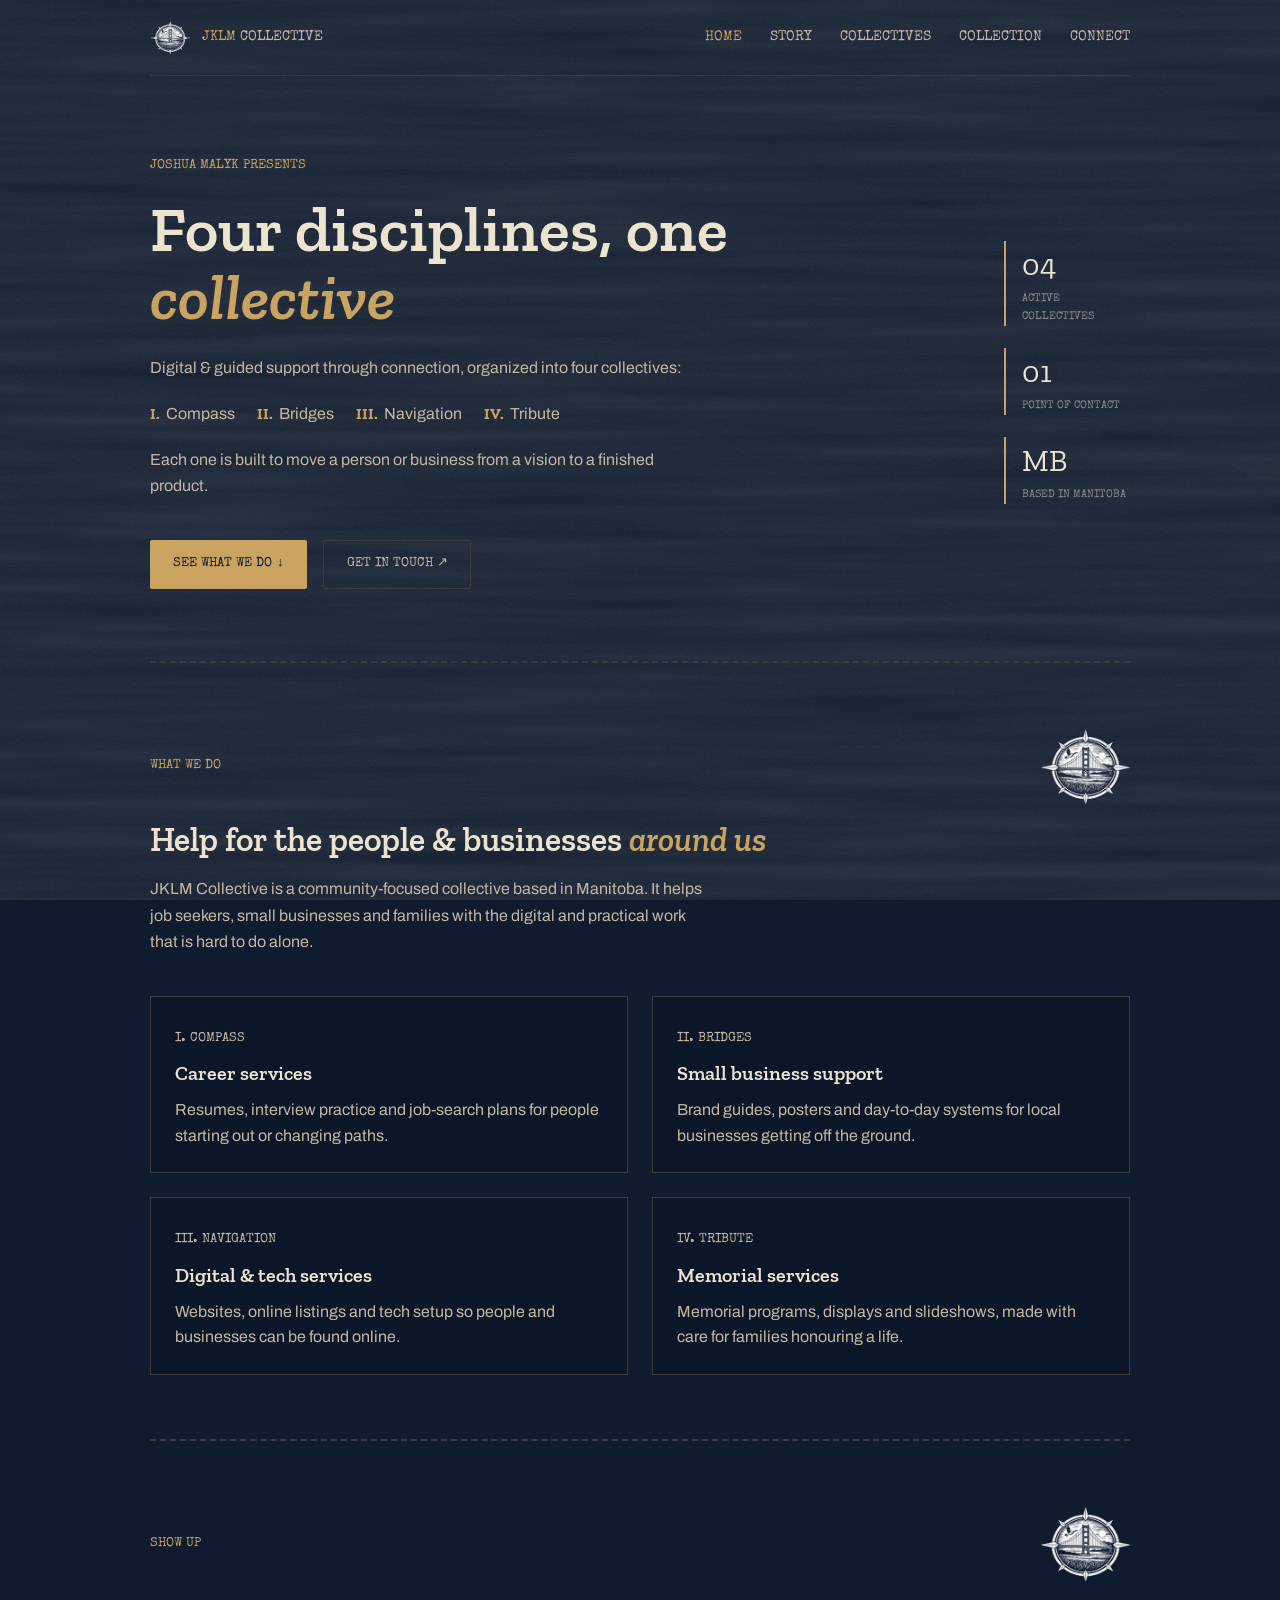
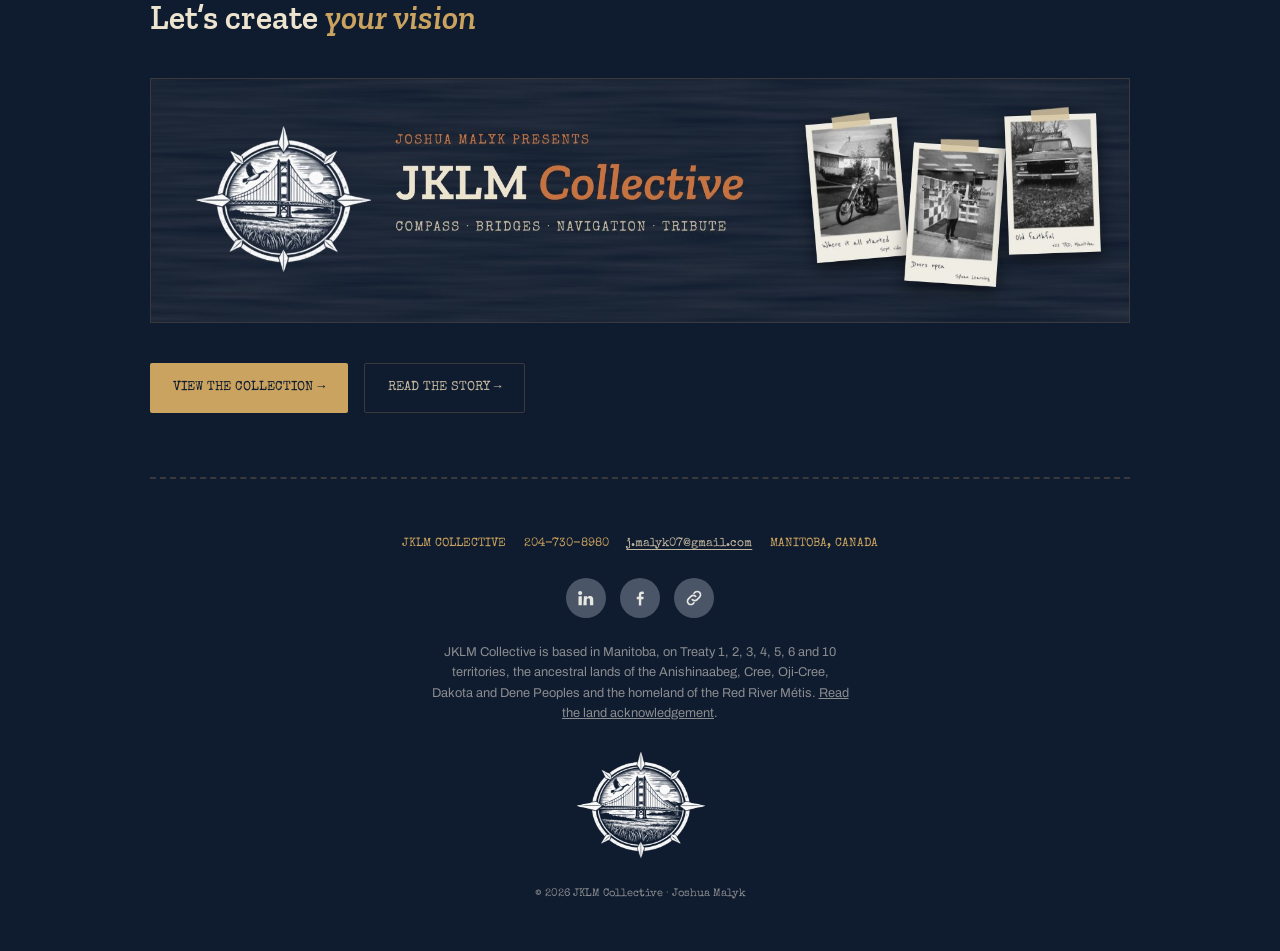
==== commit 85f04a6b: "Capstone: master Manitoba land acknowledgement, Manitoba wording, gold wireframe tags Co-Authored-By" ====
--- a/index.html
+++ b/index.html
@@ -4,7 +4,7 @@
   <meta charset="utf-8">
   <meta name="viewport" content="width=device-width, initial-scale=1">
   <title>JKLM Collective | Career, Small Business, Digital and Memorial Services in Manitoba</title>
-  <meta name="description" content="JKLM Collective is a community-focused collective in Brandon, Manitoba offering career help, small business branding, websites and memorial tributes.">
+  <meta name="description" content="JKLM Collective is a community-focused collective in Manitoba offering career help, small business branding, websites and memorial tributes.">
   <link rel="icon" href="images/jklm-emblem.png">
   <!-- Google Fonts: Zilla Slab (headings), Archivo (body), Special Elite (labels) -->
   <link rel="preconnect" href="https://fonts.googleapis.com">
@@ -68,7 +68,7 @@
       <img class="badge" src="images/jklm-emblem.png" alt="" width="90" height="79">
     </div>
     <h2 id="what-we-do">Help for the people &amp; businesses <em>around us</em></h2>
-      <p class="lede">JKLM Collective is a community-focused collective based in Brandon, Manitoba. It helps job seekers, small businesses and families with the digital and practical work that is hard to do alone.</p>
+      <p class="lede">JKLM Collective is a community-focused collective based in Manitoba. It helps job seekers, small businesses and families with the digital and practical work that is hard to do alone.</p>
       <div class="card-grid">
       <a class="card" href="services.html#compass">
         <p class="eyebrow">I. Compass</p>
@@ -122,7 +122,7 @@
       <li><a href="https://www.facebook.com/" target="_blank" rel="noopener" aria-label="Facebook (opens in a new tab)"><svg viewBox="0 0 24 24" fill="currentColor" aria-hidden="true"><path d="M13.5 21v-7.5h2.5l.4-3h-2.9V8.6c0-.87.25-1.46 1.5-1.46h1.55V4.47A20.7 20.7 0 0 0 14.3 4.3c-2.2 0-3.7 1.34-3.7 3.8v2.4H8.1v3h2.5V21z"/></svg></a></li>
       <li><a href="https://sites.google.com/view/jklm-collective/home" target="_blank" rel="noopener" aria-label="JKLM Collective Google Site (opens in a new tab)"><svg viewBox="0 0 24 24" fill="none" stroke="currentColor" stroke-width="2" stroke-linecap="round" aria-hidden="true"><path d="M10 14a4 4 0 0 0 5.66 0l3-3a4 4 0 0 0-5.66-5.66l-1 1"/><path d="M14 10a4 4 0 0 0-5.66 0l-3 3a4 4 0 0 0 5.66 5.66l1-1"/></svg></a></li>
     </ul>
-    <p class="footer-land">JKLM Collective is based in Treaty 2 territory, the traditional lands of the Anishinaabeg, Cree, Oji-Cree, Assiniboine, Dakota and Dene Peoples and the homeland of the Métis Nation. <a href="about.html#land">Read the land acknowledgement</a>.</p>
+    <p class="footer-land">JKLM Collective is based in Manitoba, on Treaty 1, 2, 3, 4, 5, 6 and 10 territories, the ancestral lands of the Anishinaabeg, Cree, Oji-Cree, Dakota and Dene Peoples and the homeland of the Red River Métis. <a href="about.html#land">Read the land acknowledgement</a>.</p>
     <img class="footer-emblem" src="images/jklm-emblem.png" alt="JKLM Collective compass emblem" width="130" height="113">
     <p class="footer-copy">© 2026 JKLM Collective · Joshua Malyk</p>
   </footer>
--- a/css/styles.css
+++ b/css/styles.css
@@ -24,14 +24,14 @@
 
 /* ---------- 1. Design tokens ---------- */
 :root{
-  /* colours: navy base, rust accent (navy + rust are complementary) */
+  /* colours: navy base, wheat-gold accent (Brandon MB wheat), cream text */
   --ink:#0f1b2e;          /* navy background */
   --paper:#ede4d0;        /* aged cream: headings + main text */
   --paper-dim:#c4b8a0;    /* faded kraft: body text */
   --grey:#8a8c8f;         /* weathered tin: captions */
   --hair:#3a3a3c;         /* barn-board seam: dividers */
-  --rust:#c8733f;         /* rust accent */
-  --rust-soft:#d9a27a;    /* hover */
+  --gold:#c9a35f;         /* wheat gold accent */
+  --gold-soft:#e4cd9c;    /* hover */
   --panel:rgba(11,21,38,.72);   /* card background */
   --tape:rgba(214,196,160,.78); /* masking tape on polaroids */
 
@@ -66,9 +66,9 @@
 }
 
 a{color:inherit;}
-a:focus-visible,.btn:focus-visible{outline:2px solid var(--rust);outline-offset:3px;}
+a:focus-visible,.btn:focus-visible{outline:2px solid var(--gold);outline-offset:3px;}
 img{max-width:100%;height:auto;display:block;}
-::selection{background:var(--rust);color:var(--ink);}
+::selection{background:var(--gold);color:var(--ink);}
 
 /* hides text visually but keeps it for screen readers */
 .visually-hidden{position:absolute;width:1px;height:1px;overflow:hidden;clip:rect(0 0 0 0);white-space:nowrap;}
@@ -108,7 +108,7 @@
   white-space:nowrap;
 }
 .brand img{width:40px;mix-blend-mode:lighten;}
-.brand b{color:var(--rust);font-weight:400;}
+.brand b{color:var(--gold);font-weight:400;}
 
 .site-nav{margin-left:auto;}
 .site-nav ul{
@@ -123,8 +123,8 @@
   text-transform:uppercase;
 }
 .site-nav a{text-decoration:none;color:var(--paper-dim);}
-.site-nav a:hover{color:var(--rust);}
-.site-nav a[aria-current="page"]{color:var(--rust);}
+.site-nav a:hover{color:var(--gold);}
+.site-nav a[aria-current="page"]{color:var(--gold);}
 
 
 /* ---------- 5. Shared type ---------- */
@@ -132,13 +132,13 @@
 h1{font-size:clamp(2.4rem, 5.6vw, 4rem);line-height:1.05;margin:0 0 1.5rem;}
 h2{font-size:clamp(1.4rem, 3.6vw, 2.1rem);line-height:1.2;margin:.9rem 0 0;text-wrap:balance;}
 h3{font-size:1.25rem;margin:0;}
-em.rust,h1 em,h2 em{font-style:italic;color:var(--rust);}
+em.rust,em.gold,h1 em,h2 em{font-style:italic;color:var(--gold);}
 
 .eyebrow{
   font-family:var(--font-mono);
   font-size:.8rem;
   text-transform:uppercase;
-  color:var(--rust);
+  color:var(--gold);
   margin:0 0 1.25rem;
 }
 
@@ -164,10 +164,10 @@
   text-transform:uppercase;
   text-decoration:none;
 }
-.btn-primary{background:var(--rust);color:var(--ink);}
-.btn-primary:hover{background:var(--rust-soft);}
+.btn-primary{background:var(--gold);color:var(--ink);}
+.btn-primary:hover{background:var(--gold-soft);}
 .btn-ghost{border-color:var(--hair);color:var(--paper-dim);}
-.btn-ghost:hover{border-color:var(--rust);color:var(--rust);}
+.btn-ghost:hover{border-color:var(--gold);color:var(--gold);}
 .btn-row{display:flex;flex-wrap:wrap;gap:1rem;margin-top:2.5rem;}
 
 
@@ -189,10 +189,10 @@
   margin:1.25rem 0;
   color:var(--paper-dim);
 }
-.hero-list b{color:var(--rust);font-family:var(--font-display);margin-right:.35rem;}
+.hero-list b{color:var(--gold);font-family:var(--font-display);margin-right:.35rem;}
 
 .stats{display:flex;flex-direction:column;gap:1.4rem;margin:0;}
-.stat{border-left:2px solid var(--rust);padding-left:1rem;}
+.stat{border-left:2px solid var(--gold);padding-left:1rem;}
 .stat dt{font-family:var(--font-display);font-size:1.9rem;color:var(--paper);}
 .stat dd{margin:0;font-family:var(--font-mono);font-size:.7rem;text-transform:uppercase;color:var(--grey);}
 
@@ -219,7 +219,7 @@
   background:var(--panel);
   text-decoration:none;
 }
-.card:hover{border-color:var(--rust);}
+.card:hover{border-color:var(--gold);}
 .card .eyebrow{margin-bottom:.5rem;}
 .card p{color:var(--paper-dim);margin:.5rem 0 0;}
 
@@ -260,7 +260,7 @@
   font-size:2rem;
   line-height:1;
   width:30px;
-  color:var(--rust);
+  color:var(--gold);
 }
 .letter p{color:var(--paper-dim);margin:.6rem 0 0 2.75rem;}
 
@@ -280,7 +280,7 @@
   font-family:var(--font-display);
   font-size:1.2rem;
 }
-.logo-meaning li::before{content:"✦ ";color:var(--rust);}
+.logo-meaning li::before{content:"✦ ";color:var(--gold);}
 
 
 /* ---------- 10. Services page ---------- */
@@ -297,12 +297,12 @@
   font-family:var(--font-mono);
   font-size:.7rem;
   text-transform:uppercase;
-  color:var(--rust);
+  color:var(--gold);
   margin-left:.75rem;
 }
 .service p{color:var(--paper-dim);margin:.6rem 0 0;max-width:60ch;}
 .service ul{color:var(--paper-dim);margin:.75rem 0 0;padding-left:1.2rem;}
-.service .more{display:inline-block;margin-top:.9rem;font-family:var(--font-mono);font-size:.8rem;color:var(--rust);}
+.service .more{display:inline-block;margin-top:.9rem;font-family:var(--font-mono);font-size:.8rem;color:var(--gold);}
 
 
 /* ---------- 11. Collection page ---------- */
@@ -312,7 +312,7 @@
   font-weight:400;
   font-size:.85rem;
   text-transform:uppercase;
-  color:var(--rust);
+  color:var(--gold);
   margin:0 0 1.5rem;
   padding-top:2rem;
   border-top:2px dashed var(--hair);
@@ -412,14 +412,14 @@
   color:var(--grey);
 }
 .contact-list a{color:var(--paper);text-underline-offset:3px;}
-.contact-list a:hover{color:var(--rust);}
+.contact-list a:hover{color:var(--gold);}
 
 
 /* ---------- 14. Land acknowledgement ---------- */
 .land{
   margin-top:2rem;
   padding:1.5rem 1.75rem;
-  border-left:3px solid var(--rust);
+  border-left:3px solid var(--gold);
   background:var(--panel);
 }
 .land p{color:var(--paper-dim);margin:0;max-width:70ch;}
@@ -445,9 +445,9 @@
   font-family:var(--font-mono);
   font-size:.75rem;
   text-transform:uppercase;
-  color:var(--rust);
-}
-.footer-line a{color:var(--rust);text-decoration:none;}
+  color:var(--gold);
+}
+.footer-line a{color:var(--gold);text-decoration:none;}
 .footer-line a.email{text-transform:none;color:var(--paper-dim);text-decoration:underline;text-underline-offset:3px;}
 .footer-line a:hover{color:var(--paper);}
 
@@ -462,7 +462,7 @@
   background:#4a5568;
   color:#e8e6e1;
 }
-.social a:hover{background:var(--rust);color:var(--ink);}
+.social a:hover{background:var(--gold);color:var(--ink);}
 .social svg{width:20px;height:20px;}
 
 .footer-land{max-width:60ch;margin:0;font-size:.8rem;color:var(--grey);}
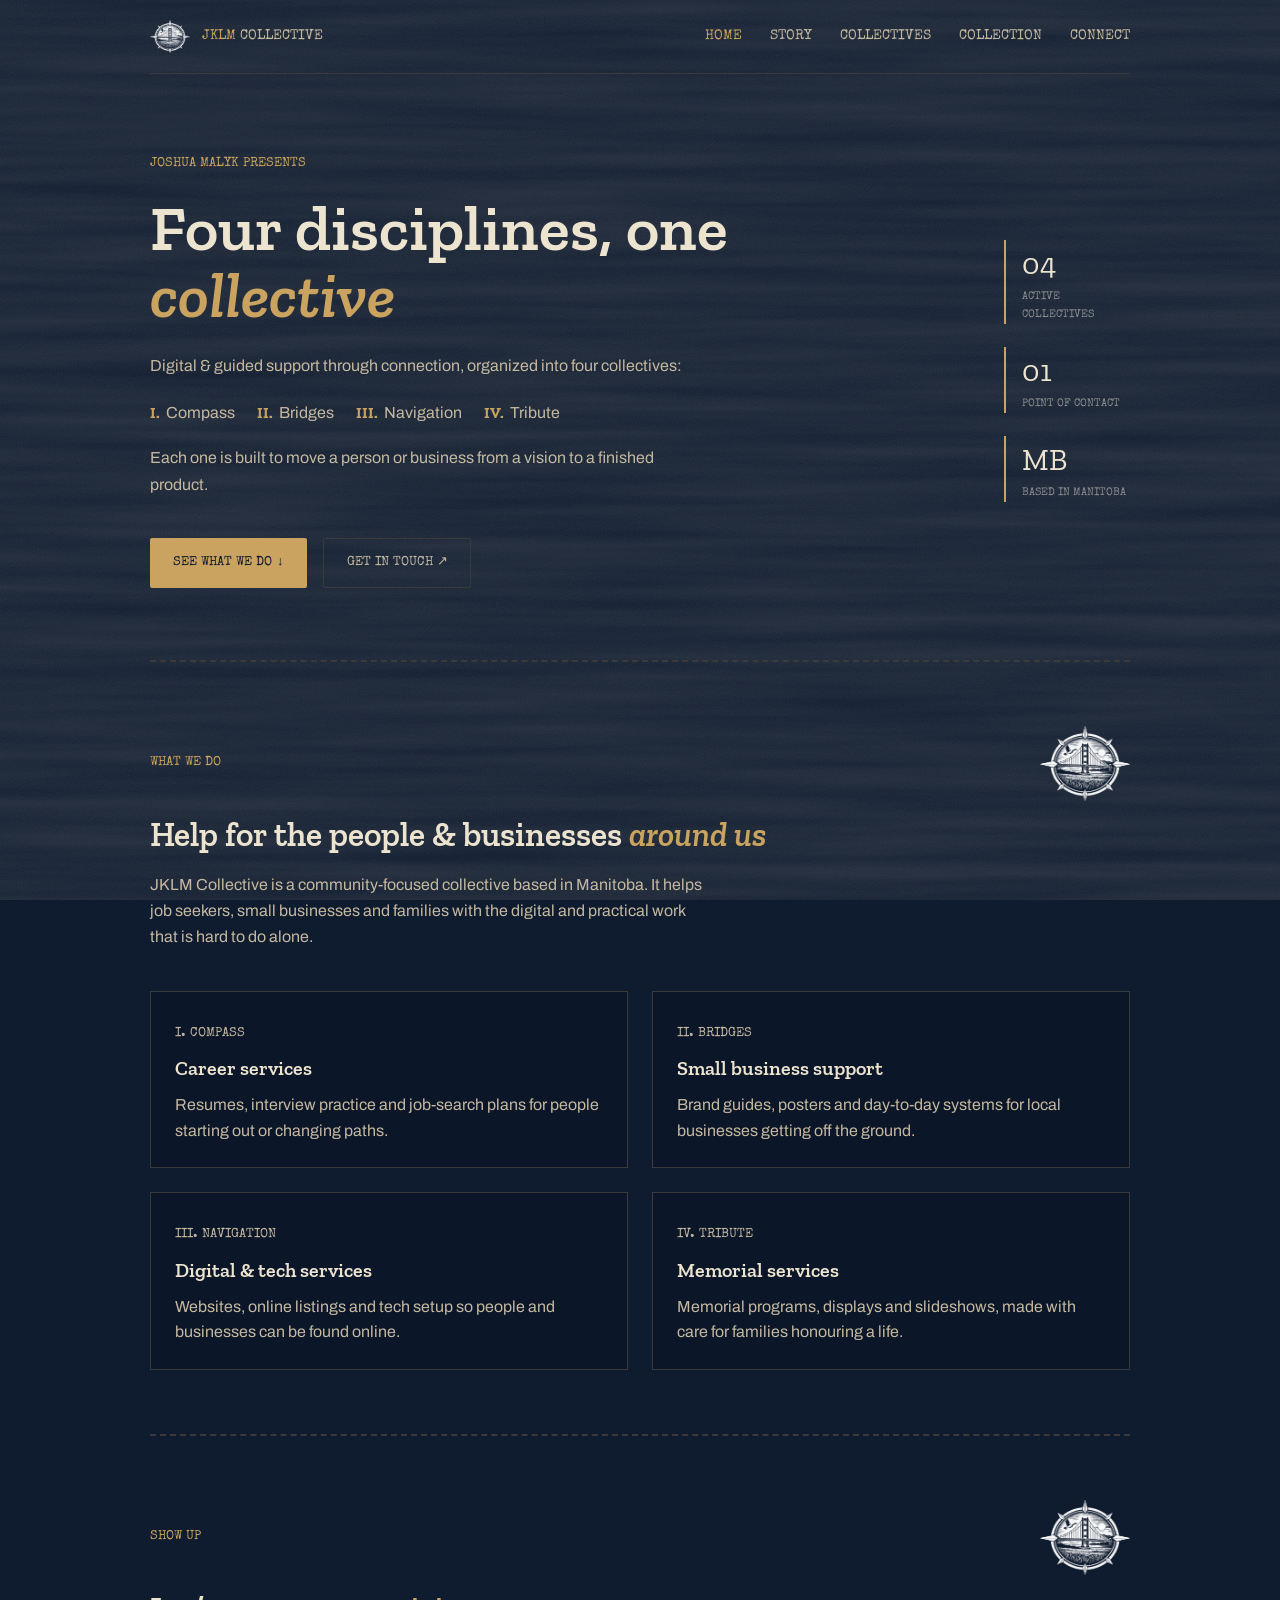
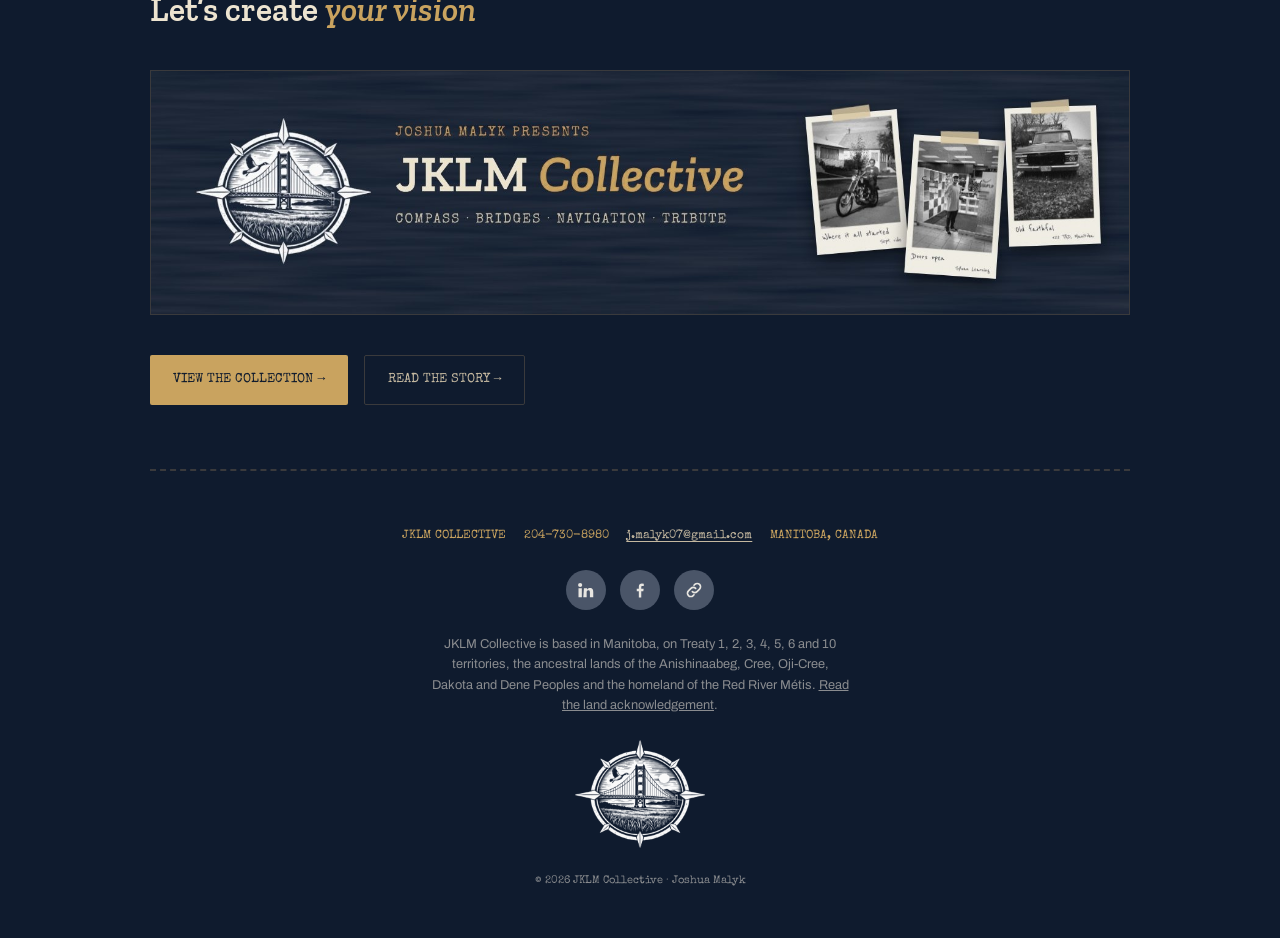
==== commit 4d4497d5: "Emblem: transparent background (no square) Co-Authored-By: Claude Opus 5.5 <noreply@anthropic.com> C" ====
--- a/index.html
+++ b/index.html
@@ -19,7 +19,7 @@
   <!-- ===== HEADER (same on every page) ===== -->
   <header class="site-header">
     <a class="brand" href="index.html">
-      <img src="images/jklm-emblem.png" alt="" width="40" height="35">
+      <img src="images/jklm-emblem.png" alt="" width="40" height="33">
       <span><b>JKLM</b> COLLECTIVE</span>
     </a>
     <nav class="site-nav" aria-label="Main">
@@ -65,7 +65,7 @@
     <section class="section" aria-labelledby="what-we-do">
     <div class="section-head">
       <p class="eyebrow">What we do</p>
-      <img class="badge" src="images/jklm-emblem.png" alt="" width="90" height="79">
+      <img class="badge" src="images/jklm-emblem.png" alt="" width="90" height="75">
     </div>
     <h2 id="what-we-do">Help for the people &amp; businesses <em>around us</em></h2>
       <p class="lede">JKLM Collective is a community-focused collective based in Manitoba. It helps job seekers, small businesses and families with the digital and practical work that is hard to do alone.</p>
@@ -97,7 +97,7 @@
     <section class="section" aria-labelledby="cta">
     <div class="section-head">
       <p class="eyebrow">Show up</p>
-      <img class="badge" src="images/jklm-emblem.png" alt="" width="90" height="79">
+      <img class="badge" src="images/jklm-emblem.png" alt="" width="90" height="75">
     </div>
     <h2 id="cta">Let&rsquo;s create <em>your vision</em></h2>
       <img class="banner" src="images/jklm-banner.jpg" alt="JKLM Collective banner: the compass emblem, the words JKLM Collective, and three Polaroid photos of a motorcycle, a storefront and an old truck" width="1600" height="400">
@@ -123,7 +123,7 @@
       <li><a href="https://sites.google.com/view/jklm-collective/home" target="_blank" rel="noopener" aria-label="JKLM Collective Google Site (opens in a new tab)"><svg viewBox="0 0 24 24" fill="none" stroke="currentColor" stroke-width="2" stroke-linecap="round" aria-hidden="true"><path d="M10 14a4 4 0 0 0 5.66 0l3-3a4 4 0 0 0-5.66-5.66l-1 1"/><path d="M14 10a4 4 0 0 0-5.66 0l-3 3a4 4 0 0 0 5.66 5.66l1-1"/></svg></a></li>
     </ul>
     <p class="footer-land">JKLM Collective is based in Manitoba, on Treaty 1, 2, 3, 4, 5, 6 and 10 territories, the ancestral lands of the Anishinaabeg, Cree, Oji-Cree, Dakota and Dene Peoples and the homeland of the Red River Métis. <a href="about.html#land">Read the land acknowledgement</a>.</p>
-    <img class="footer-emblem" src="images/jklm-emblem.png" alt="JKLM Collective compass emblem" width="130" height="113">
+    <img class="footer-emblem" src="images/jklm-emblem.png" alt="JKLM Collective compass emblem" width="130" height="109">
     <p class="footer-copy">© 2026 JKLM Collective · Joshua Malyk</p>
   </footer>
 
--- a/css/styles.css
+++ b/css/styles.css
@@ -107,7 +107,7 @@
   color:var(--paper-dim);
   white-space:nowrap;
 }
-.brand img{width:40px;mix-blend-mode:lighten;}
+.brand img{width:40px;}
 .brand b{color:var(--gold);font-weight:400;}
 
 .site-nav{margin-left:auto;}
@@ -236,7 +236,7 @@
   gap:3rem;
 }
 .section-head .eyebrow{margin:0;}
-.badge{width:90px;mix-blend-mode:lighten;}
+.badge{width:90px;}
 
 
 /* ---------- 9. About page ---------- */
@@ -270,7 +270,7 @@
   gap:3rem;
   margin-top:2.5rem;
 }
-.logo-meaning img{width:260px;flex:none;mix-blend-mode:lighten;}
+.logo-meaning img{width:260px;flex:none;}
 .logo-meaning ul{
   list-style:none;
   padding:0;
@@ -466,7 +466,7 @@
 .social svg{width:20px;height:20px;}
 
 .footer-land{max-width:60ch;margin:0;font-size:.8rem;color:var(--grey);}
-.footer-emblem{width:130px;mix-blend-mode:lighten;}
+.footer-emblem{width:130px;}
 .footer-copy{margin:0;font-family:var(--font-mono);font-size:.7rem;color:var(--grey);}
 
 
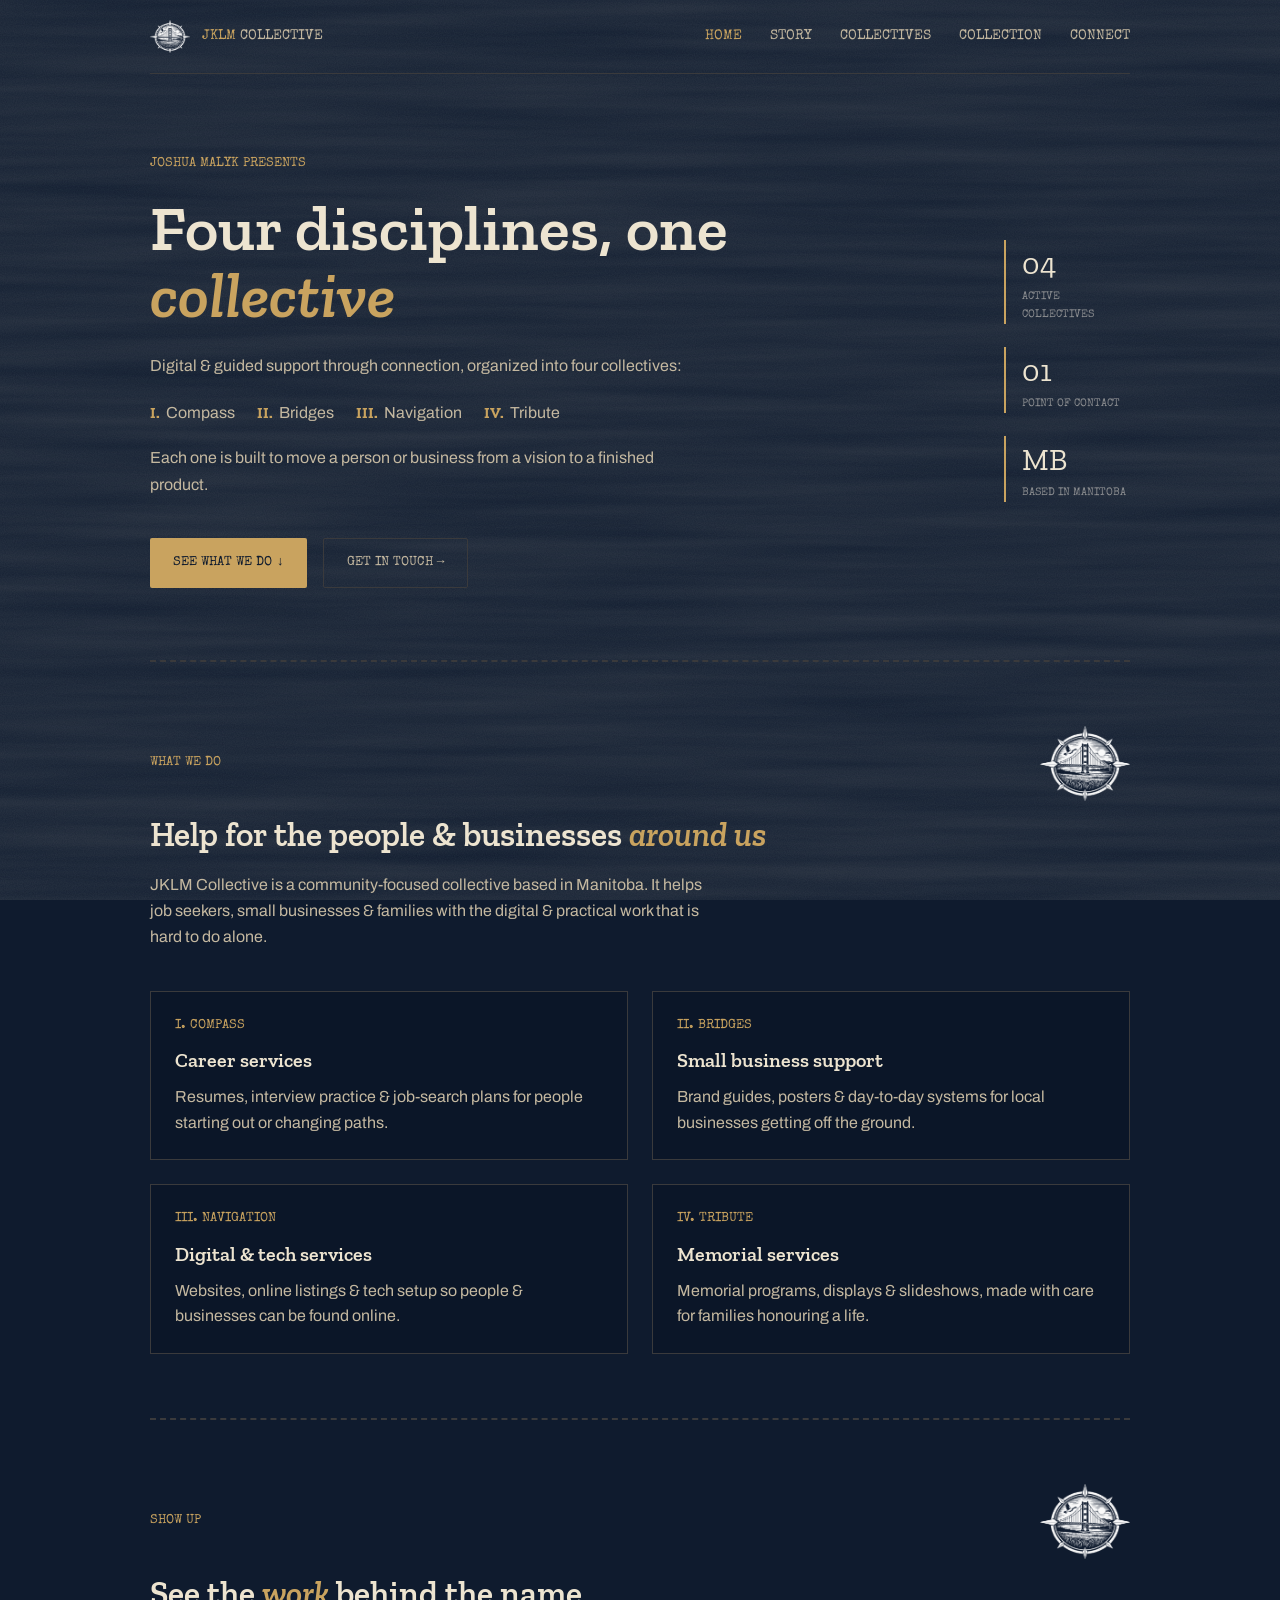
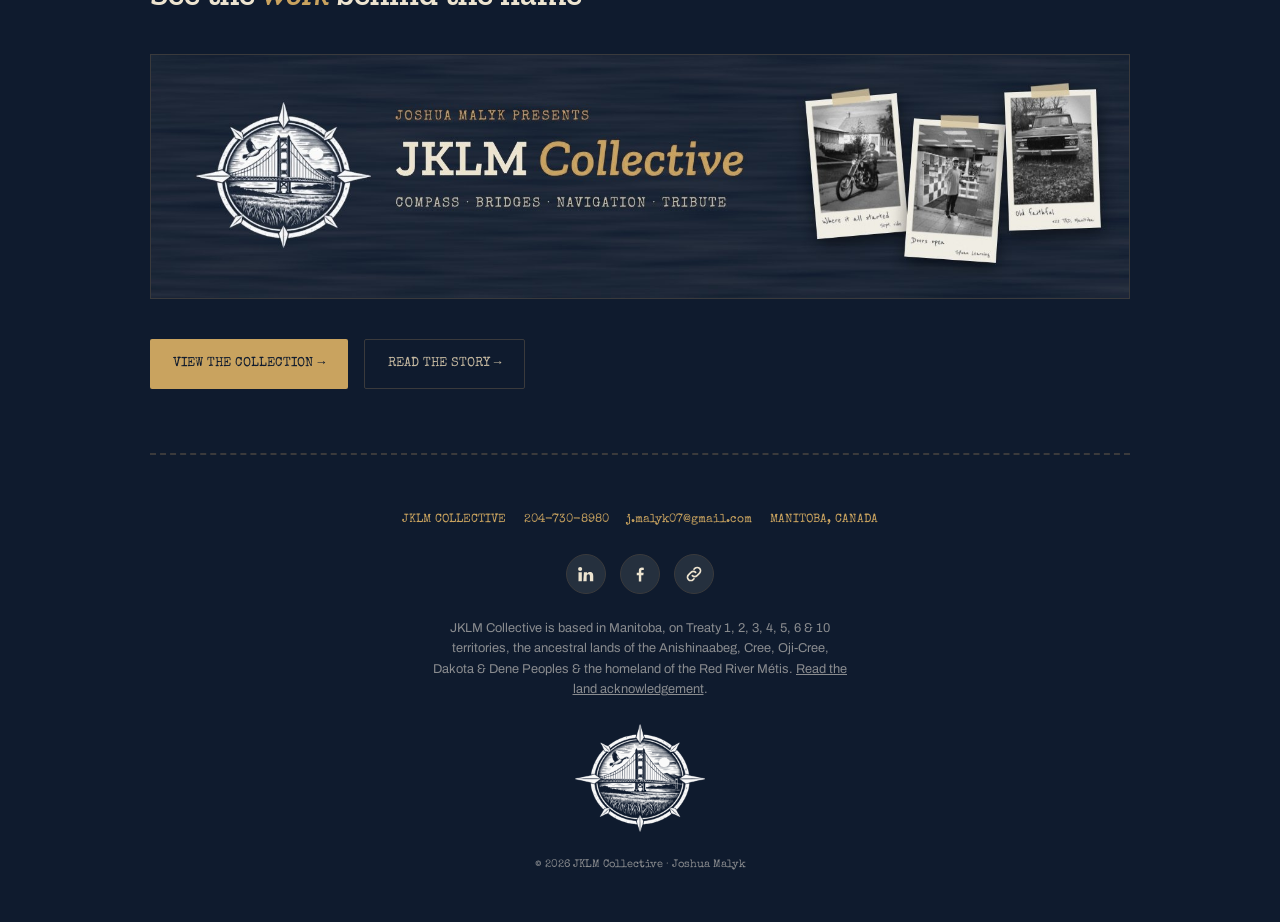
==== commit f9c11d6c: "Site audit: copy fixes, & instead of and, gold numerals everywhere, consistent social icons, remove " ====
--- a/index.html
+++ b/index.html
@@ -3,8 +3,8 @@
 <head>
   <meta charset="utf-8">
   <meta name="viewport" content="width=device-width, initial-scale=1">
-  <title>JKLM Collective | Career, Small Business, Digital and Memorial Services in Manitoba</title>
-  <meta name="description" content="JKLM Collective is a community-focused collective in Manitoba offering career help, small business branding, websites and memorial tributes.">
+  <title>JKLM Collective | Career, Small Business, Digital &amp; Memorial Services in Manitoba</title>
+  <meta name="description" content="JKLM Collective is a community-focused collective in Manitoba offering career help, small business branding, websites &amp; memorial tributes.">
   <link rel="icon" href="images/jklm-emblem.png">
   <!-- Google Fonts: Zilla Slab (headings), Archivo (body), Special Elite (labels) -->
   <link rel="preconnect" href="https://fonts.googleapis.com">
@@ -51,7 +51,7 @@
         <p class="lede">Each one is built to move a person or business from a vision to a finished product.</p>
         <div class="btn-row">
           <a class="btn btn-primary" href="#what-we-do">See what we do ↓</a>
-          <a class="btn btn-ghost" href="contact.html">Get in touch ↗</a>
+          <a class="btn btn-ghost" href="contact.html">Get in touch →</a>
         </div>
       </div>
       <dl class="stats">
@@ -68,27 +68,27 @@
       <img class="badge" src="images/jklm-emblem.png" alt="" width="90" height="75">
     </div>
     <h2 id="what-we-do">Help for the people &amp; businesses <em>around us</em></h2>
-      <p class="lede">JKLM Collective is a community-focused collective based in Manitoba. It helps job seekers, small businesses and families with the digital and practical work that is hard to do alone.</p>
+      <p class="lede">JKLM Collective is a community-focused collective based in Manitoba. It helps job seekers, small businesses &amp; families with the digital &amp; practical work that is hard to do alone.</p>
       <div class="card-grid">
       <a class="card" href="services.html#compass">
         <p class="eyebrow">I. Compass</p>
         <h3>Career services</h3>
-        <p>Resumes, interview practice and job-search plans for people starting out or changing paths.</p>
+        <p>Resumes, interview practice &amp; job-search plans for people starting out or changing paths.</p>
       </a>
       <a class="card" href="services.html#bridges">
         <p class="eyebrow">II. Bridges</p>
         <h3>Small business support</h3>
-        <p>Brand guides, posters and day-to-day systems for local businesses getting off the ground.</p>
+        <p>Brand guides, posters &amp; day-to-day systems for local businesses getting off the ground.</p>
       </a>
       <a class="card" href="services.html#navigation">
         <p class="eyebrow">III. Navigation</p>
         <h3>Digital &amp; tech services</h3>
-        <p>Websites, online listings and tech setup so people and businesses can be found online.</p>
+        <p>Websites, online listings &amp; tech setup so people &amp; businesses can be found online.</p>
       </a>
       <a class="card" href="services.html#tribute">
         <p class="eyebrow">IV. Tribute</p>
         <h3>Memorial services</h3>
-        <p>Memorial programs, displays and slideshows, made with care for families honouring a life.</p>
+        <p>Memorial programs, displays &amp; slideshows, made with care for families honouring a life.</p>
       </a>
       </div>
     </section>
@@ -99,8 +99,8 @@
       <p class="eyebrow">Show up</p>
       <img class="badge" src="images/jklm-emblem.png" alt="" width="90" height="75">
     </div>
-    <h2 id="cta">Let&rsquo;s create <em>your vision</em></h2>
-      <img class="banner" src="images/jklm-banner.jpg" alt="JKLM Collective banner: the compass emblem, the words JKLM Collective, and three Polaroid photos of a motorcycle, a storefront and an old truck" width="1600" height="400">
+    <h2 id="cta">See the <em>work</em> behind the name</h2>
+      <img class="banner" src="images/jklm-banner.jpg" alt="JKLM Collective banner: the compass emblem, the words JKLM Collective, &amp; three Polaroid photos of a motorcycle, a storefront &amp; an old truck" width="1600" height="400">
       <div class="btn-row">
         <a class="btn btn-primary" href="collection.html">View the collection →</a>
         <a class="btn btn-ghost" href="about.html">Read the story →</a>
@@ -122,7 +122,7 @@
       <li><a href="https://www.facebook.com/" target="_blank" rel="noopener" aria-label="Facebook (opens in a new tab)"><svg viewBox="0 0 24 24" fill="currentColor" aria-hidden="true"><path d="M13.5 21v-7.5h2.5l.4-3h-2.9V8.6c0-.87.25-1.46 1.5-1.46h1.55V4.47A20.7 20.7 0 0 0 14.3 4.3c-2.2 0-3.7 1.34-3.7 3.8v2.4H8.1v3h2.5V21z"/></svg></a></li>
       <li><a href="https://sites.google.com/view/jklm-collective/home" target="_blank" rel="noopener" aria-label="JKLM Collective Google Site (opens in a new tab)"><svg viewBox="0 0 24 24" fill="none" stroke="currentColor" stroke-width="2" stroke-linecap="round" aria-hidden="true"><path d="M10 14a4 4 0 0 0 5.66 0l3-3a4 4 0 0 0-5.66-5.66l-1 1"/><path d="M14 10a4 4 0 0 0-5.66 0l-3 3a4 4 0 0 0 5.66 5.66l1-1"/></svg></a></li>
     </ul>
-    <p class="footer-land">JKLM Collective is based in Manitoba, on Treaty 1, 2, 3, 4, 5, 6 and 10 territories, the ancestral lands of the Anishinaabeg, Cree, Oji-Cree, Dakota and Dene Peoples and the homeland of the Red River Métis. <a href="about.html#land">Read the land acknowledgement</a>.</p>
+    <p class="footer-land">JKLM Collective is based in Manitoba, on Treaty 1, 2, 3, 4, 5, 6 &amp; 10 territories, the ancestral lands of the Anishinaabeg, Cree, Oji-Cree, Dakota &amp; Dene Peoples &amp; the homeland of the Red River Métis. <a href="about.html#land">Read the land acknowledgement</a>.</p>
     <img class="footer-emblem" src="images/jklm-emblem.png" alt="JKLM Collective compass emblem" width="130" height="109">
     <p class="footer-copy">© 2026 JKLM Collective · Joshua Malyk</p>
   </footer>
--- a/css/styles.css
+++ b/css/styles.css
@@ -220,8 +220,8 @@
   text-decoration:none;
 }
 .card:hover{border-color:var(--gold);}
-.card .eyebrow{margin-bottom:.5rem;}
-.card p{color:var(--paper-dim);margin:.5rem 0 0;}
+.card .eyebrow{margin-bottom:.5rem;color:var(--gold);}   /* gold numerals, same as the hero */
+.card p:not(.eyebrow){color:var(--paper-dim);margin:.5rem 0 0;}
 
 
 /* ---------- 8. Sections ---------- */
@@ -281,6 +281,8 @@
   font-size:1.2rem;
 }
 .logo-meaning li::before{content:"✦ ";color:var(--gold);}
+.logo-meaning li b{font-weight:600;}
+.logo-meaning li span{display:block;margin:.2rem 0 0 1.35rem;font-family:var(--font-body);font-size:.95rem;color:var(--paper-dim);}
 
 
 /* ---------- 10. Services page ---------- */
@@ -302,6 +304,7 @@
 }
 .service p{color:var(--paper-dim);margin:.6rem 0 0;max-width:60ch;}
 .service ul{color:var(--paper-dim);margin:.75rem 0 0;padding-left:1.2rem;}
+.section-head + .service{border-top:0;}   /* the section divider is already above it */
 .service .more{display:inline-block;margin-top:.9rem;font-family:var(--font-mono);font-size:.8rem;color:var(--gold);}
 
 
@@ -448,7 +451,7 @@
   color:var(--gold);
 }
 .footer-line a{color:var(--gold);text-decoration:none;}
-.footer-line a.email{text-transform:none;color:var(--paper-dim);text-decoration:underline;text-underline-offset:3px;}
+.footer-line a.email{text-transform:none;}
 .footer-line a:hover{color:var(--paper);}
 
 .social{display:flex;gap:.9rem;list-style:none;padding:0;margin:0;}
@@ -459,8 +462,9 @@
   display:flex;
   align-items:center;
   justify-content:center;
-  background:#4a5568;
-  color:#e8e6e1;
+  background:rgba(237,228,208,.1);   /* faint cream circle */
+  color:var(--paper);
+  border:1px solid var(--hair);
 }
 .social a:hover{background:var(--gold);color:var(--ink);}
 .social svg{width:20px;height:20px;}
@@ -501,3 +505,7 @@
 .embedded .page-intro,
 .embedded .site-footer{display:none;}
 .embedded body,body.embedded{background:transparent;}
+
+/* jump links on the Collectives page match the gold numerals on Home */
+.hero-list a{color:var(--paper-dim);text-decoration:none;}
+.hero-list a:hover{color:var(--gold);}
